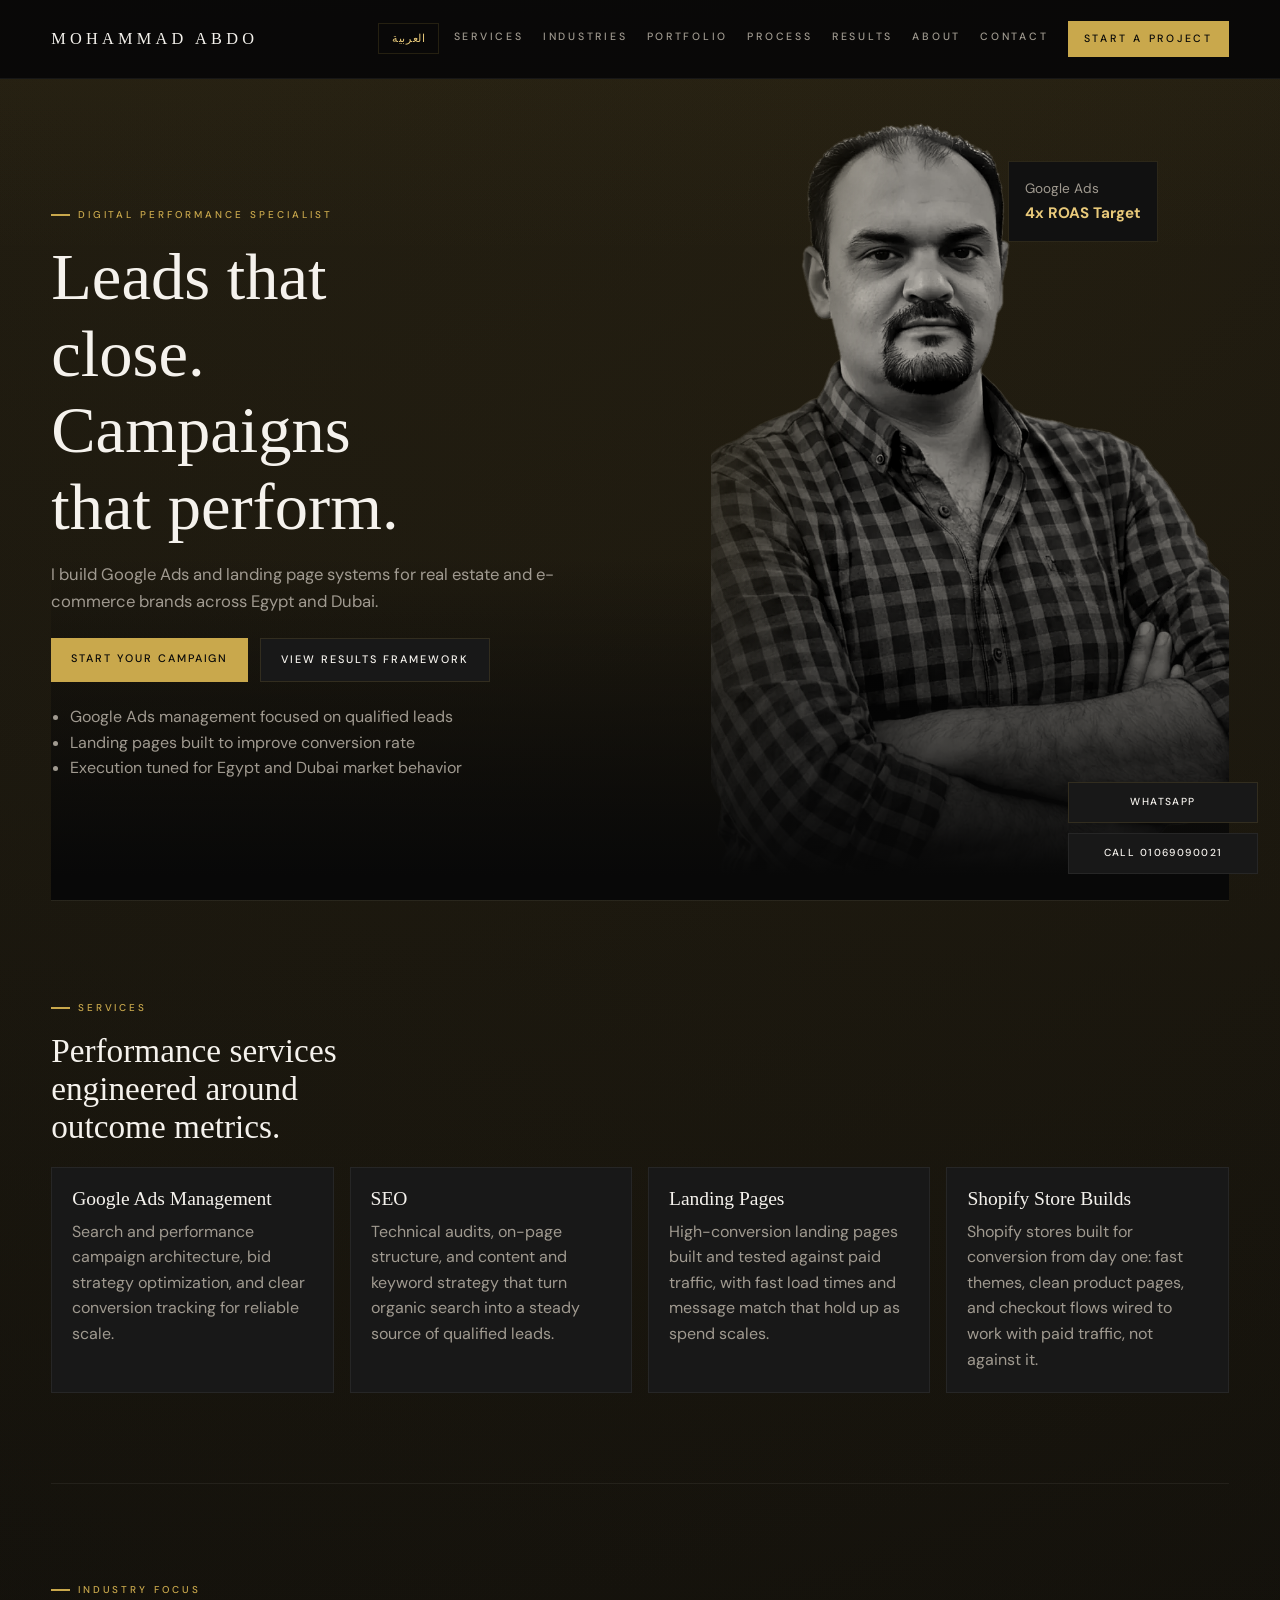
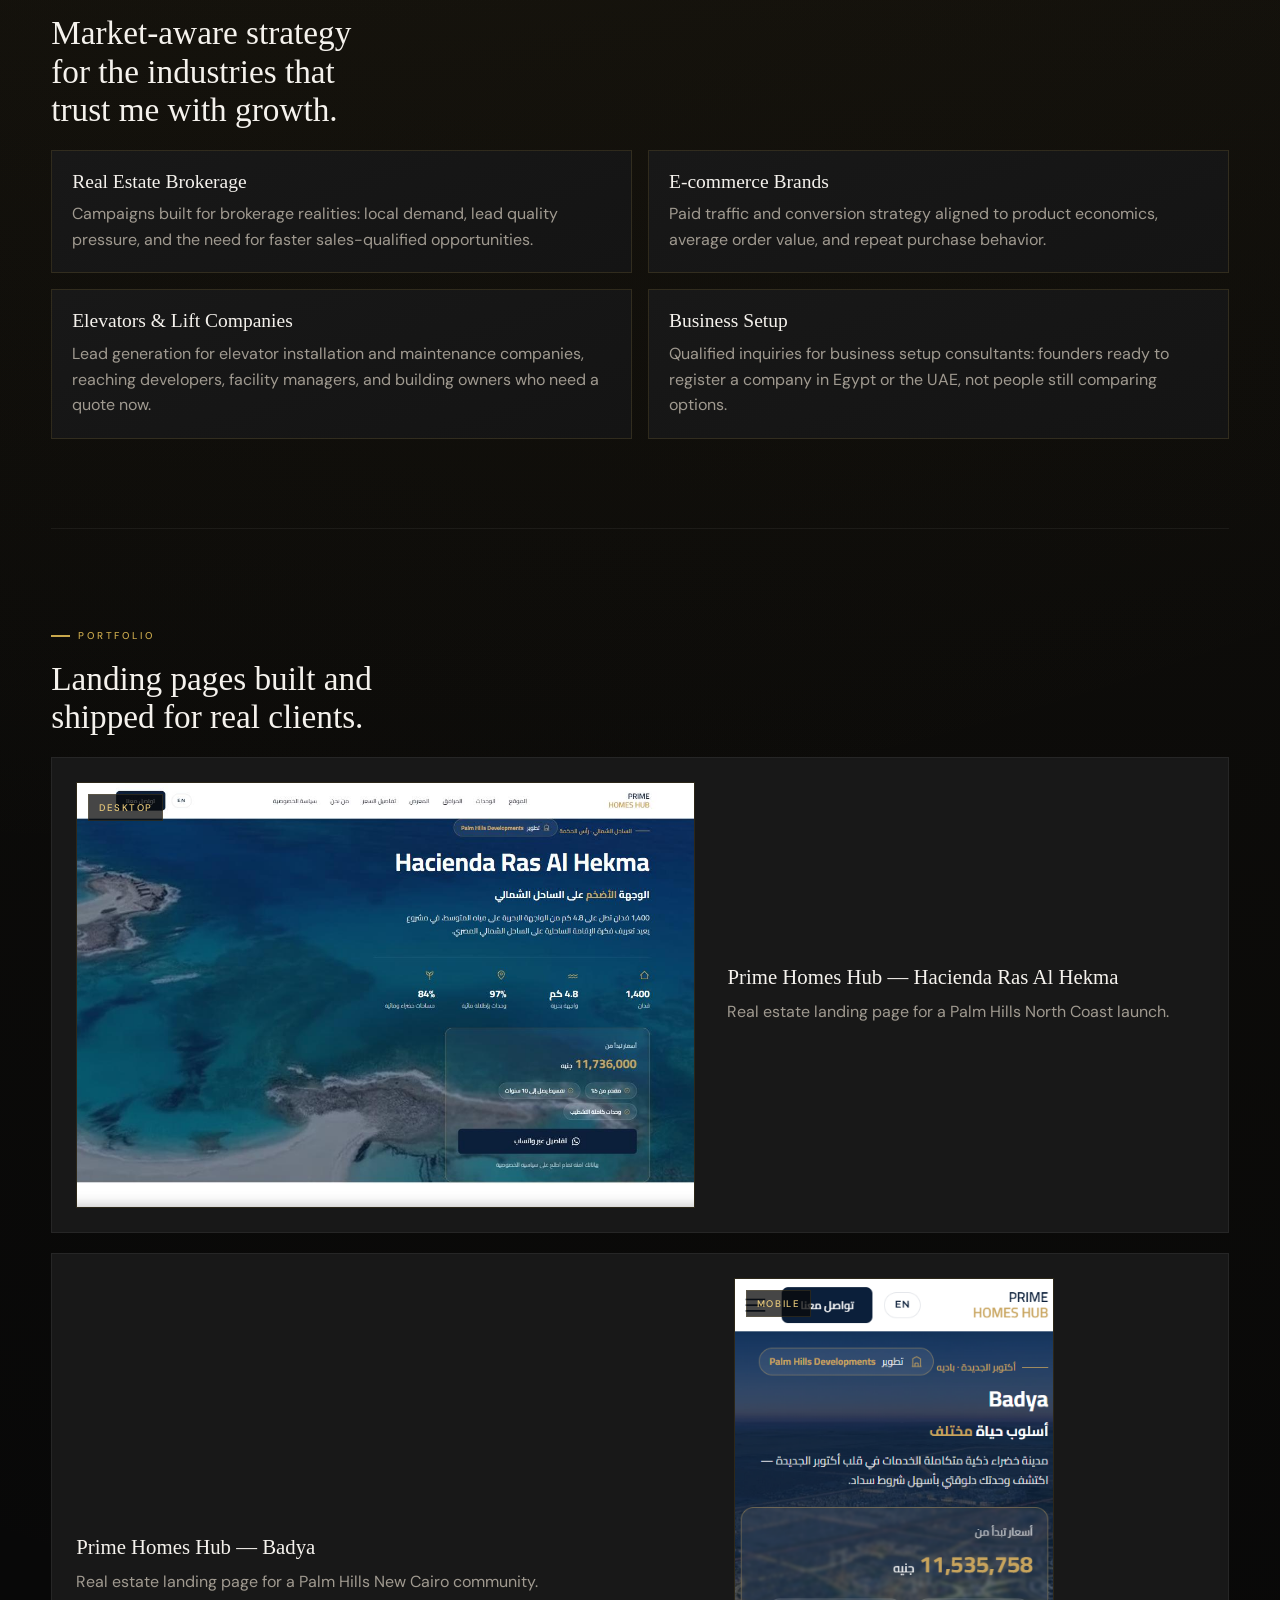
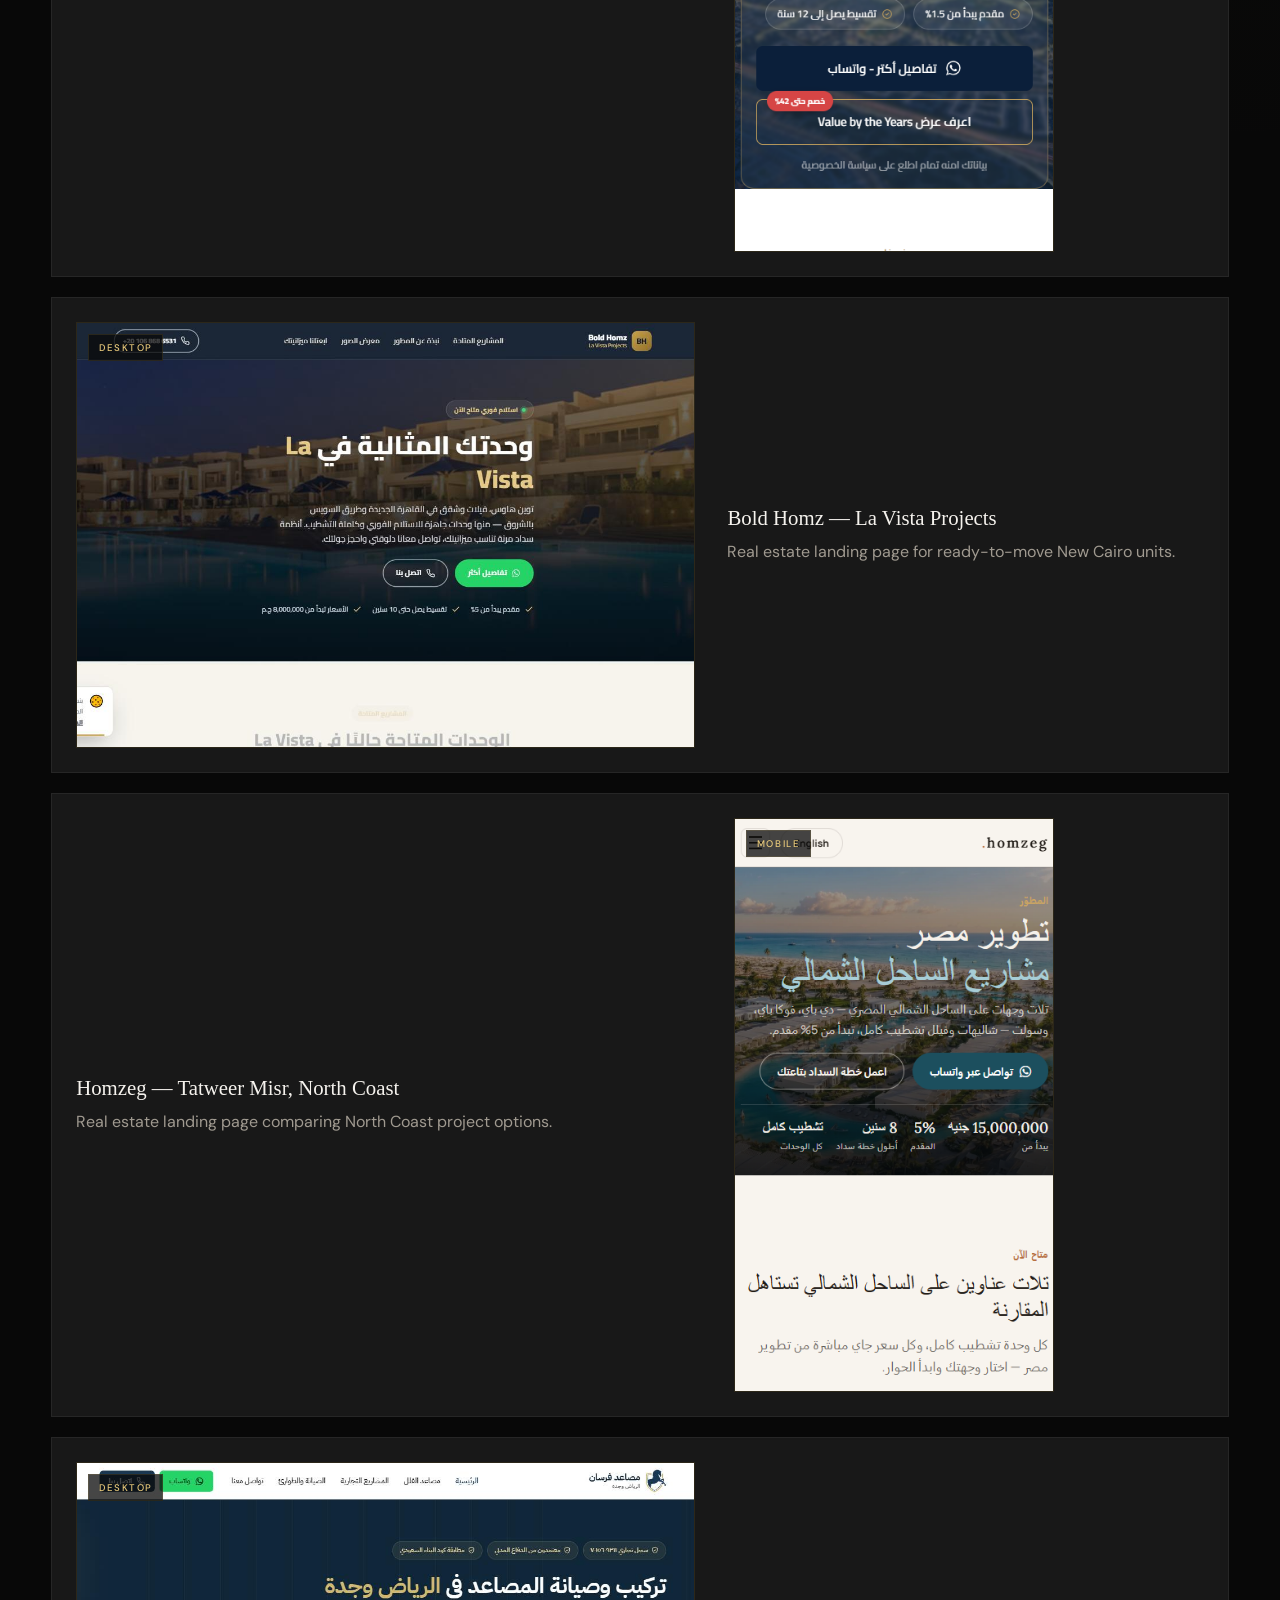
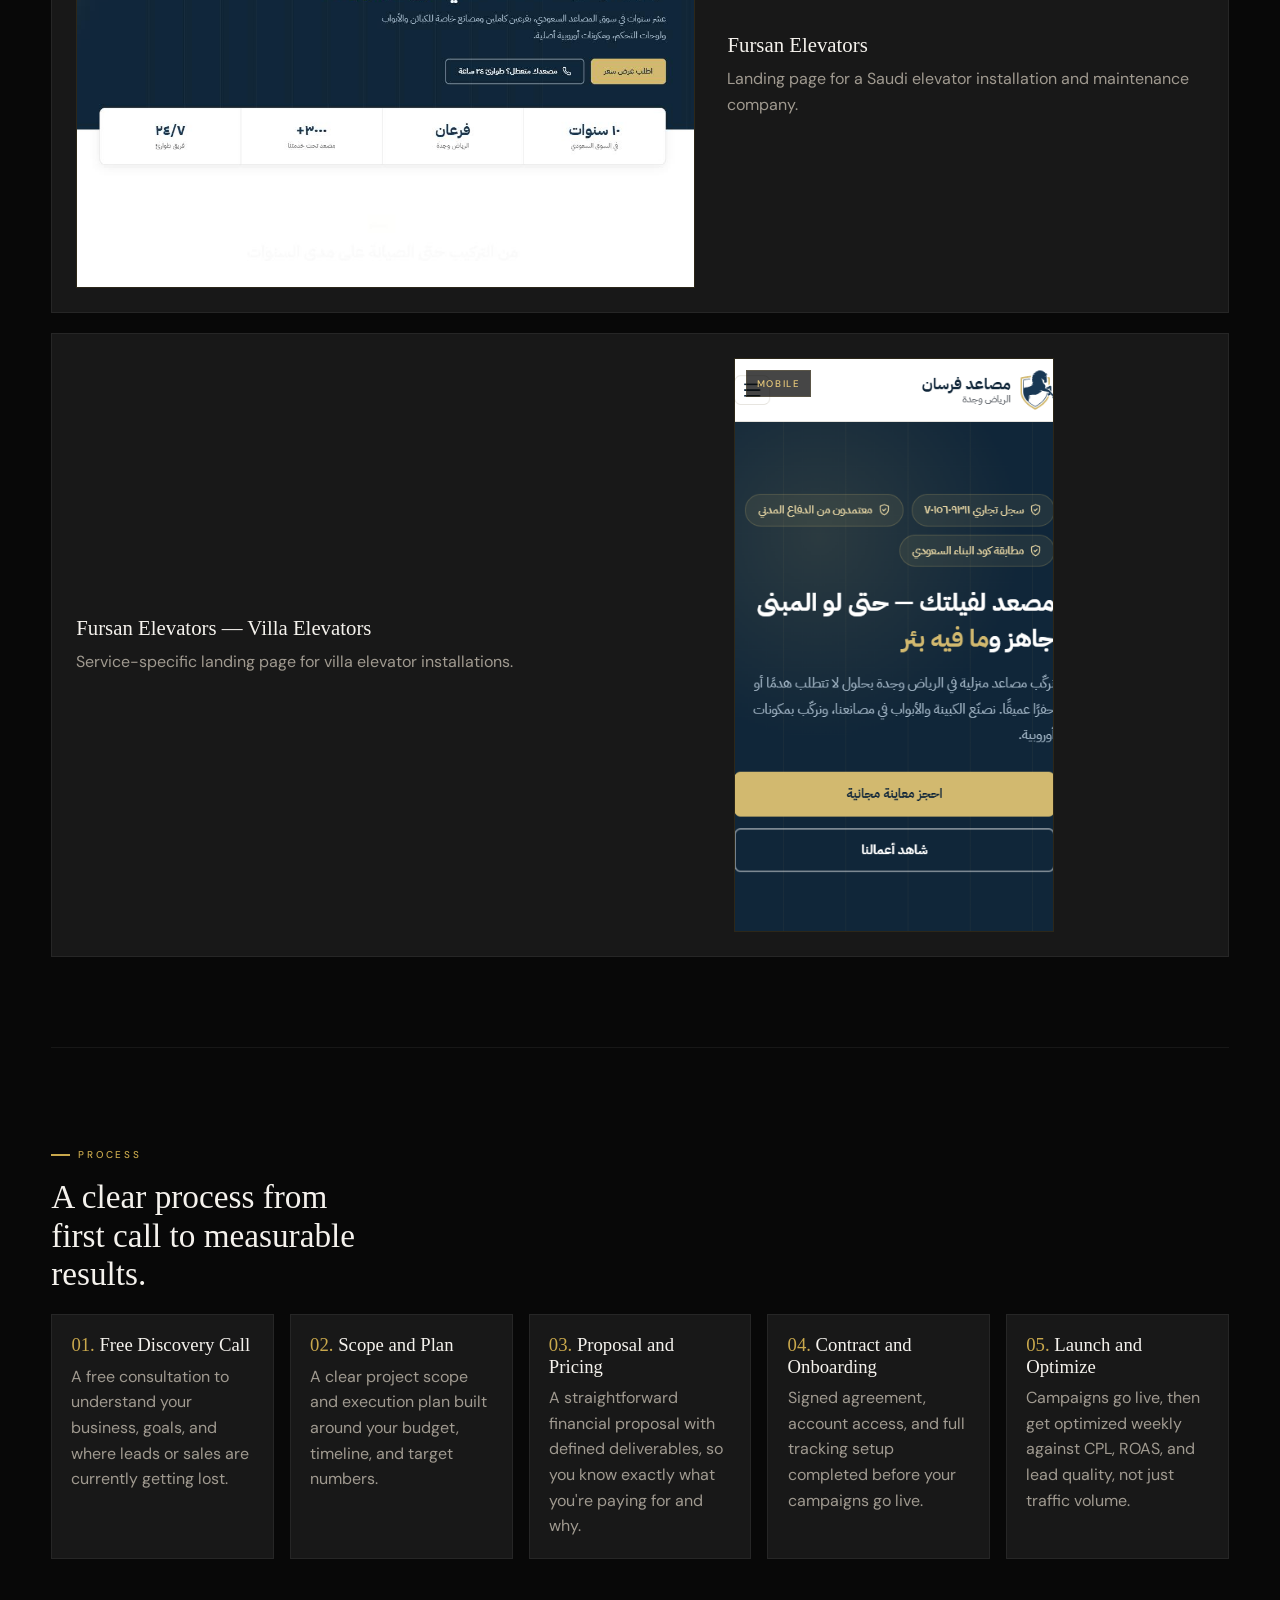
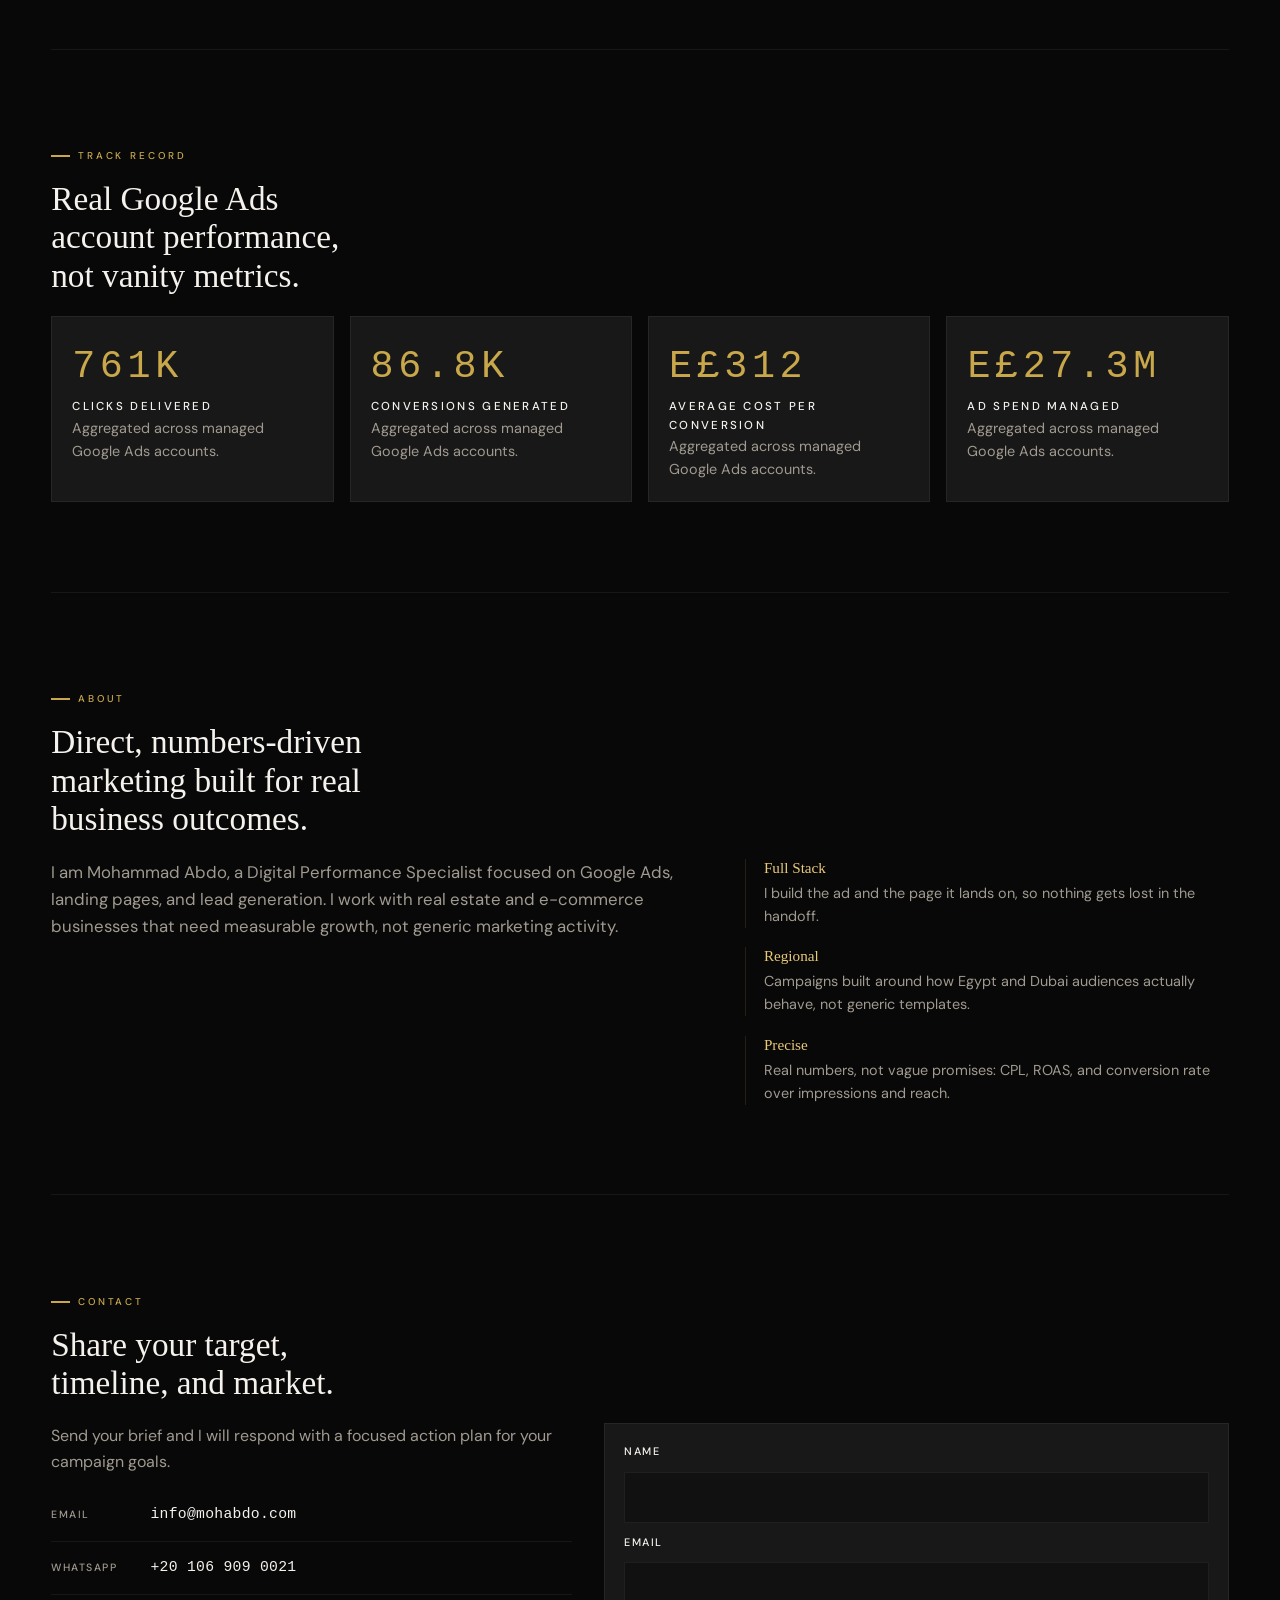
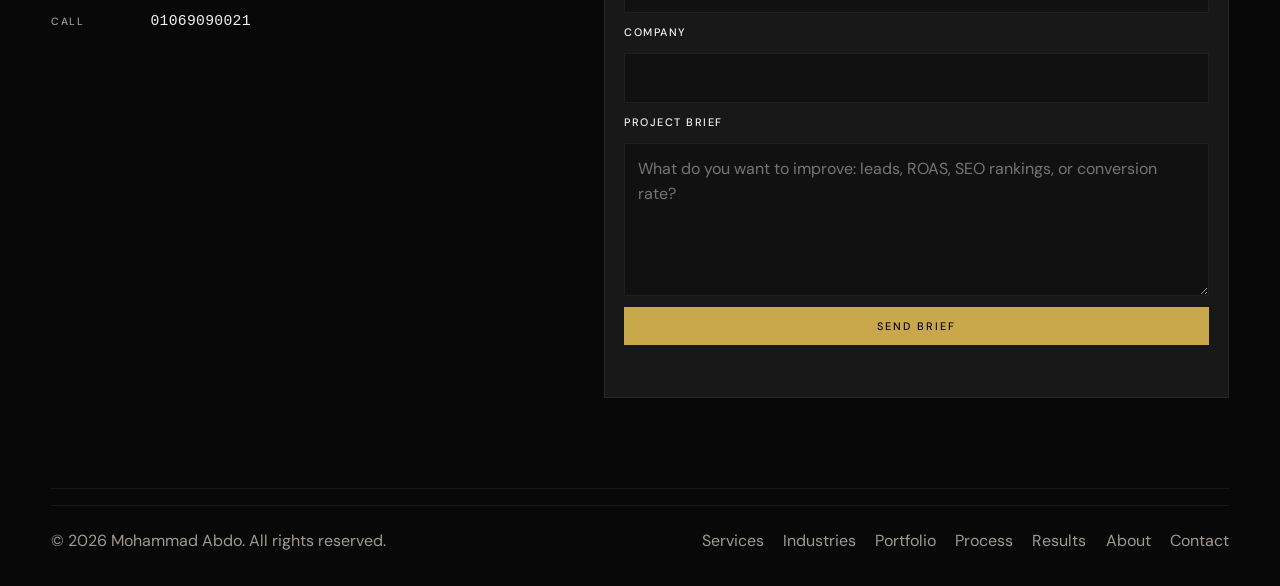
==== index.html @ 68a69c4c "New hero photo + GTM/GA4 tracking events - Hero: replace cutout with real photo (background removed)" ====
<!DOCTYPE html>
<html lang="en" dir="ltr">
  <head>
    <meta charset="UTF-8" />
    <!-- Google Tag Manager -->
    <script>(function(w,d,s,l,i){w[l]=w[l]||[];w[l].push({'gtm.start':
    new Date().getTime(),event:'gtm.js'});var f=d.getElementsByTagName(s)[0],
    j=d.createElement(s),dl=l!='dataLayer'?'&l='+l:'';j.async=true;j.src=
    'https://www.googletagmanager.com/gtm.js?id='+i+dl;f.parentNode.insertBefore(j,f);
    })(window,document,'script','dataLayer','GTM-PZN8QJ2T');</script>
    <!-- End Google Tag Manager -->
    <meta name="viewport" content="width=device-width, initial-scale=1.0" />
    <title>Mohammad Abdo | Digital Performance Specialist</title>
    <meta
      name="description"
      content="Digital Performance Specialist for Google Ads, landing pages, and lead generation in Egypt and Dubai real estate and e-commerce markets."
    />
    <meta
      name="keywords"
      content="Digital Performance Specialist, Google Ads, SEO, Landing Pages, Lead Generation, Real Estate Marketing Egypt, Dubai Marketing, Shopify"
    />
    <meta name="author" content="Mohabdo" />
    <meta name="robots" content="index,follow" />
    <link rel="canonical" href="https://mohabdo.com/" />

    <link rel="icon" href="assets/favicon.svg" type="image/svg+xml" />
    <link rel="icon" href="assets/favicon-32.png" sizes="32x32" type="image/png" />
    <link rel="apple-touch-icon" href="assets/apple-touch-icon.png" />

    <meta property="og:type" content="website" />
    <meta property="og:title" content="Mohammad Abdo | Digital Performance Specialist" />
    <meta
      property="og:description"
      content="Results-first Google Ads, SEO, and landing pages for Egypt and Dubai markets."
    />
    <meta property="og:url" content="https://mohabdo.com/" />
    <meta property="og:site_name" content="Mohabdo" />
    <meta property="og:image" content="https://mohabdo.com/assets/og-image.jpg" />
    <meta property="og:image:width" content="1200" />
    <meta property="og:image:height" content="630" />
    <meta property="og:image:alt" content="Mohammad Abdo, Digital Performance Specialist" />

    <meta name="twitter:card" content="summary_large_image" />
    <meta name="twitter:title" content="Mohammad Abdo | Digital Performance Specialist" />
    <meta
      name="twitter:description"
      content="Performance-focused Google Ads, landing pages, and lead generation systems."
    />
    <meta name="twitter:image" content="https://mohabdo.com/assets/og-image.jpg" />

    <link rel="preconnect" href="https://fonts.googleapis.com" />
    <link rel="preconnect" href="https://fonts.gstatic.com" crossorigin />
    <link
      href="https://fonts.googleapis.com/css2?family=DM+Sans:wght@300;400;500;700&family=Tajawal:wght@400;500;700;800&display=swap"
      rel="stylesheet"
    />

    <link rel="stylesheet" href="css/style.css" />
    <script type="application/ld+json">
      {
        "@context": "https://schema.org",
        "@type": "Person",
        "name": "Mohammad Abdo",
        "url": "https://mohabdo.com/",
        "jobTitle": "Digital Performance Specialist",
        "knowsAbout": [
          "Google Ads",
          "Real Estate Marketing",
          "E-commerce Marketing",
          "Landing Page Optimization",
          "Lead Generation"
        ],
        "worksFor": {
          "@type": "Organization",
          "name": "Independent Consultant"
        }
      }
    </script>
    <script type="application/ld+json">
      {
        "@context": "https://schema.org",
        "@type": "ProfessionalService",
        "name": "Mohammad Abdo Performance Marketing",
        "url": "https://mohabdo.com/",
        "areaServed": "Worldwide",
        "serviceType": [
          "Google Ads Management",
          "Landing Page Development",
          "Lead Generation Strategy",
          "E-commerce Performance Marketing"
        ]
      }
    </script>
  </head>
  <body>
    <!-- Google Tag Manager (noscript) -->
    <noscript><iframe src="https://www.googletagmanager.com/ns.html?id=GTM-PZN8QJ2T"
    height="0" width="0" style="display:none;visibility:hidden"></iframe></noscript>
    <!-- End Google Tag Manager (noscript) -->
    <a class="skip-link" href="#main" data-i18n="skip.link">Skip to main content</a>

    <header class="site-header" id="top">
      <nav class="nav" aria-label="Main navigation">
        <a class="logo" href="#top" aria-label="Mohabdo home" data-i18n-aria="nav.logoAria">
          <span class="logo-text" data-i18n="brand.name">Mohammad Abdo</span>
        </a>

        <div class="nav-right">
          <button class="lang-toggle" id="langToggle" type="button" aria-label="Switch language">
            <span id="langToggleLabel">العربية</span>
          </button>

          <button
            class="menu-toggle"
            id="menuToggle"
            aria-expanded="false"
            aria-controls="navLinks"
            aria-label="Open navigation menu"
            data-i18n-aria="nav.menuAria"
          >
            <span></span>
            <span></span>
            <span></span>
          </button>

          <div class="nav-links" id="navLinks">
            <a href="#services" data-i18n="nav.services">Services</a>
            <a href="#industries" data-i18n="nav.industries">Industries</a>
            <a href="#portfolio" data-i18n="nav.portfolio">Portfolio</a>
            <a href="#process" data-i18n="nav.process">Process</a>
            <a href="#results" data-i18n="nav.results">Results</a>
            <a href="#about" data-i18n="nav.about">About</a>
            <a href="#contact" data-i18n="nav.contact">Contact</a>
            <a class="nav-cta" href="#contact" data-i18n="nav.cta">Start a Project</a>
          </div>
        </div>
      </nav>
    </header>

    <main id="main">
      <section class="hero section reveal" id="hero">
        <div class="hero-content">
          <p class="eyebrow" data-i18n="hero.eyebrow">Digital Performance Specialist</p>
          <h1 data-i18n="hero.h1">
            Leads that close. Campaigns that perform.
          </h1>
          <p class="hero-lead" data-i18n="hero.lead">
            I build Google Ads and landing page systems for real estate and e-commerce brands across Egypt and Dubai.
          </p>
          <div class="hero-actions">
            <a class="btn btn-primary" href="#contact" data-i18n="hero.btnPrimary">Start Your Campaign</a>
            <a class="btn btn-ghost" href="#results" data-i18n="hero.btnGhost">View Results Framework</a>
          </div>
          <ul class="hero-points" aria-label="Core focus areas">
            <li data-i18n="hero.point1">Google Ads management focused on qualified leads</li>
            <li data-i18n="hero.point2">Landing pages built to improve conversion rate</li>
            <li data-i18n="hero.point3">Execution tuned for Egypt and Dubai market behavior</li>
          </ul>
        </div>
        <picture>
          <source srcset="assets/mohammad-abdo.webp" type="image/webp" />
          <img
            class="hero-photo"
            src="assets/mohammad-abdo.png"
            alt="Mohammad Abdo, Digital Performance Specialist"
            data-i18n-alt="hero.photoAlt"
            width="1100"
            height="1273"
            loading="eager"
            fetchpriority="high"
          />
        </picture>
        <div class="signal-card photo-badge" aria-hidden="true">
          <span data-i18n="hero.badgeLabel">Google Ads</span>
          <strong data-i18n="hero.badgeValue">4x ROAS Target</strong>
        </div>
      </section>

      <section class="section reveal" id="services">
        <div class="section-head">
          <p class="eyebrow" data-i18n="services.eyebrow">Services</p>
          <h2 data-i18n="services.h2">Performance services engineered around outcome metrics.</h2>
        </div>
        <div class="grid cards-4">
          <article class="card">
            <h3 data-i18n="services.card1.title">Google Ads Management</h3>
            <p data-i18n="services.card1.desc">
              Search and performance campaign architecture, bid strategy optimization, and clear conversion tracking for reliable scale.
            </p>
          </article>
          <article class="card">
            <h3 data-i18n="services.card2.title">SEO</h3>
            <p data-i18n="services.card2.desc">
              Technical audits, on-page structure, and content and keyword strategy that turn organic search into a steady source of qualified leads.
            </p>
          </article>
          <article class="card">
            <h3 data-i18n="services.card3.title">Landing Pages</h3>
            <p data-i18n="services.card3.desc">
              High-conversion landing pages built and tested against paid traffic, with fast load times and message match that hold up as spend scales.
            </p>
          </article>
          <article class="card">
            <h3 data-i18n="services.card4.title">Shopify Store Builds</h3>
            <p data-i18n="services.card4.desc">
              Shopify stores built for conversion from day one: fast themes, clean product pages, and checkout flows wired to work with paid traffic, not against it.
            </p>
          </article>
        </div>
      </section>

      <section class="section reveal" id="industries">
        <div class="section-head">
          <p class="eyebrow" data-i18n="industries.eyebrow">Industry Focus</p>
          <h2 data-i18n="industries.h2">Market-aware strategy for the industries that trust me with growth.</h2>
        </div>
        <div class="grid cards-2">
          <article class="card spotlight">
            <h3 data-i18n="industries.card1.title">Real Estate Brokerage</h3>
            <p data-i18n="industries.card1.desc">
              Campaigns built for brokerage realities: local demand, lead quality pressure, and the need for faster sales-qualified opportunities.
            </p>
          </article>
          <article class="card spotlight">
            <h3 data-i18n="industries.card2.title">E-commerce Brands</h3>
            <p data-i18n="industries.card2.desc">
              Paid traffic and conversion strategy aligned to product economics, average order value, and repeat purchase behavior.
            </p>
          </article>
          <article class="card spotlight">
            <h3 data-i18n="industries.card3.title">Elevators &amp; Lift Companies</h3>
            <p data-i18n="industries.card3.desc">
              Lead generation for elevator installation and maintenance companies, reaching developers, facility managers, and building owners who need a quote now.
            </p>
          </article>
          <article class="card spotlight">
            <h3 data-i18n="industries.card4.title">Business Setup</h3>
            <p data-i18n="industries.card4.desc">
              Qualified inquiries for business setup consultants: founders ready to register a company in Egypt or the UAE, not people still comparing options.
            </p>
          </article>
        </div>
      </section>

      <section class="section reveal" id="portfolio">
        <div class="section-head">
          <p class="eyebrow" data-i18n="portfolio.eyebrow">Portfolio</p>
          <h2 data-i18n="portfolio.h2">Landing pages built and shipped for real clients.</h2>
        </div>
        <div class="portfolio-list">
          <article class="portfolio-row">
            <div class="portfolio-media">
              <span class="portfolio-media-tag" data-i18n="portfolio.tagDesktop">Desktop</span>
              <img
                src="assets/portfolio/hacienda-ras-al-hekma-desktop.jpg"
                alt="Hacienda Ras Al Hekma real estate landing page for Prime Homes Hub, desktop view"
                data-i18n-alt="portfolio.item1.alt"
                loading="lazy"
                width="1568"
                height="733"
              />
            </div>
            <div class="portfolio-info">
              <h3 data-i18n="portfolio.item1.title">Prime Homes Hub — Hacienda Ras Al Hekma</h3>
              <p data-i18n="portfolio.item1.desc">Real estate landing page for a Palm Hills North Coast launch.</p>
            </div>
          </article>
          <article class="portfolio-row">
            <div class="portfolio-media is-mobile">
              <span class="portfolio-media-tag" data-i18n="portfolio.tagMobile">Mobile</span>
              <img
                src="assets/portfolio/badya-mobile.png"
                alt="Badya real estate landing page for Prime Homes Hub, mobile view"
                data-i18n-alt="portfolio.item2.alt"
                loading="lazy"
                width="390"
                height="700"
              />
            </div>
            <div class="portfolio-info">
              <h3 data-i18n="portfolio.item2.title">Prime Homes Hub — Badya</h3>
              <p data-i18n="portfolio.item2.desc">Real estate landing page for a Palm Hills New Cairo community.</p>
            </div>
          </article>
          <article class="portfolio-row">
            <div class="portfolio-media">
              <span class="portfolio-media-tag" data-i18n="portfolio.tagDesktop">Desktop</span>
              <img
                src="assets/portfolio/la-vista-desktop.jpg"
                alt="La Vista Projects real estate landing page for Bold Homz, desktop view"
                data-i18n-alt="portfolio.item3.alt"
                loading="lazy"
                width="1568"
                height="733"
              />
            </div>
            <div class="portfolio-info">
              <h3 data-i18n="portfolio.item3.title">Bold Homz — La Vista Projects</h3>
              <p data-i18n="portfolio.item3.desc">Real estate landing page for ready-to-move New Cairo units.</p>
            </div>
          </article>
          <article class="portfolio-row">
            <div class="portfolio-media is-mobile">
              <span class="portfolio-media-tag" data-i18n="portfolio.tagMobile">Mobile</span>
              <img
                src="assets/portfolio/tatweer-misr-mobile.png"
                alt="Tatweer Misr North Coast landing page for Homzeg, mobile view"
                data-i18n-alt="portfolio.item4.alt"
                loading="lazy"
                width="390"
                height="700"
              />
            </div>
            <div class="portfolio-info">
              <h3 data-i18n="portfolio.item4.title">Homzeg — Tatweer Misr, North Coast</h3>
              <p data-i18n="portfolio.item4.desc">Real estate landing page comparing North Coast project options.</p>
            </div>
          </article>
          <article class="portfolio-row">
            <div class="portfolio-media">
              <span class="portfolio-media-tag" data-i18n="portfolio.tagDesktop">Desktop</span>
              <img
                src="assets/portfolio/fursan-elevators-desktop.jpg"
                alt="Fursan Elevators homepage, desktop view"
                data-i18n-alt="portfolio.item5.alt"
                loading="lazy"
                width="1568"
                height="733"
              />
            </div>
            <div class="portfolio-info">
              <h3 data-i18n="portfolio.item5.title">Fursan Elevators</h3>
              <p data-i18n="portfolio.item5.desc">Landing page for a Saudi elevator installation and maintenance company.</p>
            </div>
          </article>
          <article class="portfolio-row">
            <div class="portfolio-media is-mobile">
              <span class="portfolio-media-tag" data-i18n="portfolio.tagMobile">Mobile</span>
              <img
                src="assets/portfolio/fursan-villa-mobile.png"
                alt="Fursan Elevators villa elevators landing page, mobile view"
                data-i18n-alt="portfolio.item6.alt"
                loading="lazy"
                width="390"
                height="700"
              />
            </div>
            <div class="portfolio-info">
              <h3 data-i18n="portfolio.item6.title">Fursan Elevators — Villa Elevators</h3>
              <p data-i18n="portfolio.item6.desc">Service-specific landing page for villa elevator installations.</p>
            </div>
          </article>
        </div>
      </section>

      <section class="section reveal" id="process">
        <div class="section-head">
          <p class="eyebrow" data-i18n="process.eyebrow">Process</p>
          <h2 data-i18n="process.h2">A clear process from first call to measurable results.</h2>
        </div>
        <ol class="process-list">
          <li>
            <h3 data-i18n="process.step1.title">Free Discovery Call</h3>
            <p data-i18n="process.step1.desc">A free consultation to understand your business, goals, and where leads or sales are currently getting lost.</p>
          </li>
          <li>
            <h3 data-i18n="process.step2.title">Scope and Plan</h3>
            <p data-i18n="process.step2.desc">A clear project scope and execution plan built around your budget, timeline, and target numbers.</p>
          </li>
          <li>
            <h3 data-i18n="process.step3.title">Proposal and Pricing</h3>
            <p data-i18n="process.step3.desc">A straightforward financial proposal with defined deliverables, so you know exactly what you're paying for and why.</p>
          </li>
          <li>
            <h3 data-i18n="process.step4.title">Contract and Onboarding</h3>
            <p data-i18n="process.step4.desc">Signed agreement, account access, and full tracking setup completed before your campaigns go live.</p>
          </li>
          <li>
            <h3 data-i18n="process.step5.title">Launch and Optimize</h3>
            <p data-i18n="process.step5.desc">Campaigns go live, then get optimized weekly against CPL, ROAS, and lead quality, not just traffic volume.</p>
          </li>
        </ol>
      </section>

      <section class="section reveal" id="results">
        <div class="section-head">
          <p class="eyebrow" data-i18n="results.eyebrow">Track Record</p>
          <h2 data-i18n="results.h2">Real Google Ads account performance, not vanity metrics.</h2>
        </div>
        <div class="grid cards-4">
          <article class="metric-card">
            <p class="metric">761K</p>
            <p class="metric-label" data-i18n="results.metric1.label">Clicks Delivered</p>
            <p class="metric-note" data-i18n="results.note">Aggregated across managed Google Ads accounts.</p>
          </article>
          <article class="metric-card">
            <p class="metric">86.8K</p>
            <p class="metric-label" data-i18n="results.metric2.label">Conversions Generated</p>
            <p class="metric-note" data-i18n="results.note">Aggregated across managed Google Ads accounts.</p>
          </article>
          <article class="metric-card">
            <p class="metric">E£312</p>
            <p class="metric-label" data-i18n="results.metric3.label">Average Cost per Conversion</p>
            <p class="metric-note" data-i18n="results.note">Aggregated across managed Google Ads accounts.</p>
          </article>
          <article class="metric-card">
            <p class="metric">E£27.3M</p>
            <p class="metric-label" data-i18n="results.metric4.label">Ad Spend Managed</p>
            <p class="metric-note" data-i18n="results.note">Aggregated across managed Google Ads accounts.</p>
          </article>
        </div>
      </section>

      <section class="section reveal" id="about">
        <div class="section-head">
          <p class="eyebrow" data-i18n="about.eyebrow">About</p>
          <h2 data-i18n="about.h2">Direct, numbers-driven marketing built for real business outcomes.</h2>
        </div>
        <div class="about-wrap">
          <p class="about-copy" data-i18n="about.copy">
            I am Mohammad Abdo, a Digital Performance Specialist focused on Google Ads, landing pages, and lead generation. I work with real estate and e-commerce businesses that need measurable growth, not generic marketing activity.
          </p>
          <ul class="about-pillars">
            <li>
              <h3 data-i18n="about.pillar1.title">Full Stack</h3>
              <p data-i18n="about.pillar1.desc">I build the ad and the page it lands on, so nothing gets lost in the handoff.</p>
            </li>
            <li>
              <h3 data-i18n="about.pillar2.title">Regional</h3>
              <p data-i18n="about.pillar2.desc">Campaigns built around how Egypt and Dubai audiences actually behave, not generic templates.</p>
            </li>
            <li>
              <h3 data-i18n="about.pillar3.title">Precise</h3>
              <p data-i18n="about.pillar3.desc">Real numbers, not vague promises: CPL, ROAS, and conversion rate over impressions and reach.</p>
            </li>
          </ul>
        </div>
      </section>

      <section class="section reveal" id="contact">
        <div class="section-head">
          <p class="eyebrow" data-i18n="contact.eyebrow">Contact</p>
          <h2 data-i18n="contact.h2">Share your target, timeline, and market.</h2>
        </div>
        <div class="contact-wrap">
          <div class="contact-intro">
            <p data-i18n="contact.intro">
              Send your brief and I will respond with a focused action plan for your campaign goals.
            </p>
            <ul class="contact-channels">
              <li>
                <span data-i18n="contact.channelEmail">Email</span>
                <a href="mailto:info@mohabdo.com" dir="ltr">info@mohabdo.com</a>
              </li>
              <li>
                <span data-i18n="contact.channelWhatsapp">WhatsApp</span>
                <a
                  href="https://wa.me/201069090021?text=Hello%20Mohammad%2C%20I%20want%20to%20discuss%20a%20new%20project."
                  target="_blank"
                  rel="noopener noreferrer"
                  dir="ltr"
                  >+20 106 909 0021</a
                >
              </li>
              <li>
                <span data-i18n="contact.channelCall">Call</span>
                <a href="tel:01069090021" dir="ltr">01069090021</a>
              </li>
            </ul>
          </div>
          <form
            id="contactForm"
            class="contact-form"
            action="https://formsubmit.co/info@mohabdo.com"
            method="POST"
            novalidate
          >
            <input type="hidden" name="_subject" value="New Project Inquiry from mohabdo.com" />
            <input type="hidden" name="_template" value="table" />
            <input type="hidden" name="_captcha" value="false" />
            <input type="hidden" name="_next" value="https://mohabdo.com/thank-you.html" />
            <input type="text" name="_honey" class="hp-field" tabindex="-1" autocomplete="off" aria-hidden="true" />

            <label for="name" data-i18n="contact.form.name">Name</label>
            <input id="name" name="name" type="text" autocomplete="name" required />

            <label for="email" data-i18n="contact.form.email">Email</label>
            <input id="email" name="email" type="email" autocomplete="email" required />

            <label for="company" data-i18n="contact.form.company">Company</label>
            <input id="company" name="company" type="text" autocomplete="organization" />

            <label for="message" data-i18n="contact.form.message">Project Brief</label>
            <textarea
              id="message"
              name="message"
              rows="5"
              placeholder="What do you want to improve: leads, ROAS, SEO rankings, or conversion rate?"
              data-i18n-placeholder="contact.form.placeholder"
              required
            ></textarea>

            <button class="btn btn-primary" type="submit" data-i18n="contact.form.submit">Send Brief</button>
            <p id="formStatus" class="form-status" role="status" aria-live="polite"></p>
          </form>
        </div>
      </section>
    </main>

    <footer class="site-footer">
      <p>© <span id="year"></span> <span data-i18n="footer.copyright">Mohammad Abdo. All rights reserved.</span></p>
      <div class="footer-links">
        <a href="#services" data-i18n="nav.services">Services</a>
        <a href="#industries" data-i18n="nav.industries">Industries</a>
        <a href="#portfolio" data-i18n="nav.portfolio">Portfolio</a>
        <a href="#process" data-i18n="nav.process">Process</a>
        <a href="#results" data-i18n="nav.results">Results</a>
        <a href="#about" data-i18n="nav.about">About</a>
        <a href="#contact" data-i18n="nav.contact">Contact</a>
      </div>
    </footer>

    <div class="floating-contact desktop-only" aria-label="Quick contact actions">
      <a
        class="floating-btn whatsapp"
        href="https://wa.me/201069090021?text=Hello%20Mohammad%2C%20I%20want%20to%20discuss%20a%20new%20project."
        target="_blank"
        rel="noopener noreferrer"
        aria-label="Chat on WhatsApp"
      >
        <span data-i18n="floating.whatsapp">WhatsApp</span>
      </a>
      <a class="floating-btn call" href="tel:01069090021" aria-label="Call 01069090021">
        <span data-i18n="floating.call">Call 01069090021</span>
      </a>
    </div>

    <div class="mobile-sticky-bar" aria-label="Mobile quick contact">
      <a
        class="mobile-action whatsapp"
        href="https://wa.me/201069090021?text=Hello%20Mohammad%2C%20I%20want%20to%20discuss%20a%20new%20project."
        target="_blank"
        rel="noopener noreferrer"
      >
        <span data-i18n="floating.whatsapp">WhatsApp</span>
      </a>
      <a class="mobile-action call" href="tel:01069090021"><span data-i18n="floating.call">Call 01069090021</span></a>
    </div>

    <script src="js/script.js" defer></script>
  </body>
</html>
---- css/style.css ----
:root {
  --bg: #080808;
  --bg-rich: #111111;
  --surface: #181818;
  --ink: #f5f2ed;
  --muted: #a09a90;
  --brand: #c9a84c;
  --brand-light: #e8c97a;
  --brand-deep: #8a6e2f;
  --line: rgba(255, 255, 255, 0.06);
  --line-gold: rgba(201, 168, 76, 0.15);
  --radius: 0;
  --shadow: none;
  --max-width: 1280px;
}

* {
  box-sizing: border-box;
}

html {
  scroll-behavior: smooth;
}

body {
  margin: 0;
  color: var(--ink);
  background:
    linear-gradient(180deg, rgba(201, 168, 76, 0.04), transparent 260px),
    radial-gradient(circle at 12% -8%, rgba(201, 168, 76, 0.12), transparent 34%),
    radial-gradient(circle at 88% 2%, rgba(138, 110, 47, 0.1), transparent 38%),
    var(--bg);
  font-family: "DM Sans", sans-serif;
  line-height: 1.6;
}

h1,
h2,
h3 {
  margin: 0;
  line-height: 1.15;
  letter-spacing: 0;
  font-family: Georgia, "Times New Roman", serif;
  font-weight: 300;
}

p {
  margin: 0;
}

a {
  color: inherit;
  text-decoration: none;
}

a:focus-visible,
button:focus-visible {
  outline: 2px solid var(--brand);
  outline-offset: 3px;
}

.skip-link {
  position: absolute;
  left: -999px;
  top: 0;
  background: var(--ink);
  color: var(--bg);
  padding: 0.7rem 1rem;
  z-index: 99;
}

.skip-link:focus {
  left: 0.5rem;
  top: 0.5rem;
}

.section,
.nav,
.site-footer {
  width: min(var(--max-width), 92vw);
  margin-inline: auto;
}

.site-header {
  position: sticky;
  top: 0;
  z-index: 50;
  border-bottom: 1px solid var(--line);
  background: rgba(8, 8, 8, 0.95);
}

.nav {
  min-height: 78px;
  display: flex;
  align-items: center;
  justify-content: space-between;
  gap: 1rem;
}

.nav-right {
  display: flex;
  align-items: center;
  gap: 0.9rem;
}

.lang-toggle {
  border: 1px solid var(--line-gold);
  background: transparent;
  color: var(--brand-light);
  font-family: inherit;
  font-weight: 500;
  letter-spacing: 0.06em;
  font-size: 0.66rem;
  text-transform: uppercase;
  padding: 0.5rem 0.8rem;
  cursor: pointer;
  border-radius: 0;
  white-space: nowrap;
  transition: background 170ms ease, color 170ms ease;
}

.lang-toggle:hover {
  background: var(--brand);
  color: var(--bg);
  border-color: var(--brand);
}

.logo {
  display: inline-flex;
  align-items: center;
  font-family: Georgia, "Times New Roman", serif;
}

.logo-text {
  font-weight: 300;
  letter-spacing: 0.26em;
  font-size: 1.02rem;
  text-transform: uppercase;
}

.menu-toggle {
  display: none;
  width: 2.75rem;
  height: 2.75rem;
  border: 1px solid var(--line);
  border-radius: 0;
  background: var(--surface);
  align-items: center;
  justify-content: center;
  flex-direction: column;
  gap: 4px;
  cursor: pointer;
}

.menu-toggle span {
  width: 1rem;
  height: 2px;
  background: var(--ink);
}

.nav-links {
  display: flex;
  align-items: center;
  gap: 1.2rem;
  font-weight: 500;
  letter-spacing: 0.26em;
  text-transform: uppercase;
  font-size: 0.66rem;
  color: var(--muted);
}

.nav-links a {
  position: relative;
  padding-bottom: 4px;
}

.nav-links a::after {
  content: "";
  position: absolute;
  left: 0;
  bottom: 0;
  width: 100%;
  height: 2px;
  transform: scaleX(0);
  transform-origin: left;
  background: var(--brand);
  transition: transform 180ms ease;
}

.nav-links a:hover::after,
.nav-links a.active::after {
  transform: scaleX(1);
}

.nav-links .nav-cta {
  color: var(--bg);
  background: var(--brand);
  border-radius: 0;
  padding: 0.6rem 1rem;
}

.nav-links .nav-cta::after {
  display: none;
}

main {
  overflow: hidden;
}

.section {
  padding-block: 5.6rem;
  border-bottom: 1px solid var(--line);
}

.hero {
  position: relative;
  overflow: hidden;
  display: flex;
  align-items: center;
  min-height: calc(100vh - 78px);
}

.hero::before {
  content: "";
  position: absolute;
  inset: 0;
  z-index: 1;
  background: linear-gradient(180deg, transparent 58%, var(--bg) 97%);
  pointer-events: none;
}

.hero-content {
  position: relative;
  z-index: 2;
  max-width: 640px;
}

.eyebrow {
  display: inline-flex;
  align-items: center;
  gap: 0.45rem;
  color: var(--brand);
  font-weight: 500;
  letter-spacing: 0.3em;
  text-transform: uppercase;
  font-size: 0.62rem;
  margin-bottom: 1rem;
}

.eyebrow::before {
  content: "";
  width: 1.2rem;
  height: 2px;
  background: var(--brand);
}

h1 {
  font-size: clamp(2.2rem, 5.2vw, 5.5rem);
  max-width: 11ch;
}

.hero-lead {
  margin-top: 1rem;
  max-width: 52ch;
  color: var(--muted);
  font-size: clamp(0.98rem, 1.3vw, 1.06rem);
}

.hero-actions {
  margin-top: 1.5rem;
  display: flex;
  flex-wrap: wrap;
  gap: 0.75rem;
}

.btn {
  border: 0;
  border-radius: 0;
  padding: 0.75rem 1.25rem;
  font-weight: 500;
  letter-spacing: 0.18em;
  text-transform: uppercase;
  font-size: 0.68rem;
  cursor: pointer;
  font-family: inherit;
}

.btn-primary {
  background: var(--brand);
  color: var(--bg);
}

.btn-ghost {
  border: 1px solid var(--line-gold);
  color: var(--ink);
  background: var(--surface);
}

.hero-points {
  margin: 1.4rem 0 0;
  padding-left: 1.2rem;
  color: var(--muted);
}

.hero picture {
  display: contents;
}

.hero-photo {
  position: absolute;
  z-index: 0;
  top: 0;
  right: 0;
  height: 100%;
  width: 44%;
  object-fit: cover;
  object-position: top;
  filter: grayscale(1) sepia(0.14) contrast(1.08) brightness(0.92);
  -webkit-mask-image: linear-gradient(100deg, transparent 0%, black 32%);
  mask-image: linear-gradient(100deg, transparent 0%, black 32%);
  pointer-events: none;
}

.signal-card {
  position: absolute;
  padding: 1rem;
  border-radius: 0;
  background: var(--bg-rich);
  border: 1px solid var(--line-gold);
  box-shadow: none;
}

.signal-card span {
  color: var(--muted);
  font-size: 0.85rem;
  display: block;
}

.signal-card strong {
  font-size: 0.95rem;
  color: var(--brand-light);
}

.photo-badge {
  z-index: 2;
  top: 10%;
  right: 6%;
  animation: float 6s ease-in-out infinite;
}

@keyframes float {
  0%,
  100% {
    transform: translateY(0);
  }
  50% {
    transform: translateY(-10px);
  }
}

.section-head {
  margin-bottom: 1.3rem;
}

.section-head h2 {
  max-width: 20ch;
  font-size: clamp(1.45rem, 2.6vw, 2.3rem);
}

.grid {
  display: grid;
  gap: 1rem;
}

.cards-3 {
  grid-template-columns: repeat(3, minmax(0, 1fr));
}

.cards-2 {
  grid-template-columns: repeat(2, minmax(0, 1fr));
}

.cards-4 {
  grid-template-columns: repeat(4, minmax(0, 1fr));
}

.card,
.metric-card {
  border: 1px solid var(--line);
  border-radius: 0;
  padding: 1.25rem;
  background: var(--surface);
}

.card h3 {
  font-size: 1.22rem;
  margin-bottom: 0.5rem;
}

.card p {
  color: var(--muted);
}

.spotlight {
  border-color: var(--line-gold);
  background: linear-gradient(160deg, rgba(24, 24, 24, 1), rgba(20, 20, 20, 1));
}

.portfolio-list {
  display: grid;
  gap: 1.25rem;
}

.portfolio-row {
  display: grid;
  grid-template-columns: 1.3fr 1fr;
  gap: 2rem;
  align-items: center;
  border: 1px solid var(--line);
  background: var(--surface);
  padding: 1.5rem;
}

.portfolio-row:nth-child(even) {
  grid-template-columns: 1fr 1.3fr;
}

.portfolio-row:nth-child(even) .portfolio-media {
  order: 2;
}

.portfolio-media {
  position: relative;
  border: 1px solid var(--line-gold);
  background: var(--bg-rich);
  aspect-ratio: 16 / 11;
  overflow: hidden;
}

.portfolio-media.is-mobile {
  aspect-ratio: 390 / 700;
  max-width: 320px;
  margin-inline: auto;
}

.portfolio-media img {
  display: block;
  width: 100%;
  height: 100%;
  object-fit: cover;
  object-position: top center;
}

.portfolio-media-tag {
  position: absolute;
  top: 0.7rem;
  left: 0.7rem;
  padding: 0.3rem 0.6rem;
  background: rgba(8, 8, 8, 0.75);
  border: 1px solid var(--line-gold);
  color: var(--brand-light);
  font-size: 0.6rem;
  font-weight: 500;
  letter-spacing: 0.16em;
  text-transform: uppercase;
}

.portfolio-info h3 {
  font-size: 1.3rem;
  margin-bottom: 0.6rem;
}

.portfolio-info p {
  color: var(--muted);
}

.process-list {
  display: grid;
  grid-template-columns: repeat(auto-fit, minmax(200px, 1fr));
  gap: 1rem;
  list-style: none;
  padding: 0;
  margin: 0;
  counter-reset: step;
}

.process-list li {
  counter-increment: step;
  border: 1px solid var(--line);
  border-radius: 0;
  padding: 1.2rem;
  background: var(--surface);
}

.process-list li h3::before {
  content: counter(step, decimal-leading-zero) ". ";
  color: var(--brand);
}

.process-list li p {
  color: var(--muted);
  margin-top: 0.5rem;
}

.metric {
  font-family: "Courier New", Courier, monospace;
  font-size: clamp(1.8rem, 3vw, 2.6rem);
  color: var(--brand);
  letter-spacing: 0.12em;
}

.metric-label {
  font-weight: 500;
  font-size: 0.72rem;
  letter-spacing: 0.2em;
  text-transform: uppercase;
}

.metric-note {
  color: var(--muted);
  font-size: 0.9rem;
}

.about-wrap {
  display: grid;
  grid-template-columns: 1.15fr 0.85fr;
  gap: 2.5rem;
  align-items: start;
}

.about-copy {
  max-width: 62ch;
  color: var(--muted);
  font-size: 1.05rem;
}

.about-pillars {
  list-style: none;
  margin: 0;
  padding: 0;
  display: grid;
  gap: 1.2rem;
}

.about-pillars li {
  padding-left: 1.1rem;
  border-left: 1px solid var(--line-gold);
}

.about-pillars h3 {
  font-size: 0.95rem;
  color: var(--brand-light);
  margin-bottom: 0.35rem;
}

.about-pillars p {
  color: var(--muted);
  font-size: 0.9rem;
}

.contact-wrap {
  display: grid;
  grid-template-columns: 1fr 1.2fr;
  gap: 2rem;
  align-items: start;
}

.contact-intro {
  display: grid;
  gap: 1.8rem;
}

.contact-intro > p {
  color: var(--muted);
}

.contact-channels {
  list-style: none;
  margin: 0;
  padding: 0;
  display: grid;
  gap: 0.9rem;
}

.contact-channels li {
  display: flex;
  align-items: baseline;
  gap: 0.7rem;
  padding-top: 0.9rem;
  border-top: 1px solid var(--line);
}

.contact-channels li:first-child {
  border-top: none;
  padding-top: 0;
}

.contact-channels span {
  min-width: 88px;
  color: var(--muted);
  font-size: 0.66rem;
  font-weight: 500;
  letter-spacing: 0.14em;
  text-transform: uppercase;
}

.contact-channels a {
  color: var(--ink);
  font-family: "Courier New", Courier, monospace;
  font-size: 0.92rem;
  letter-spacing: 0.02em;
}

.contact-channels a:hover {
  color: var(--brand);
}

.contact-form {
  border: 1px solid var(--line);
  border-radius: 0;
  background: var(--surface);
  padding: 1.2rem;
  display: grid;
  gap: 0.7rem;
}

.contact-form label {
  font-weight: 500;
  letter-spacing: 0.14em;
  text-transform: uppercase;
  font-size: 0.68rem;
}

.contact-form input,
.contact-form textarea {
  width: 100%;
  border: 1px solid var(--line);
  border-radius: 0;
  padding: 0.72rem 0.78rem;
  background: var(--bg-rich);
  color: var(--ink);
  font: inherit;
}

.contact-form input:focus,
.contact-form textarea:focus {
  border-color: var(--brand);
  outline: 2px solid var(--brand);
  outline-offset: 1px;
}

.hp-field {
  position: absolute;
  left: -9999px;
  width: 1px;
  height: 1px;
  opacity: 0;
}

.form-status {
  min-height: 1.35rem;
  font-weight: 600;
  color: var(--muted);
}

.site-footer {
  margin-top: 1rem;
  padding: 1.4rem 0 2rem;
  border-top: 1px solid var(--line);
  display: flex;
  justify-content: space-between;
  align-items: center;
  gap: 0.8rem;
  color: var(--muted);
}

.footer-links {
  display: flex;
  flex-wrap: wrap;
  gap: 0.9rem 1.2rem;
}

.floating-contact {
  position: fixed;
  right: 22px;
  bottom: 26px;
  z-index: 60;
  display: grid;
  gap: 0.6rem;
}

.floating-btn {
  min-width: 190px;
  padding: 0.72rem 1rem;
  border: 1px solid var(--line-gold);
  background: var(--surface);
  color: var(--ink);
  letter-spacing: 0.14em;
  text-transform: uppercase;
  font-size: 0.64rem;
  font-weight: 500;
  text-align: center;
  transition: background 170ms ease, color 170ms ease, border-color 170ms ease;
}

.floating-btn:hover {
  background: var(--brand);
  color: var(--bg);
  border-color: var(--brand);
}

.floating-btn.call {
  border-color: var(--line);
}

.mobile-sticky-bar {
  display: none;
}

.reveal {
  transition: opacity 500ms ease, transform 500ms ease;
}

/* Hidden pre-animation state only applies once JS has confirmed it can
   reveal the element again (see script.js). If JS fails or never runs,
   .reveal keeps the browser default (visible) instead of staying hidden. */
.reveal.reveal-armed {
  opacity: 0;
  transform: translateY(22px);
}

.reveal.reveal-armed.show {
  opacity: 1;
  transform: translateY(0);
}

@media (max-width: 980px) {
  .hero {
    display: block;
    min-height: auto;
    padding-block: 3rem 2.5rem;
  }

  .hero-content {
    max-width: 100%;
  }

  .hero::before {
    display: none;
  }

  .hero-photo {
    position: relative;
    z-index: 0;
    display: block;
    top: auto;
    right: auto;
    margin-top: 2.75rem;
    width: 100%;
    max-width: 360px;
    height: auto;
    aspect-ratio: 3 / 4;
    object-position: top center;
    opacity: 1;
    -webkit-mask-image: linear-gradient(180deg, black 0%, black 88%, transparent 100%);
    mask-image: linear-gradient(180deg, black 0%, black 88%, transparent 100%);
  }

  .photo-badge {
    position: relative;
    z-index: 1;
    top: auto;
    right: auto;
    display: inline-flex;
    flex-direction: column;
    gap: 0.15rem;
    margin-top: 0.85rem;
    animation: none;
  }

  .cards-3,
  .cards-4,
  .process-list {
    grid-template-columns: 1fr 1fr;
  }

  .about-wrap,
  .contact-wrap,
  .portfolio-row,
  .portfolio-row:nth-child(even) {
    grid-template-columns: 1fr;
  }

  .portfolio-row:nth-child(even) .portfolio-media {
    order: 0;
  }
}

@media (max-width: 760px) {
  .menu-toggle {
    display: inline-flex;
  }

  .nav-links {
    position: fixed;
    right: 4vw;
    left: 4vw;
    top: 86px;
    border: 1px solid var(--line);
    border-radius: 0;
    background: var(--surface);
    box-shadow: var(--shadow);
    flex-direction: column;
    align-items: flex-start;
    padding: 1rem;
    transform: scale(0.96);
    opacity: 0;
    pointer-events: none;
    transition: opacity 170ms ease, transform 170ms ease;
  }

  .nav-links.open {
    opacity: 1;
    pointer-events: auto;
    transform: scale(1);
  }

  .cards-3,
  .cards-4,
  .cards-2,
  .process-list {
    grid-template-columns: 1fr;
  }

  .section {
    padding-block: 3.6rem;
  }

  .site-footer {
    padding-bottom: 5.6rem;
    flex-direction: column;
    align-items: flex-start;
  }

  .desktop-only {
    display: none;
  }

  .mobile-sticky-bar {
    position: fixed;
    left: 0;
    right: 0;
    bottom: 0;
    z-index: 70;
    display: grid;
    grid-template-columns: 1fr 1fr;
    border-top: 1px solid var(--line-gold);
    background: var(--bg-rich);
  }

  .mobile-action {
    display: grid;
    place-items: center;
    min-height: 56px;
    font-size: 0.65rem;
    letter-spacing: 0.16em;
    text-transform: uppercase;
    font-weight: 500;
  }

  .mobile-action.whatsapp {
    background: var(--brand);
    color: var(--bg);
  }

  .mobile-action.call {
    background: var(--surface);
    color: var(--ink);
    border-left: 1px solid var(--line-gold);
  }
}

@media (prefers-reduced-motion: reduce) {
  html {
    scroll-behavior: auto;
  }

  .signal-card,
  .reveal {
    animation: none !important;
    transition: none !important;
  }
}

/* ---------------------------------------------------------------------
   Thank-you page
   --------------------------------------------------------------------- */
.thanks-section {
  min-height: calc(100vh - 78px);
  display: flex;
  align-items: center;
}

.thanks-wrap {
  max-width: 640px;
  margin-inline: auto;
  text-align: center;
}

.thanks-wrap .eyebrow {
  justify-content: center;
}

.thanks-wrap h1 {
  font-size: clamp(1.9rem, 4vw, 3rem);
  max-width: none;
  margin-top: 0.5rem;
}

.thanks-body {
  margin-top: 1.2rem;
  color: var(--muted);
  font-size: 1.02rem;
}

.thanks-actions {
  justify-content: center;
  margin-top: 1.8rem;
}

/* ---------------------------------------------------------------------
   Arabic / RTL support
   Toggled by script.js setting dir="rtl" lang="ar" on <html>. Arabic text
   uses Tajawal everywhere (Georgia/Courier New have no Arabic glyphs),
   and tracked letter-spacing on small-caps labels is reset to normal —
   wide letter-spacing breaks Arabic letterforms, which rely on
   connecting to their neighbors.
   --------------------------------------------------------------------- */
html[dir="rtl"] body {
  font-family: "Tajawal", "DM Sans", sans-serif;
  line-height: 1.85;
}

html[dir="rtl"] h1,
html[dir="rtl"] h2,
html[dir="rtl"] h3,
html[dir="rtl"] .logo {
  font-family: "Tajawal", sans-serif;
  font-weight: 700;
}

html[dir="rtl"] .eyebrow,
html[dir="rtl"] .nav-links,
html[dir="rtl"] .lang-toggle,
html[dir="rtl"] .logo-text,
html[dir="rtl"] .btn,
html[dir="rtl"] .metric-label,
html[dir="rtl"] .contact-channels span,
html[dir="rtl"] .contact-form label,
html[dir="rtl"] .floating-btn,
html[dir="rtl"] .mobile-action,
html[dir="rtl"] .portfolio-media-tag {
  letter-spacing: 0;
}

/* Hero photo bleeds from the reading-start side: right in LTR, left in RTL. */
html[dir="rtl"] .hero-photo {
  right: auto;
  left: 0;
  -webkit-mask-image: linear-gradient(260deg, transparent 0%, black 32%);
  mask-image: linear-gradient(260deg, transparent 0%, black 32%);
}

html[dir="rtl"] .photo-badge {
  right: auto;
  left: 6%;
}

html[dir="rtl"] .hero-points {
  padding-left: 0;
  padding-right: 1.2rem;
}

html[dir="rtl"] .about-pillars li {
  border-left: none;
  border-right: 1px solid var(--line-gold);
  padding-left: 0;
  padding-right: 1.1rem;
}

html[dir="rtl"] .portfolio-media-tag {
  left: auto;
  right: 0.7rem;
}

html[dir="rtl"] .skip-link {
  left: auto;
  right: -999px;
}

html[dir="rtl"] .skip-link:focus {
  left: auto;
  right: 0.5rem;
}

@media (max-width: 980px) {
  html[dir="rtl"] .hero-photo {
    left: auto;
    -webkit-mask-image: linear-gradient(180deg, black 0%, black 88%, transparent 100%);
    mask-image: linear-gradient(180deg, black 0%, black 88%, transparent 100%);
  }
}
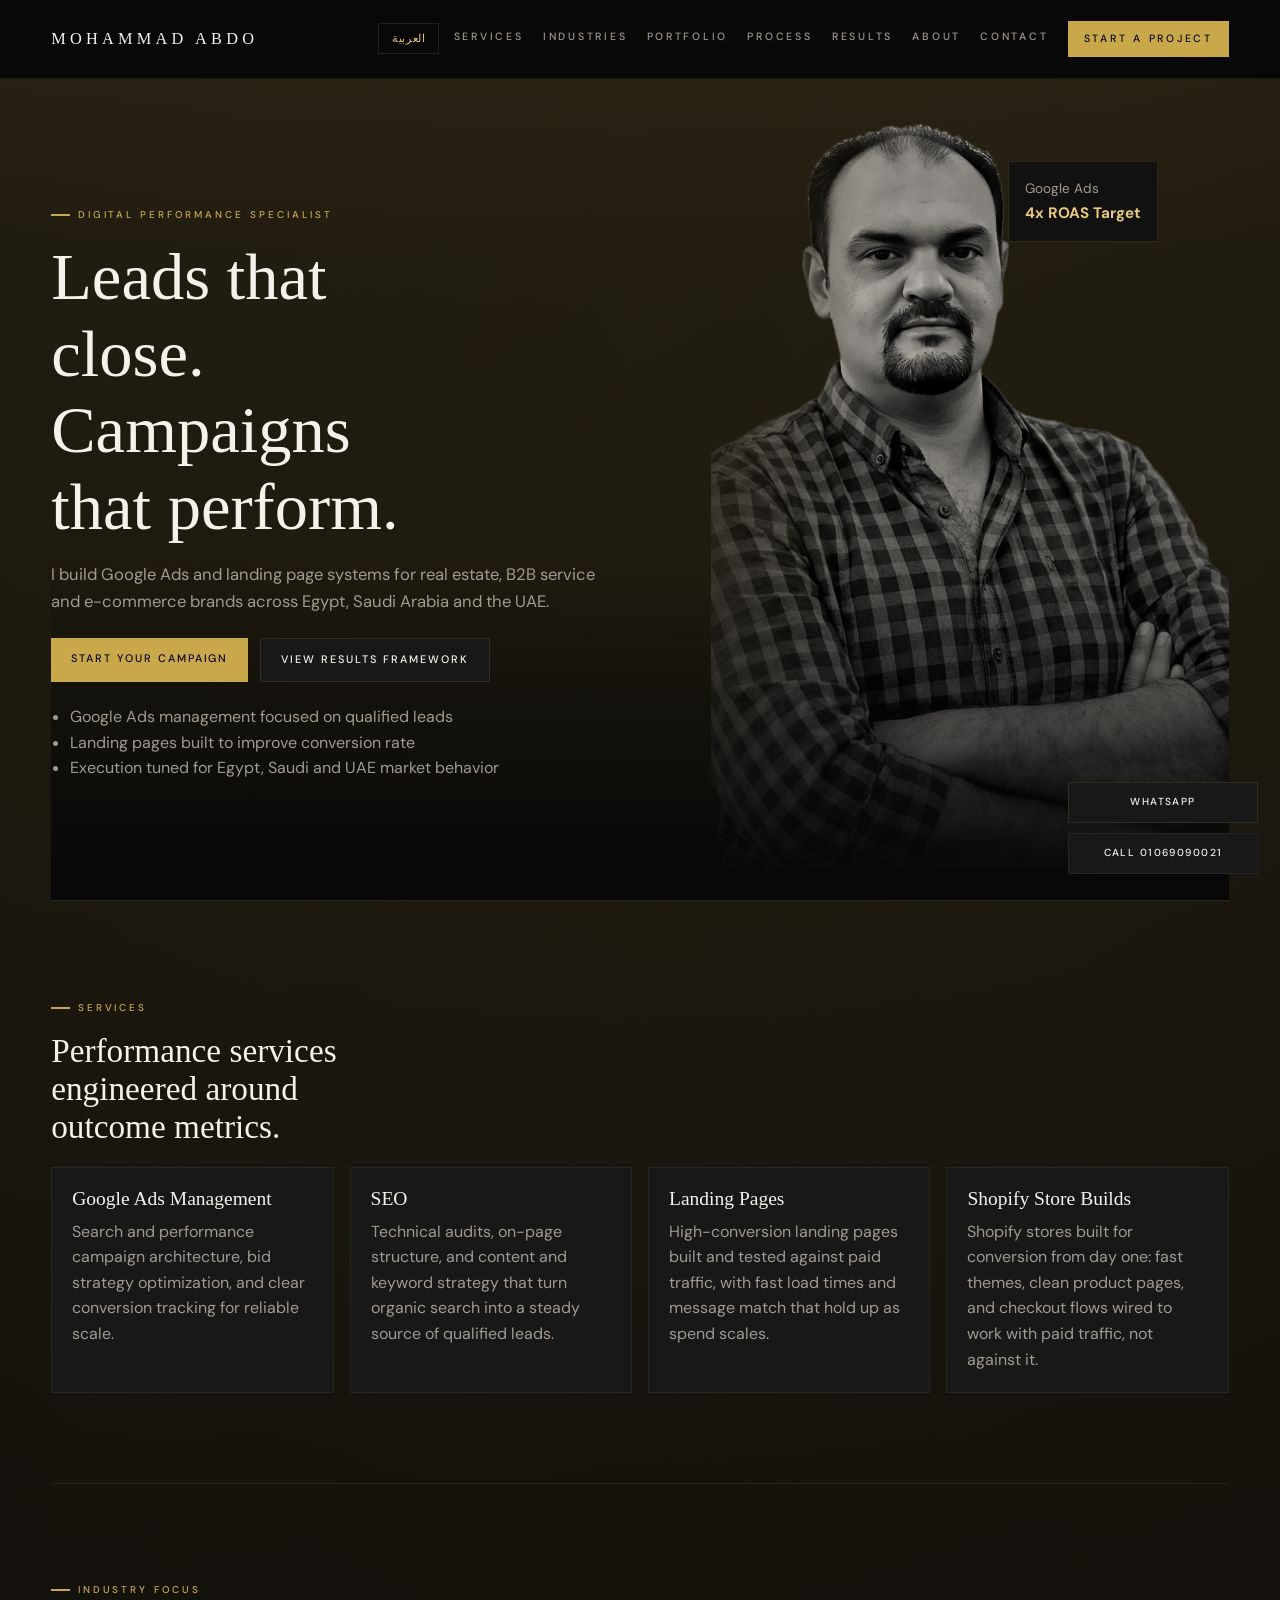
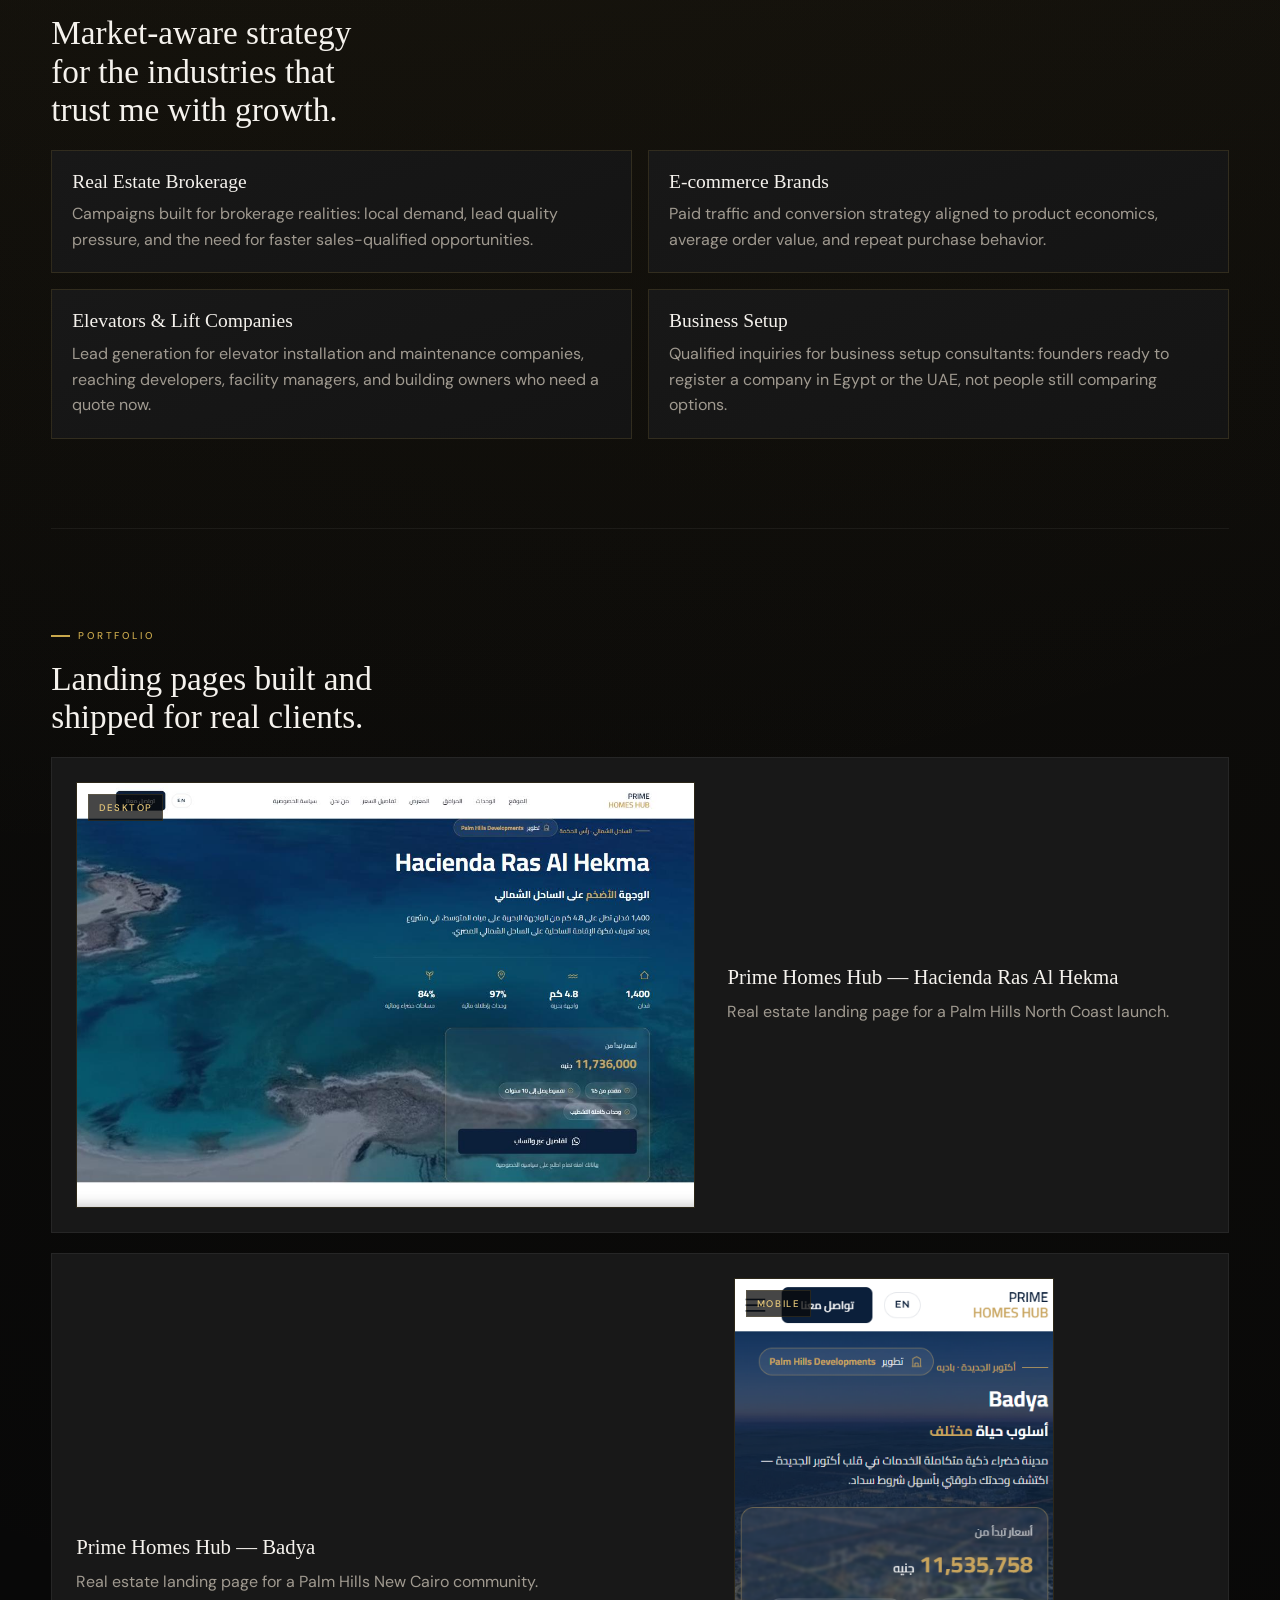
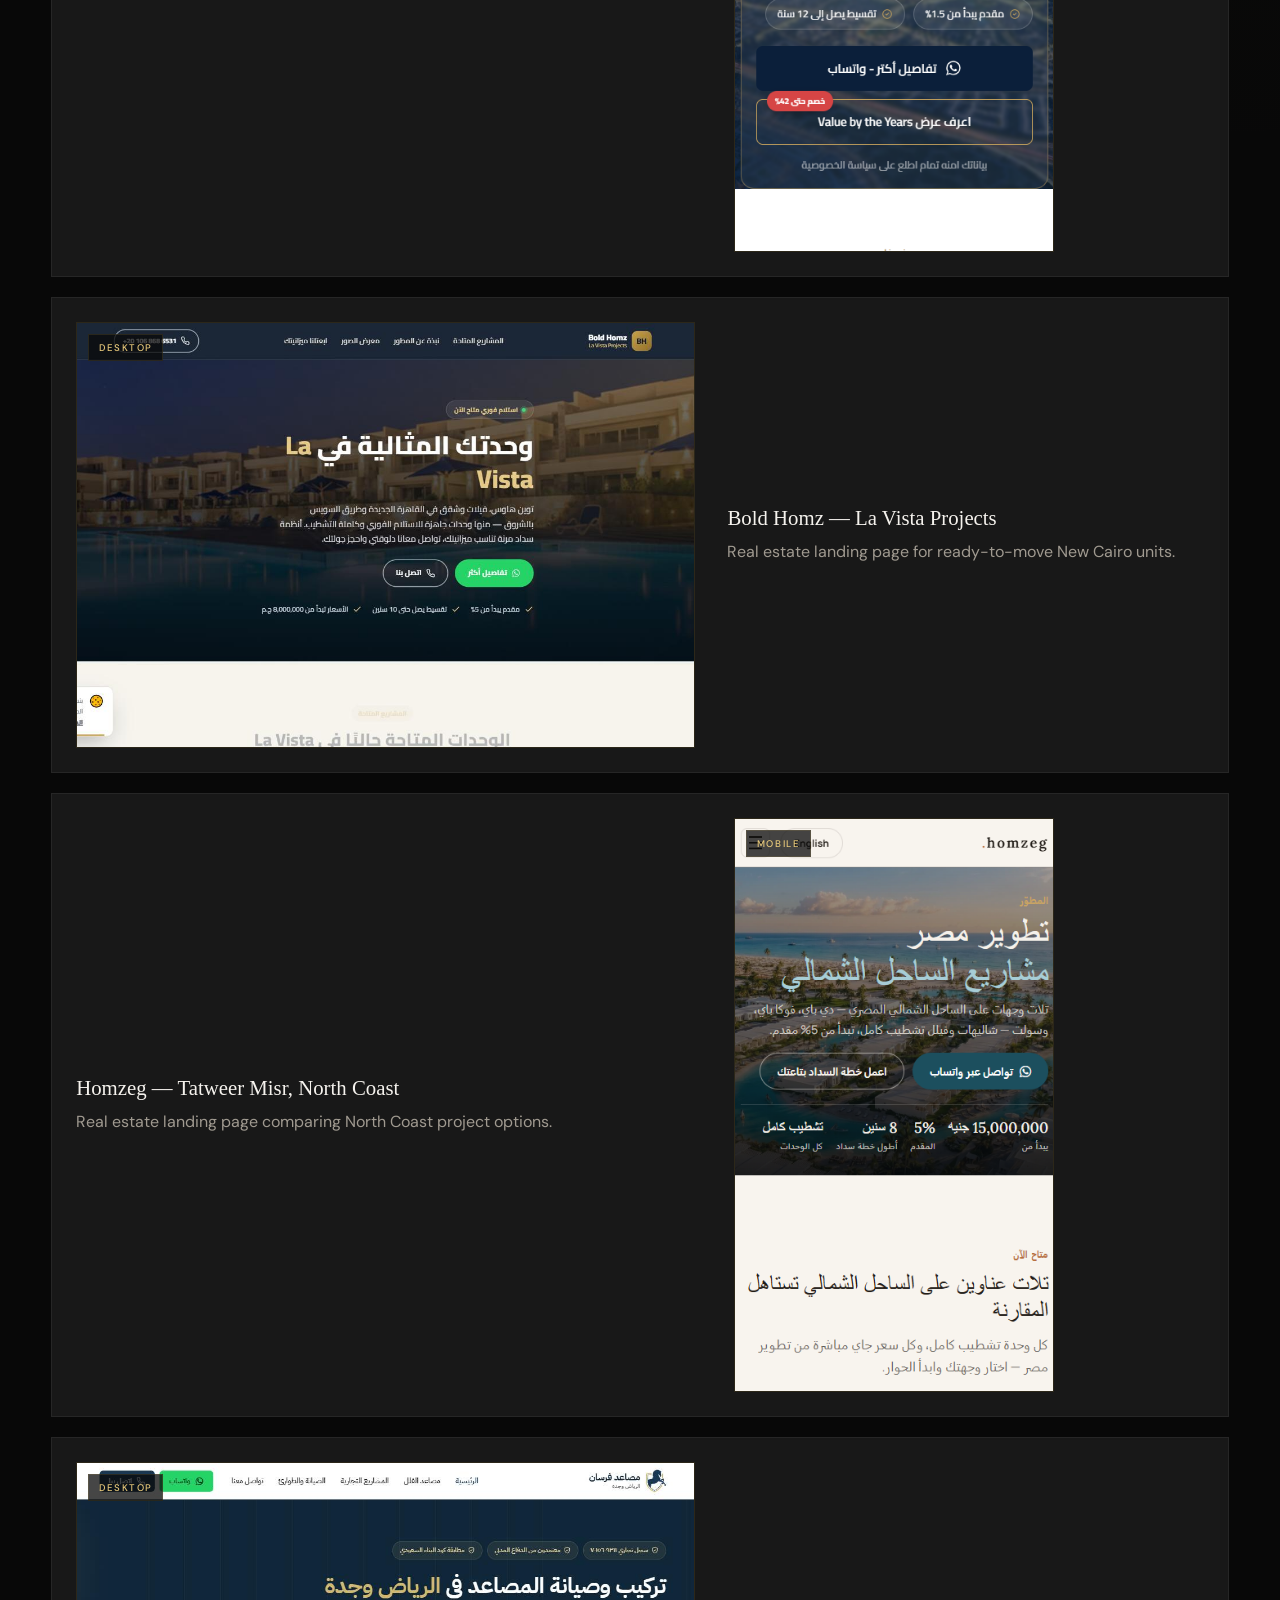
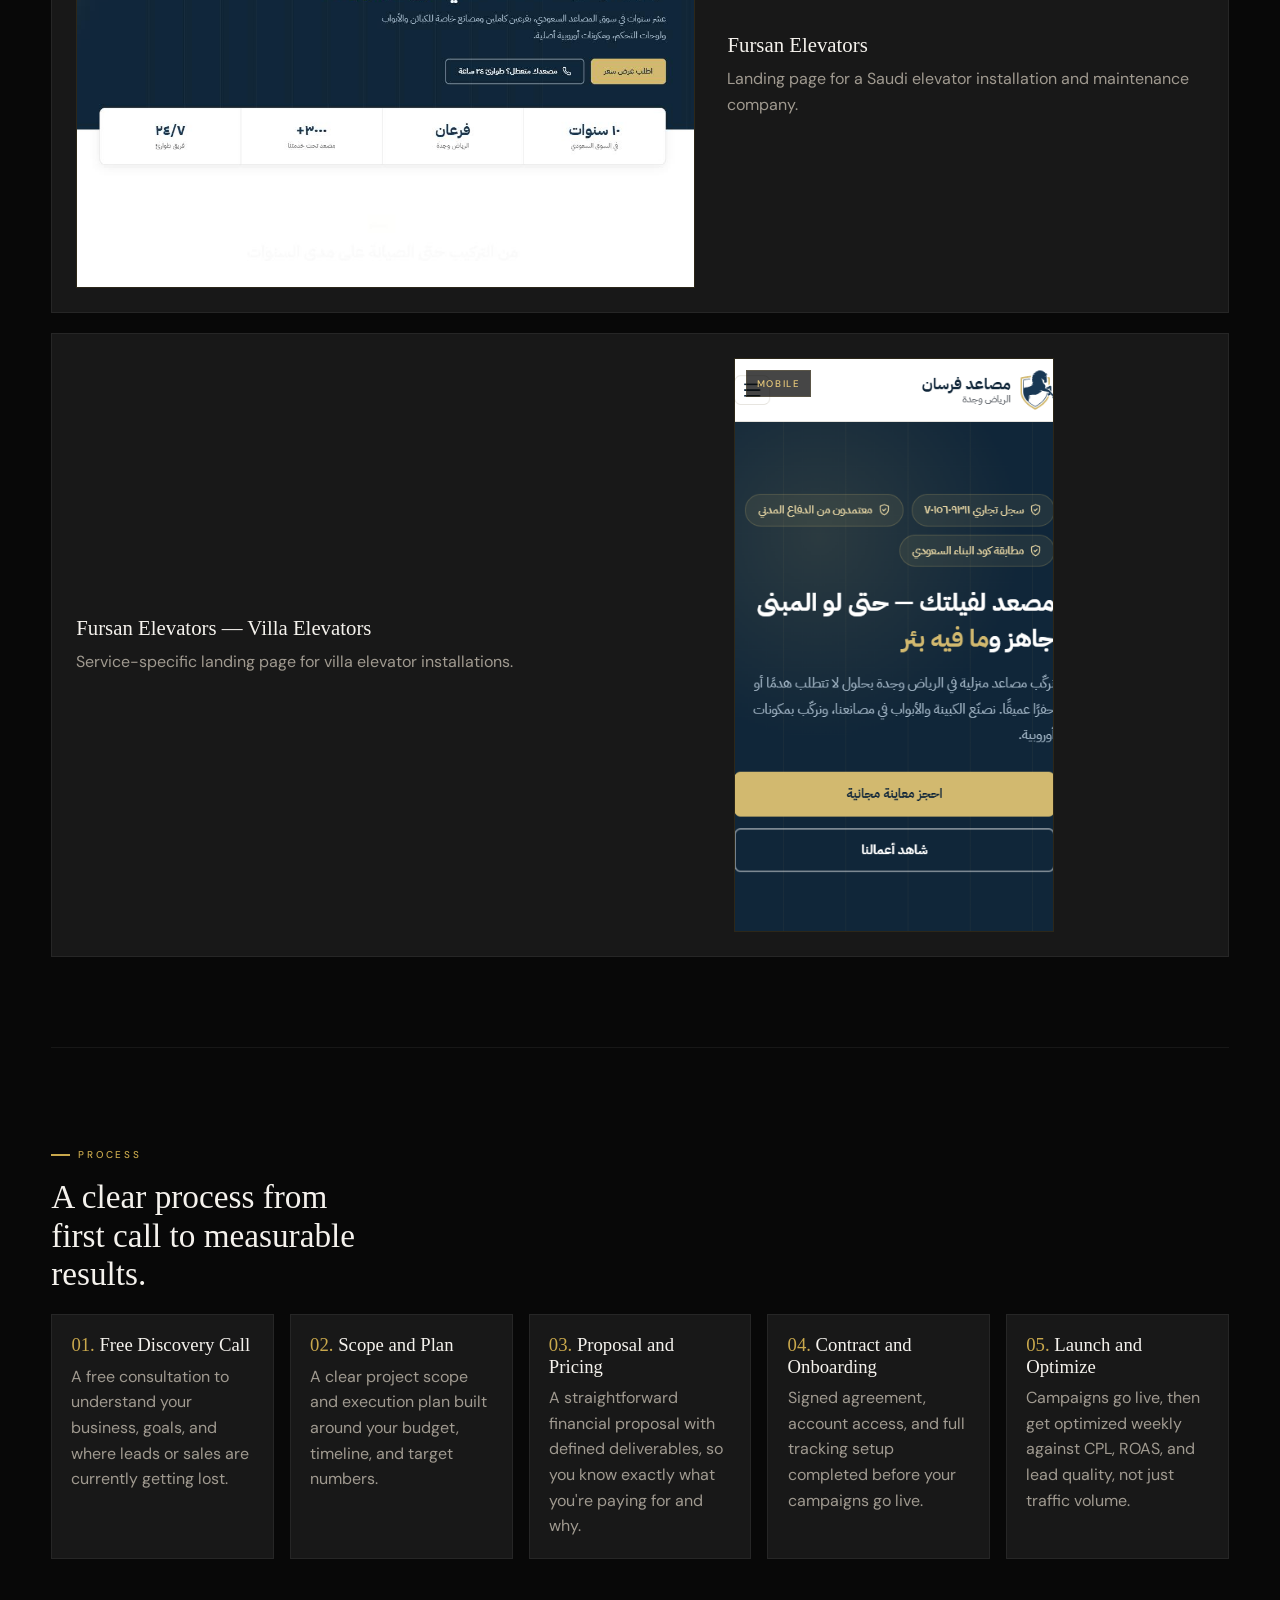
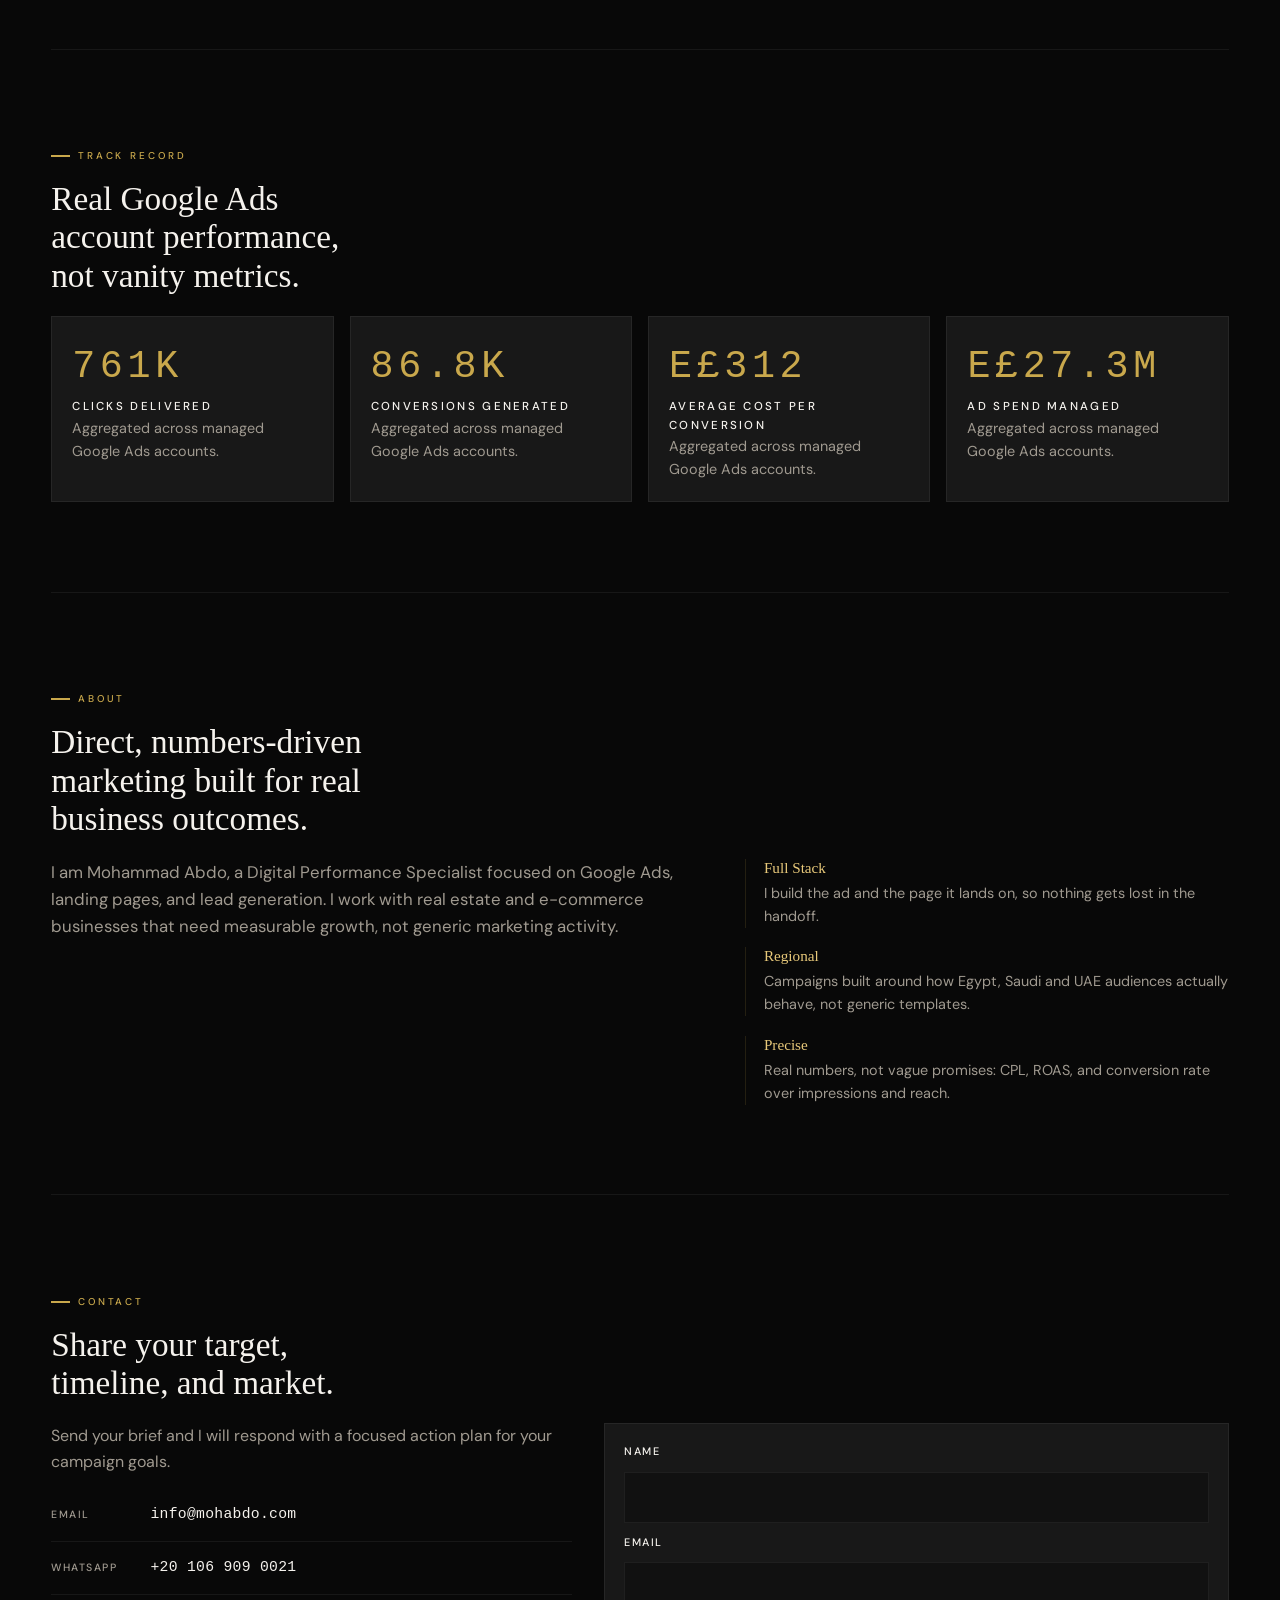
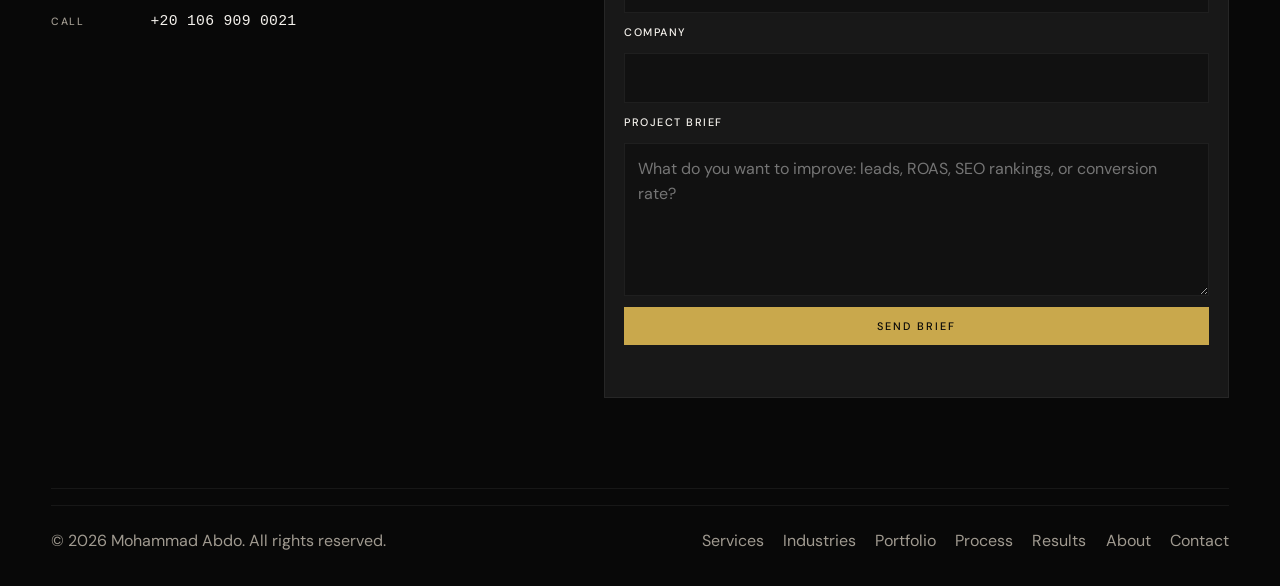
==== commit 44b18ce9: "Phase 1 technical SEO: robots, sitemap, htaccess, meta, schema, intl phone links - robots.txt + site" ====
--- a/index.html
+++ b/index.html
@@ -10,17 +10,10 @@
     })(window,document,'script','dataLayer','GTM-PZN8QJ2T');</script>
     <!-- End Google Tag Manager -->
     <meta name="viewport" content="width=device-width, initial-scale=1.0" />
-    <title>Mohammad Abdo | Digital Performance Specialist</title>
-    <meta
-      name="description"
-      content="Digital Performance Specialist for Google Ads, landing pages, and lead generation in Egypt and Dubai real estate and e-commerce markets."
-    />
-    <meta
-      name="keywords"
-      content="Digital Performance Specialist, Google Ads, SEO, Landing Pages, Lead Generation, Real Estate Marketing Egypt, Dubai Marketing, Shopify"
-    />
-    <meta name="author" content="Mohabdo" />
-    <meta name="robots" content="index,follow" />
+    <title>Mohammad Abdo | Google Ads Specialist — Egypt, KSA &amp; UAE</title>
+    <meta name="description" content="Google Ads management, landing pages and static websites that bring qualified leads for real estate and B2B businesses in Egypt, Saudi Arabia and the UAE." />
+    <meta name="author" content="Mohammad Abdo" />
+    <meta name="robots" content="index,follow,max-image-preview:large" />
     <link rel="canonical" href="https://mohabdo.com/" />
 
     <link rel="icon" href="assets/favicon.svg" type="image/svg+xml" />
@@ -28,24 +21,20 @@
     <link rel="apple-touch-icon" href="assets/apple-touch-icon.png" />
 
     <meta property="og:type" content="website" />
-    <meta property="og:title" content="Mohammad Abdo | Digital Performance Specialist" />
-    <meta
-      property="og:description"
-      content="Results-first Google Ads, SEO, and landing pages for Egypt and Dubai markets."
-    />
+    <meta property="og:locale" content="en_US" />
+    <meta property="og:locale:alternate" content="ar_AR" />
+    <meta property="og:title" content="Mohammad Abdo | Google Ads Specialist — Egypt, KSA &amp; UAE" />
+    <meta property="og:description" content="Google Ads management, landing pages and static websites that bring qualified leads for real estate and B2B businesses in Egypt, Saudi Arabia and the UAE." />
     <meta property="og:url" content="https://mohabdo.com/" />
-    <meta property="og:site_name" content="Mohabdo" />
+    <meta property="og:site_name" content="Mohammad Abdo" />
     <meta property="og:image" content="https://mohabdo.com/assets/og-image.jpg" />
     <meta property="og:image:width" content="1200" />
     <meta property="og:image:height" content="630" />
-    <meta property="og:image:alt" content="Mohammad Abdo, Digital Performance Specialist" />
+    <meta property="og:image:alt" content="Mohammad Abdo, Google Ads and landing page specialist" />
 
     <meta name="twitter:card" content="summary_large_image" />
-    <meta name="twitter:title" content="Mohammad Abdo | Digital Performance Specialist" />
-    <meta
-      name="twitter:description"
-      content="Performance-focused Google Ads, landing pages, and lead generation systems."
-    />
+    <meta name="twitter:title" content="Mohammad Abdo | Google Ads Specialist — Egypt, KSA &amp; UAE" />
+    <meta name="twitter:description" content="Google Ads management, landing pages and static websites that bring qualified leads for real estate and B2B businesses in Egypt, Saudi Arabia and the UAE." />
     <meta name="twitter:image" content="https://mohabdo.com/assets/og-image.jpg" />
 
     <link rel="preconnect" href="https://fonts.googleapis.com" />
@@ -55,41 +44,154 @@
       rel="stylesheet"
     />
 
-    <link rel="stylesheet" href="css/style.css" />
+    <link rel="stylesheet" href="css/style.css?v=2" />
     <script type="application/ld+json">
-      {
-        "@context": "https://schema.org",
-        "@type": "Person",
-        "name": "Mohammad Abdo",
-        "url": "https://mohabdo.com/",
-        "jobTitle": "Digital Performance Specialist",
-        "knowsAbout": [
-          "Google Ads",
-          "Real Estate Marketing",
-          "E-commerce Marketing",
-          "Landing Page Optimization",
-          "Lead Generation"
+{
+  "@context": "https://schema.org",
+  "@graph": [
+    {
+      "@type": "Person",
+      "@id": "https://mohabdo.com/#person",
+      "name": "Mohammad Abdo",
+      "alternateName": "محمد عبده",
+      "url": "https://mohabdo.com/",
+      "image": "https://mohabdo.com/assets/mohammad-abdo.png",
+      "jobTitle": "Google Ads & Performance Marketing Specialist",
+      "email": "mailto:info@mohabdo.com",
+      "telephone": "+201069090021",
+      "address": {
+        "@type": "PostalAddress",
+        "addressLocality": "Cairo",
+        "addressCountry": "EG"
+      },
+      "knowsLanguage": [
+        "ar",
+        "en"
+      ],
+      "knowsAbout": [
+        "Google Ads",
+        "Search Engine Marketing",
+        "Landing Page Optimization",
+        "Lead Generation",
+        "Conversion Tracking",
+        "Google Tag Manager",
+        "Google Analytics 4",
+        "SEO",
+        "Real Estate Marketing",
+        "B2B Lead Generation",
+        "E-commerce Marketing"
+      ],
+      "worksFor": {
+        "@id": "https://mohabdo.com/#business"
+      }
+    },
+    {
+      "@type": "ProfessionalService",
+      "@id": "https://mohabdo.com/#business",
+      "name": "Mohammad Abdo — Performance Marketing",
+      "url": "https://mohabdo.com/",
+      "image": "https://mohabdo.com/assets/og-image.jpg",
+      "logo": "https://mohabdo.com/assets/favicon-512.png",
+      "email": "info@mohabdo.com",
+      "telephone": "+201069090021",
+      "founder": {
+        "@id": "https://mohabdo.com/#person"
+      },
+      "address": {
+        "@type": "PostalAddress",
+        "addressLocality": "Cairo",
+        "addressCountry": "EG"
+      },
+      "areaServed": [
+        {
+          "@type": "Country",
+          "name": "Egypt"
+        },
+        {
+          "@type": "Country",
+          "name": "Saudi Arabia"
+        },
+        {
+          "@type": "Country",
+          "name": "United Arab Emirates"
+        }
+      ],
+      "availableLanguage": [
+        "Arabic",
+        "English"
+      ],
+      "contactPoint": {
+        "@type": "ContactPoint",
+        "contactType": "sales",
+        "telephone": "+201069090021",
+        "email": "info@mohabdo.com",
+        "availableLanguage": [
+          "Arabic",
+          "English"
         ],
-        "worksFor": {
-          "@type": "Organization",
-          "name": "Independent Consultant"
-        }
-      }
-    </script>
-    <script type="application/ld+json">
-      {
-        "@context": "https://schema.org",
-        "@type": "ProfessionalService",
-        "name": "Mohammad Abdo Performance Marketing",
-        "url": "https://mohabdo.com/",
-        "areaServed": "Worldwide",
-        "serviceType": [
-          "Google Ads Management",
-          "Landing Page Development",
-          "Lead Generation Strategy",
-          "E-commerce Performance Marketing"
+        "areaServed": [
+          "EG",
+          "SA",
+          "AE"
+        ]
+      },
+      "hasOfferCatalog": {
+        "@type": "OfferCatalog",
+        "name": "Services",
+        "itemListElement": [
+          {
+            "@type": "Offer",
+            "itemOffered": {
+              "@type": "Service",
+              "name": "Google Ads Management"
+            }
+          },
+          {
+            "@type": "Offer",
+            "itemOffered": {
+              "@type": "Service",
+              "name": "Landing Page Design & Development"
+            }
+          },
+          {
+            "@type": "Offer",
+            "itemOffered": {
+              "@type": "Service",
+              "name": "Static Website Development"
+            }
+          },
+          {
+            "@type": "Offer",
+            "itemOffered": {
+              "@type": "Service",
+              "name": "SEO"
+            }
+          },
+          {
+            "@type": "Offer",
+            "itemOffered": {
+              "@type": "Service",
+              "name": "Conversion Tracking Setup (GTM & GA4)"
+            }
+          }
         ]
       }
+    },
+    {
+      "@type": "WebSite",
+      "@id": "https://mohabdo.com/#website",
+      "url": "https://mohabdo.com/",
+      "name": "Mohammad Abdo",
+      "inLanguage": [
+        "en",
+        "ar"
+      ],
+      "publisher": {
+        "@id": "https://mohabdo.com/#person"
+      }
+    }
+  ]
+}
     </script>
   </head>
   <body>
@@ -145,7 +247,7 @@
             Leads that close. Campaigns that perform.
           </h1>
           <p class="hero-lead" data-i18n="hero.lead">
-            I build Google Ads and landing page systems for real estate and e-commerce brands across Egypt and Dubai.
+            I build Google Ads and landing page systems for real estate, B2B service and e-commerce brands across Egypt, Saudi Arabia and the UAE.
           </p>
           <div class="hero-actions">
             <a class="btn btn-primary" href="#contact" data-i18n="hero.btnPrimary">Start Your Campaign</a>
@@ -154,7 +256,7 @@
           <ul class="hero-points" aria-label="Core focus areas">
             <li data-i18n="hero.point1">Google Ads management focused on qualified leads</li>
             <li data-i18n="hero.point2">Landing pages built to improve conversion rate</li>
-            <li data-i18n="hero.point3">Execution tuned for Egypt and Dubai market behavior</li>
+            <li data-i18n="hero.point3">Execution tuned for Egypt, Saudi and UAE market behavior</li>
           </ul>
         </div>
         <picture>
@@ -427,7 +529,7 @@
             </li>
             <li>
               <h3 data-i18n="about.pillar2.title">Regional</h3>
-              <p data-i18n="about.pillar2.desc">Campaigns built around how Egypt and Dubai audiences actually behave, not generic templates.</p>
+              <p data-i18n="about.pillar2.desc">Campaigns built around how Egypt, Saudi and UAE audiences actually behave, not generic templates.</p>
             </li>
             <li>
               <h3 data-i18n="about.pillar3.title">Precise</h3>
@@ -464,7 +566,7 @@
               </li>
               <li>
                 <span data-i18n="contact.channelCall">Call</span>
-                <a href="tel:01069090021" dir="ltr">01069090021</a>
+                <a href="tel:+201069090021" dir="ltr">+20 106 909 0021</a>
               </li>
             </ul>
           </div>
@@ -530,7 +632,7 @@
       >
         <span data-i18n="floating.whatsapp">WhatsApp</span>
       </a>
-      <a class="floating-btn call" href="tel:01069090021" aria-label="Call 01069090021">
+      <a class="floating-btn call" href="tel:+201069090021" aria-label="Call +20 106 909 0021">
         <span data-i18n="floating.call">Call 01069090021</span>
       </a>
     </div>
@@ -544,9 +646,9 @@
       >
         <span data-i18n="floating.whatsapp">WhatsApp</span>
       </a>
-      <a class="mobile-action call" href="tel:01069090021"><span data-i18n="floating.call">Call 01069090021</span></a>
+      <a class="mobile-action call" href="tel:+201069090021"><span data-i18n="floating.call">Call 01069090021</span></a>
     </div>
 
-    <script src="js/script.js" defer></script>
+    <script src="js/script.js?v=3" defer></script>
   </body>
 </html>
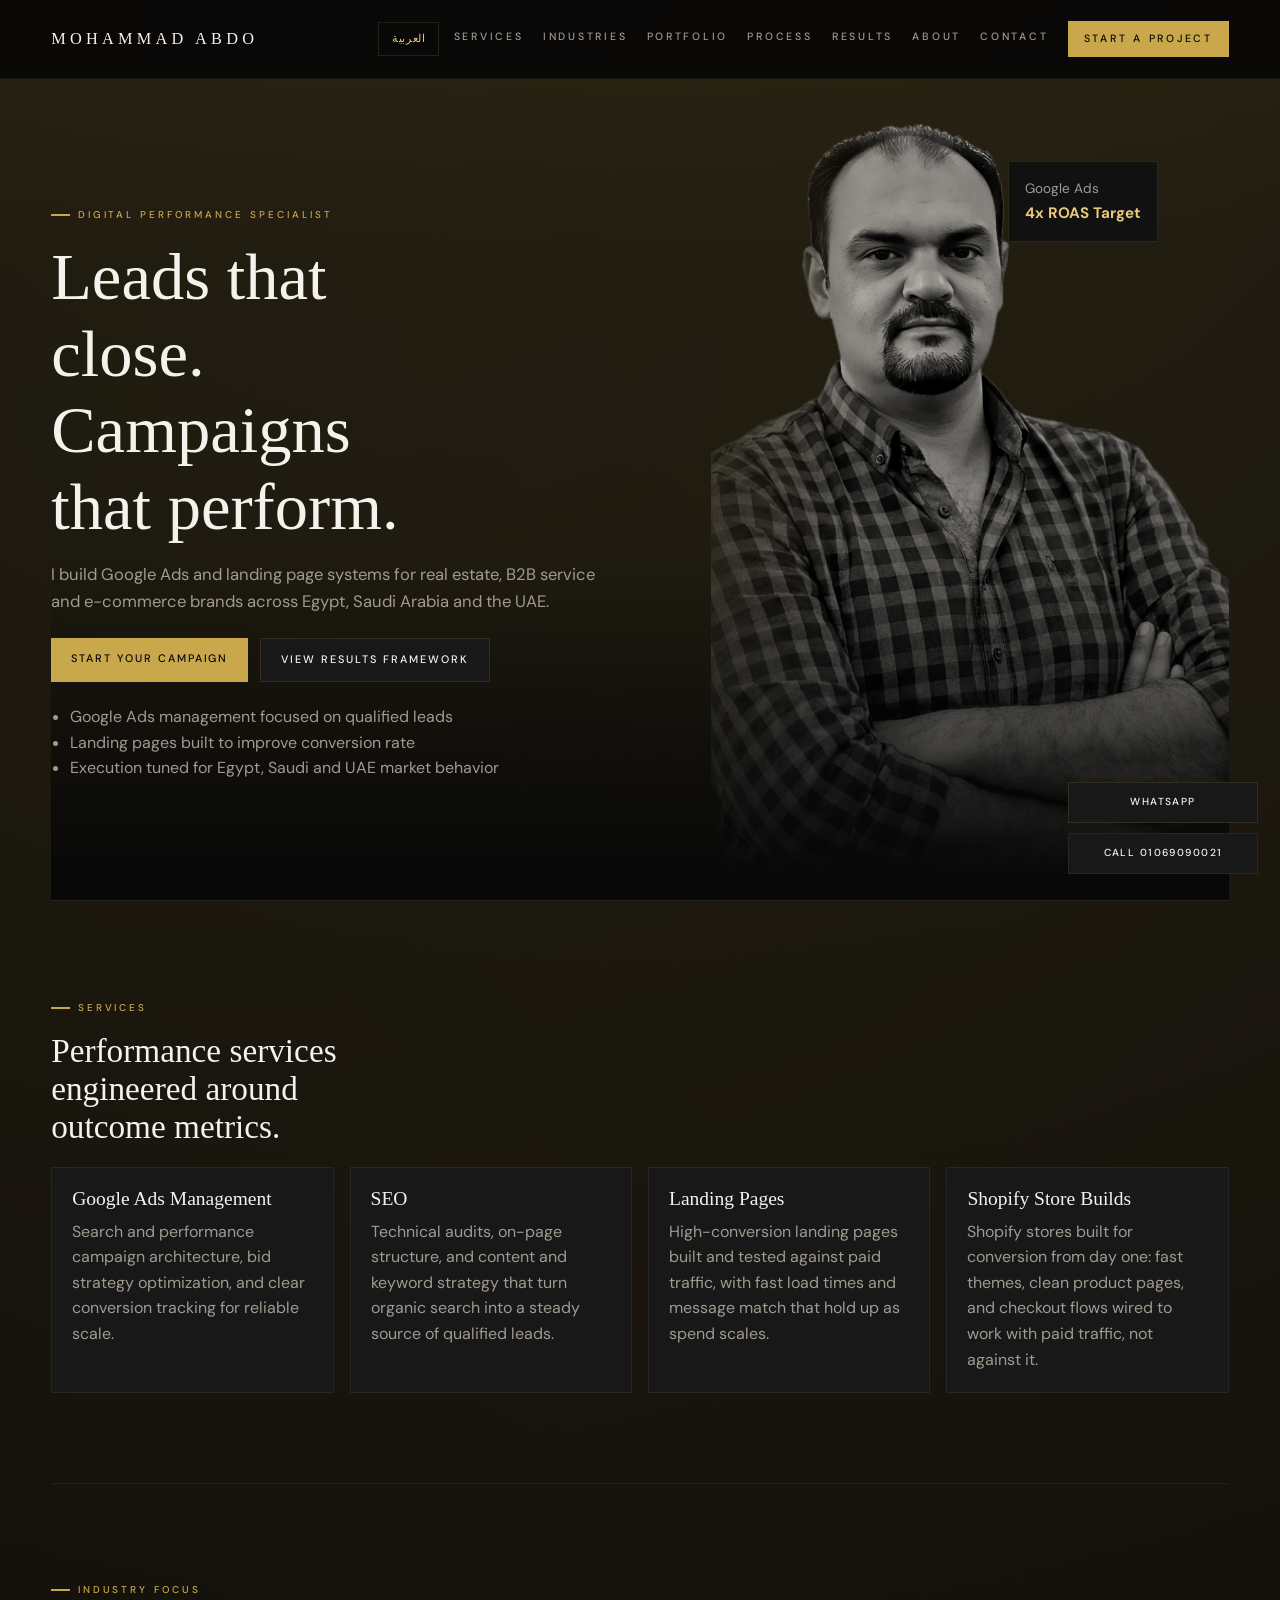
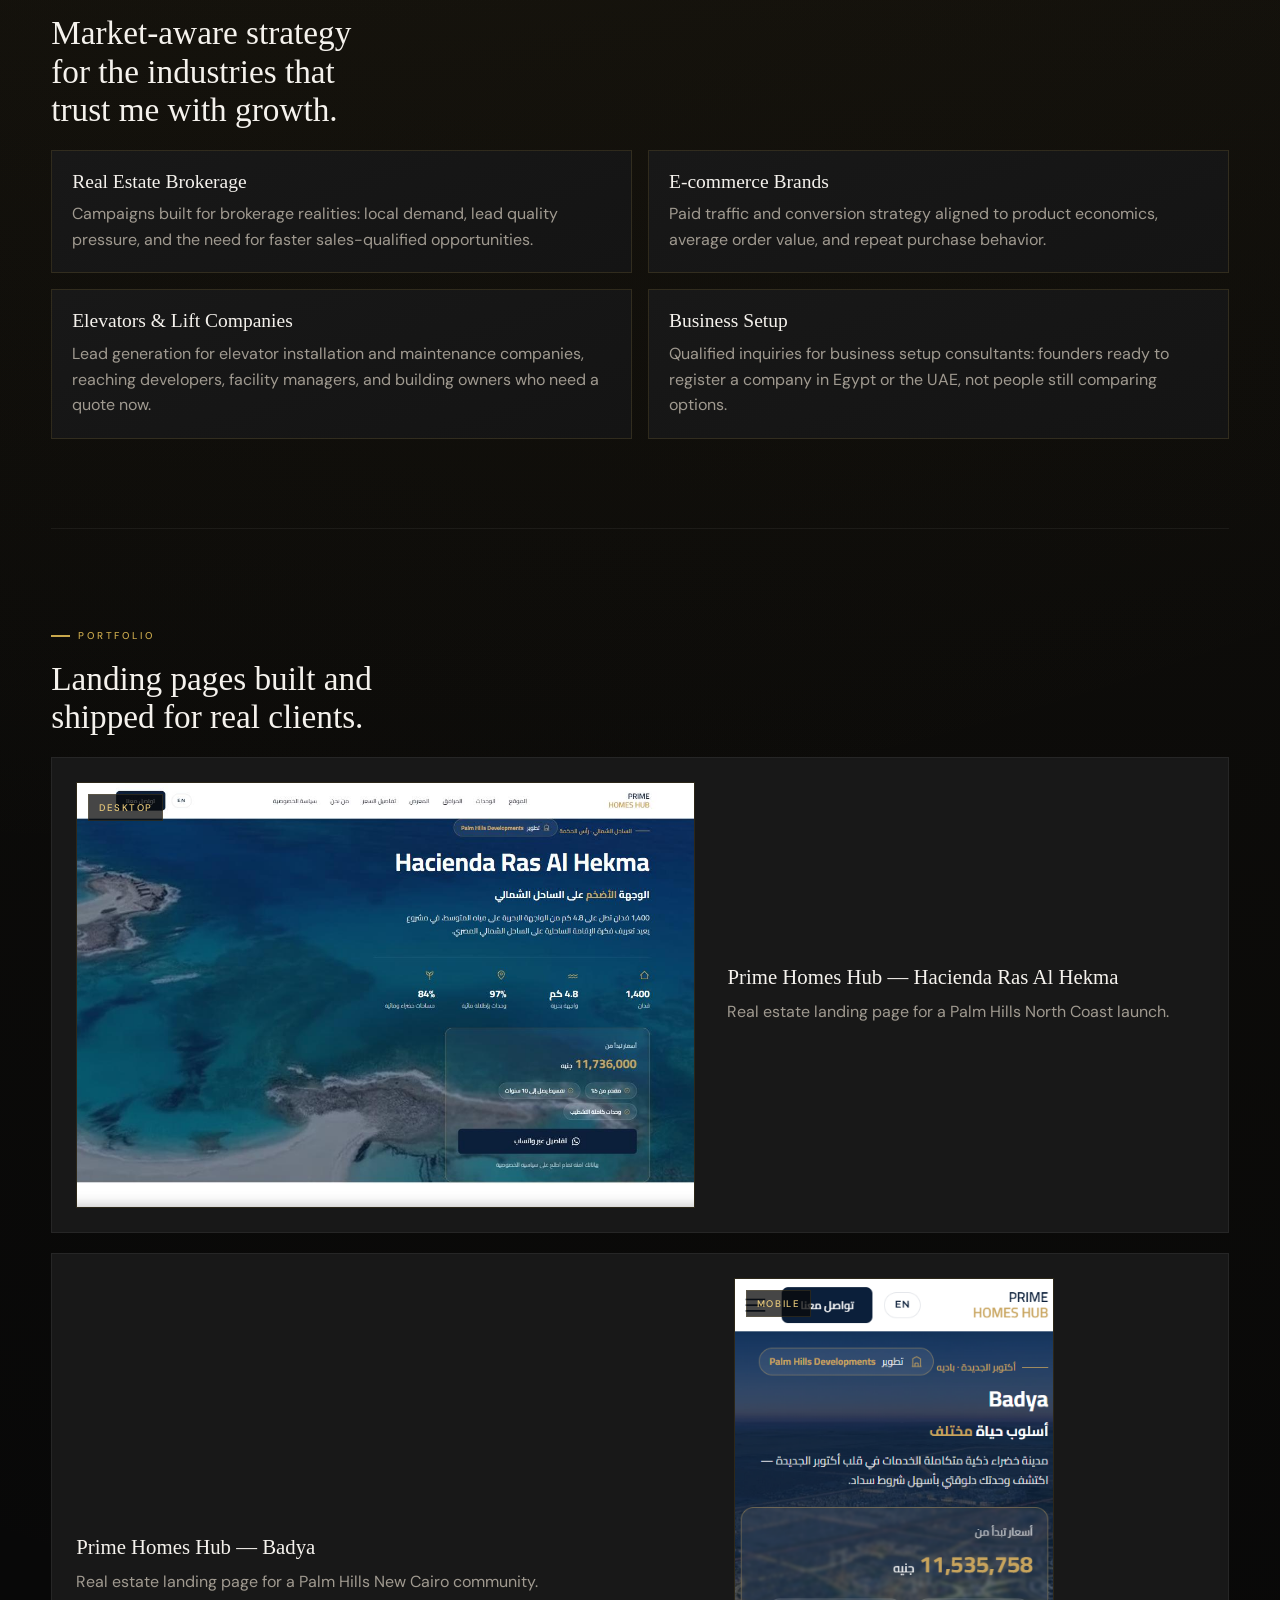
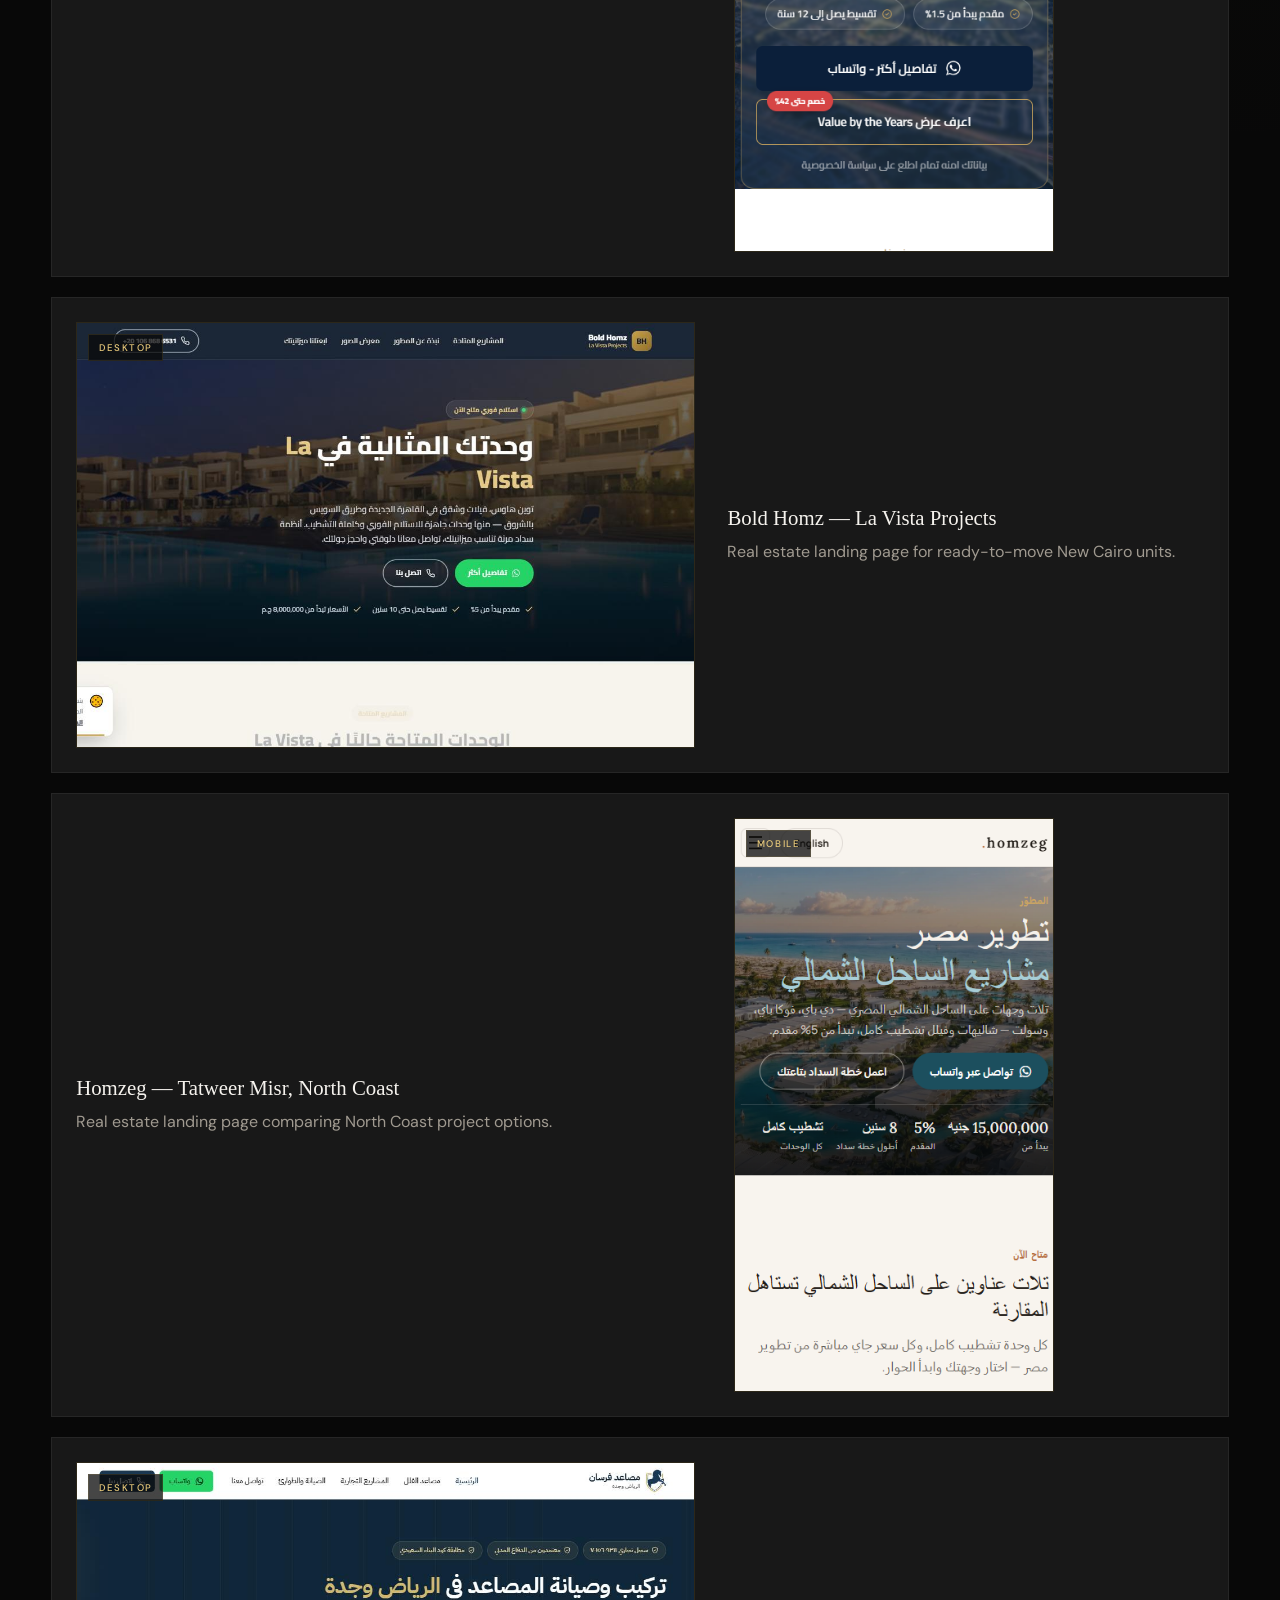
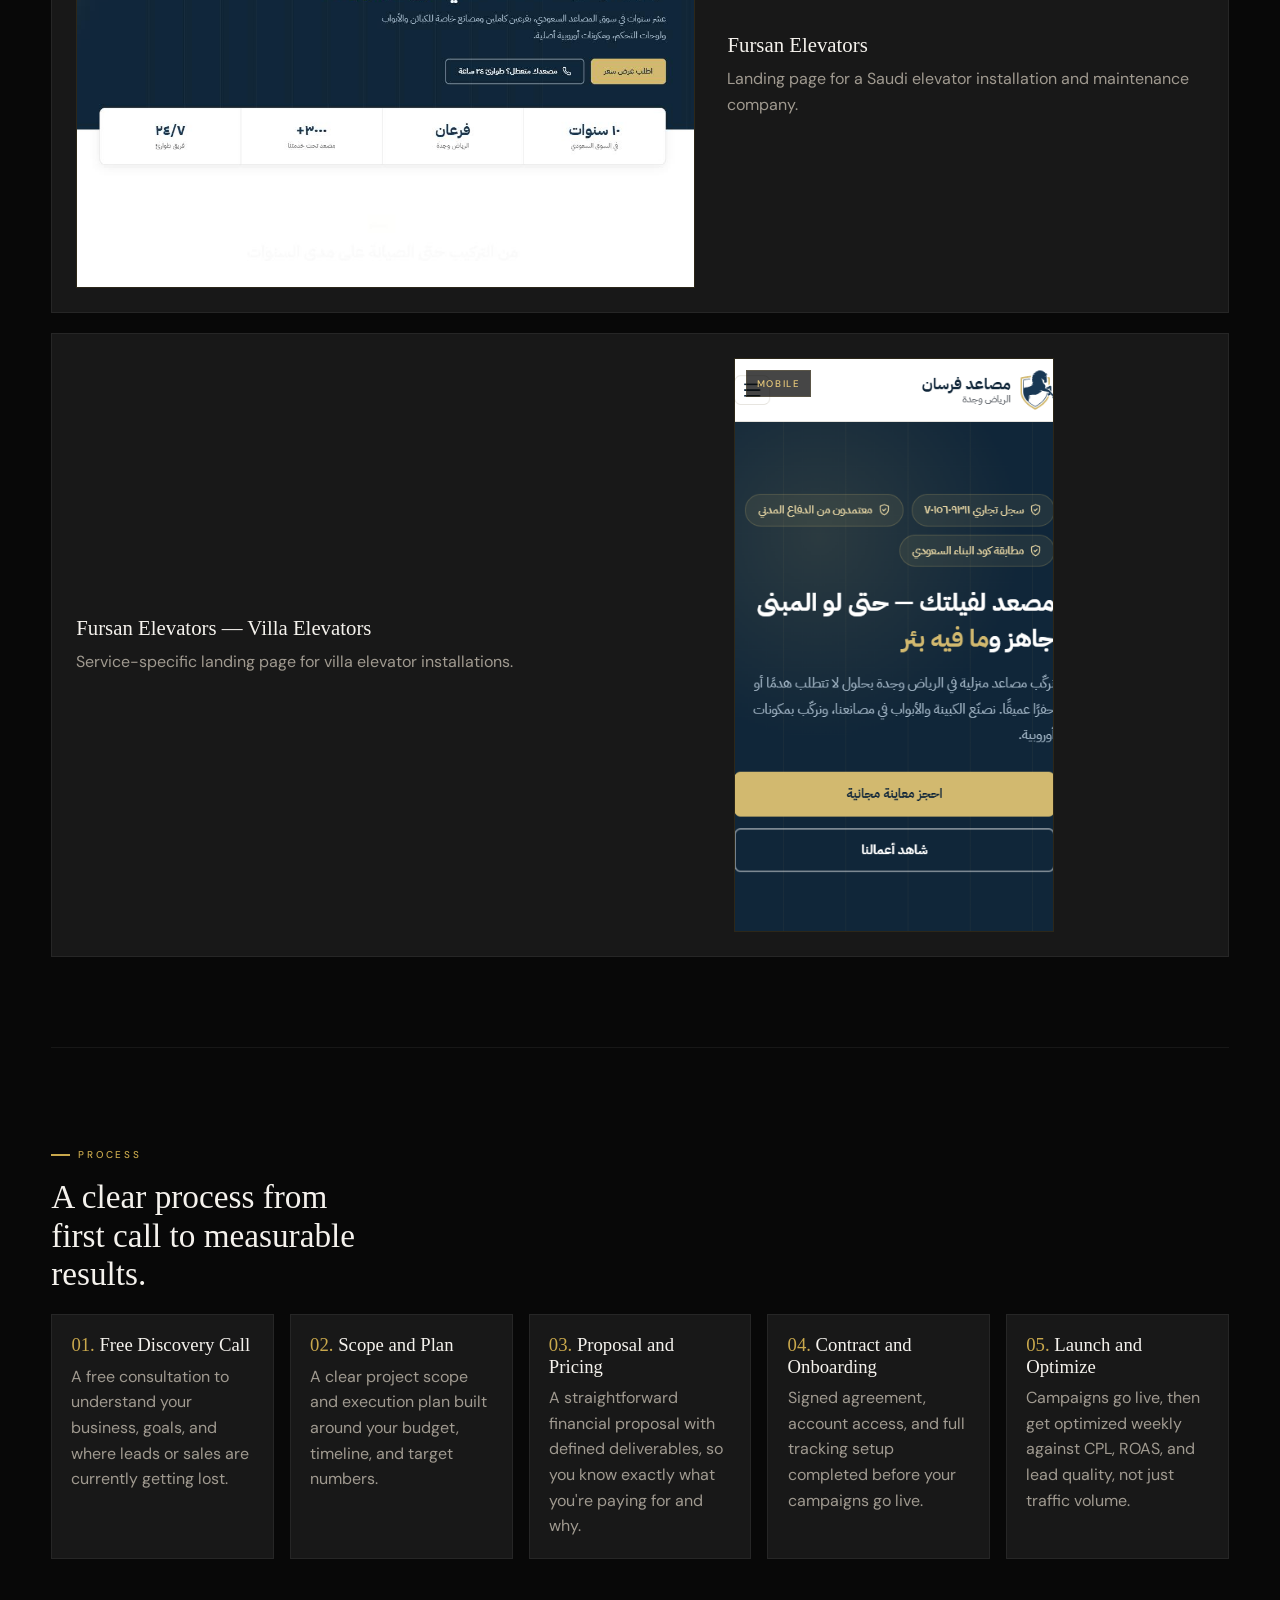
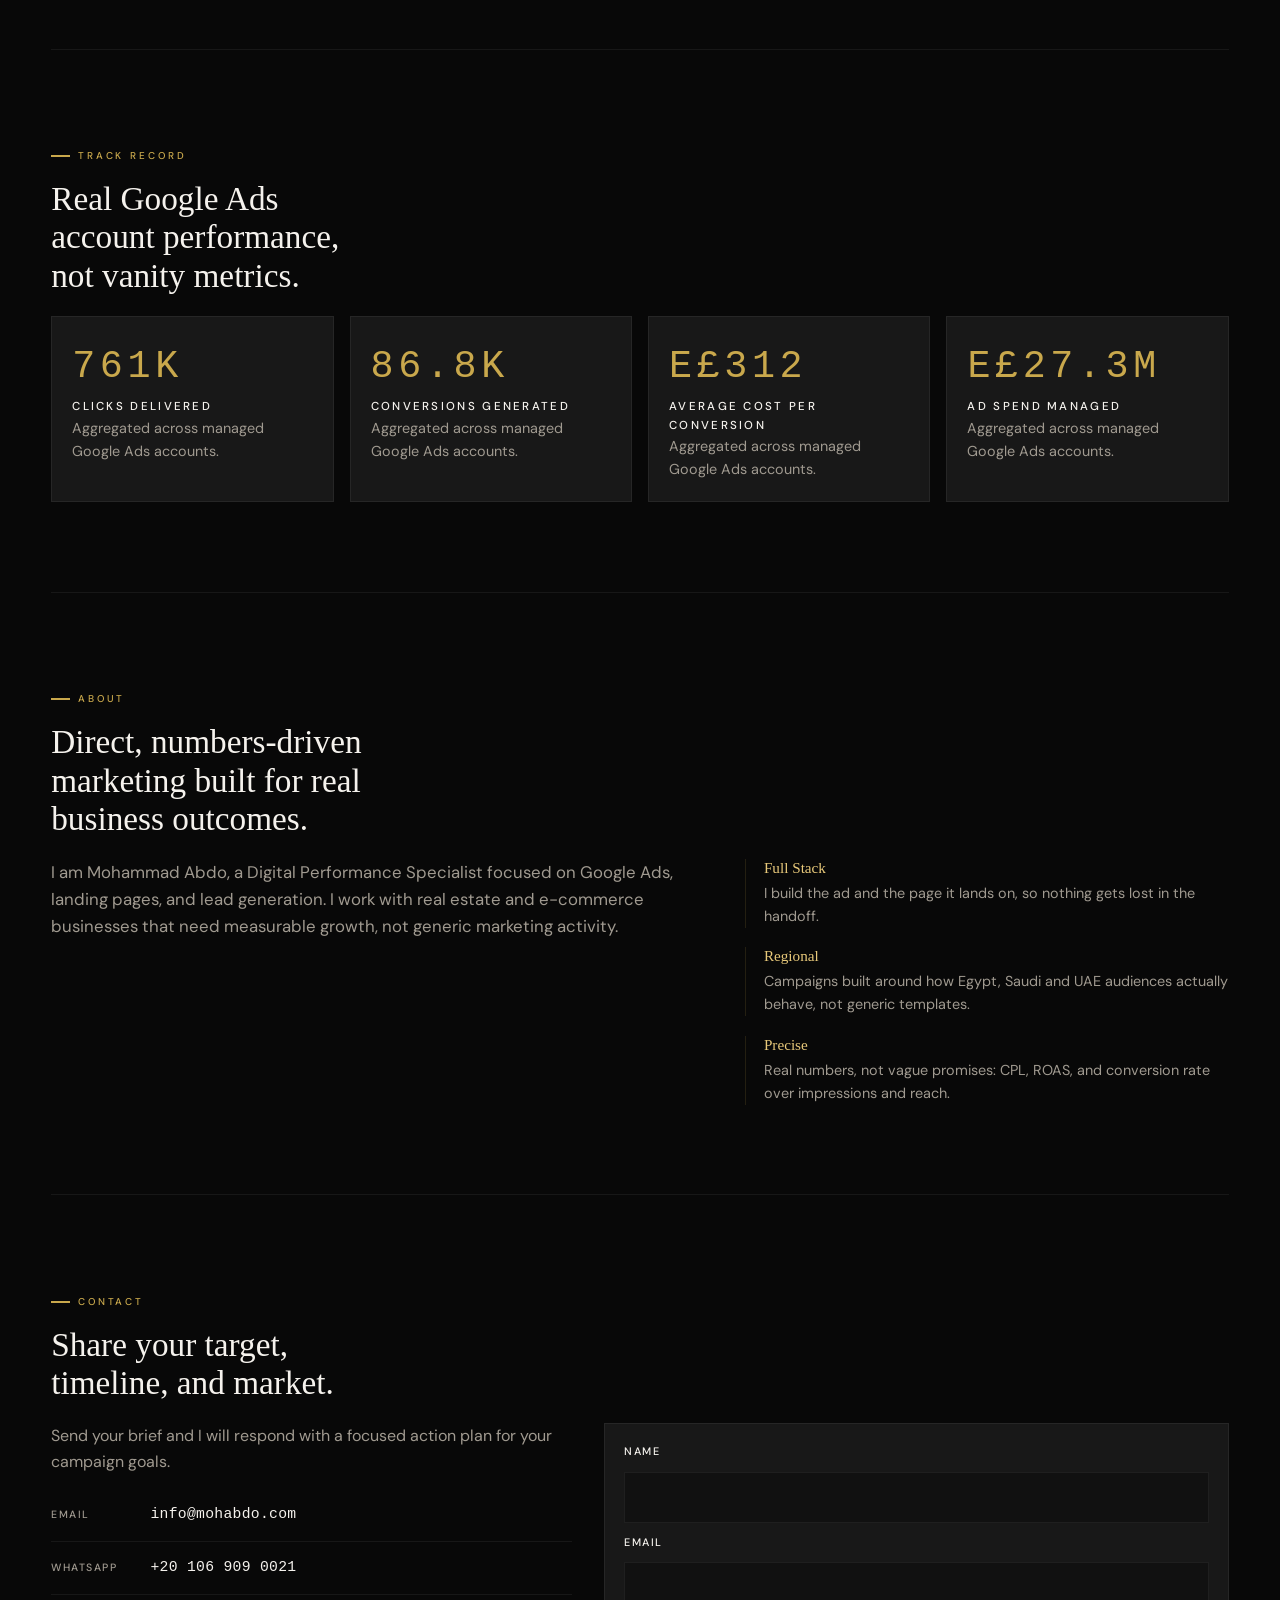
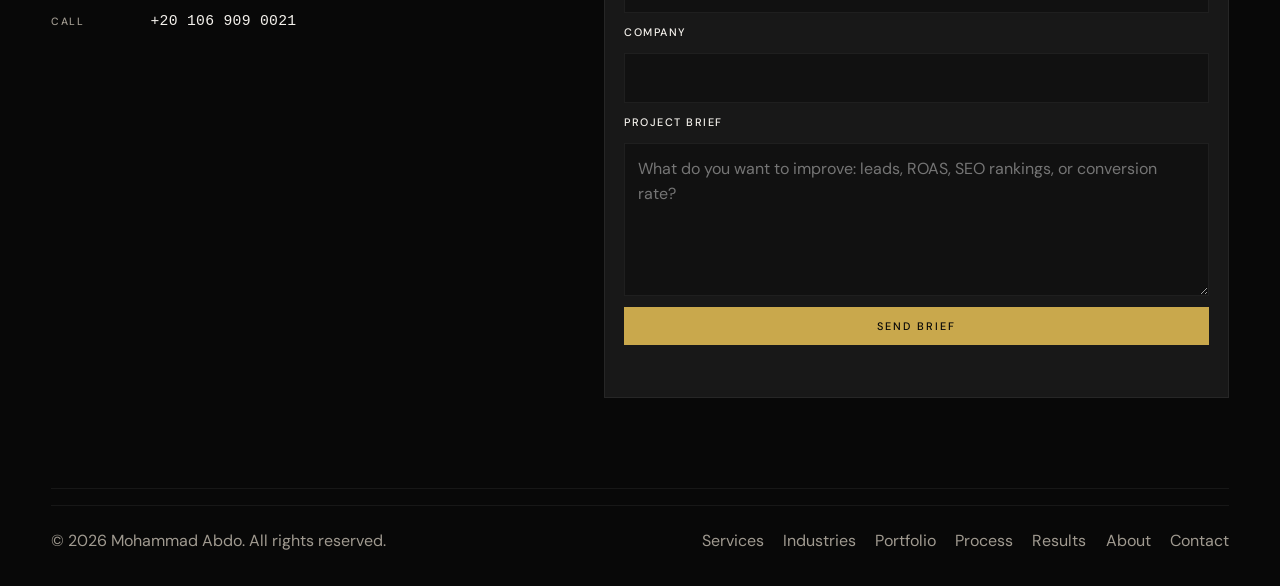
==== commit 3a328408: "Phase 2: indexable Arabic page at /ar/ with hreflang - ar/index.html + ar/thank-you.html: static RTL" ====
--- a/index.html
+++ b/index.html
@@ -15,6 +15,9 @@
     <meta name="author" content="Mohammad Abdo" />
     <meta name="robots" content="index,follow,max-image-preview:large" />
     <link rel="canonical" href="https://mohabdo.com/" />
+    <link rel="alternate" hreflang="en" href="https://mohabdo.com/" />
+    <link rel="alternate" hreflang="ar" href="https://mohabdo.com/ar/" />
+    <link rel="alternate" hreflang="x-default" href="https://mohabdo.com/" />
 
     <link rel="icon" href="assets/favicon.svg" type="image/svg+xml" />
     <link rel="icon" href="assets/favicon-32.png" sizes="32x32" type="image/png" />
@@ -44,7 +47,7 @@
       rel="stylesheet"
     />
 
-    <link rel="stylesheet" href="css/style.css?v=2" />
+    <link rel="stylesheet" href="css/style.css?v=4" />
     <script type="application/ld+json">
 {
   "@context": "https://schema.org",
@@ -83,7 +86,11 @@
       ],
       "worksFor": {
         "@id": "https://mohabdo.com/#business"
-      }
+      },
+      "sameAs": [
+        "https://www.linkedin.com/in/mohammad-abdo-90b87ba0/",
+        "https://www.upwork.com/freelancers/~0118c8a663585eff20"
+      ]
     },
     {
       "@type": "ProfessionalService",
@@ -189,6 +196,20 @@
       "publisher": {
         "@id": "https://mohabdo.com/#person"
       }
+    },
+    {
+      "@type": "WebPage",
+      "@id": "https://mohabdo.com/#webpage",
+      "url": "https://mohabdo.com/",
+      "name": "Mohammad Abdo | Google Ads Specialist — Egypt, KSA & UAE",
+      "inLanguage": "en",
+      "isPartOf": {
+        "@id": "https://mohabdo.com/#website"
+      },
+      "about": {
+        "@id": "https://mohabdo.com/#business"
+      },
+      "primaryImageOfPage": "https://mohabdo.com/assets/mohammad-abdo.png"
     }
   ]
 }
@@ -208,9 +229,7 @@
         </a>
 
         <div class="nav-right">
-          <button class="lang-toggle" id="langToggle" type="button" aria-label="Switch language">
-            <span id="langToggleLabel">العربية</span>
-          </button>
+          <a class="lang-toggle" href="/ar/" hreflang="ar" lang="ar">العربية</a>
 
           <button
             class="menu-toggle"
@@ -649,6 +668,6 @@
       <a class="mobile-action call" href="tel:+201069090021"><span data-i18n="floating.call">Call 01069090021</span></a>
     </div>
 
-    <script src="js/script.js?v=3" defer></script>
+    <script src="js/script.js?v=4" defer></script>
   </body>
 </html>
--- a/css/style.css
+++ b/css/style.css
@@ -1010,3 +1010,10 @@
     mask-image: linear-gradient(180deg, black 0%, black 88%, transparent 100%);
   }
 }
+
+/* Language switch is a real link to /ar/ or / (was a button) */
+a.lang-toggle {
+  display: inline-flex;
+  align-items: center;
+  text-decoration: none;
+}
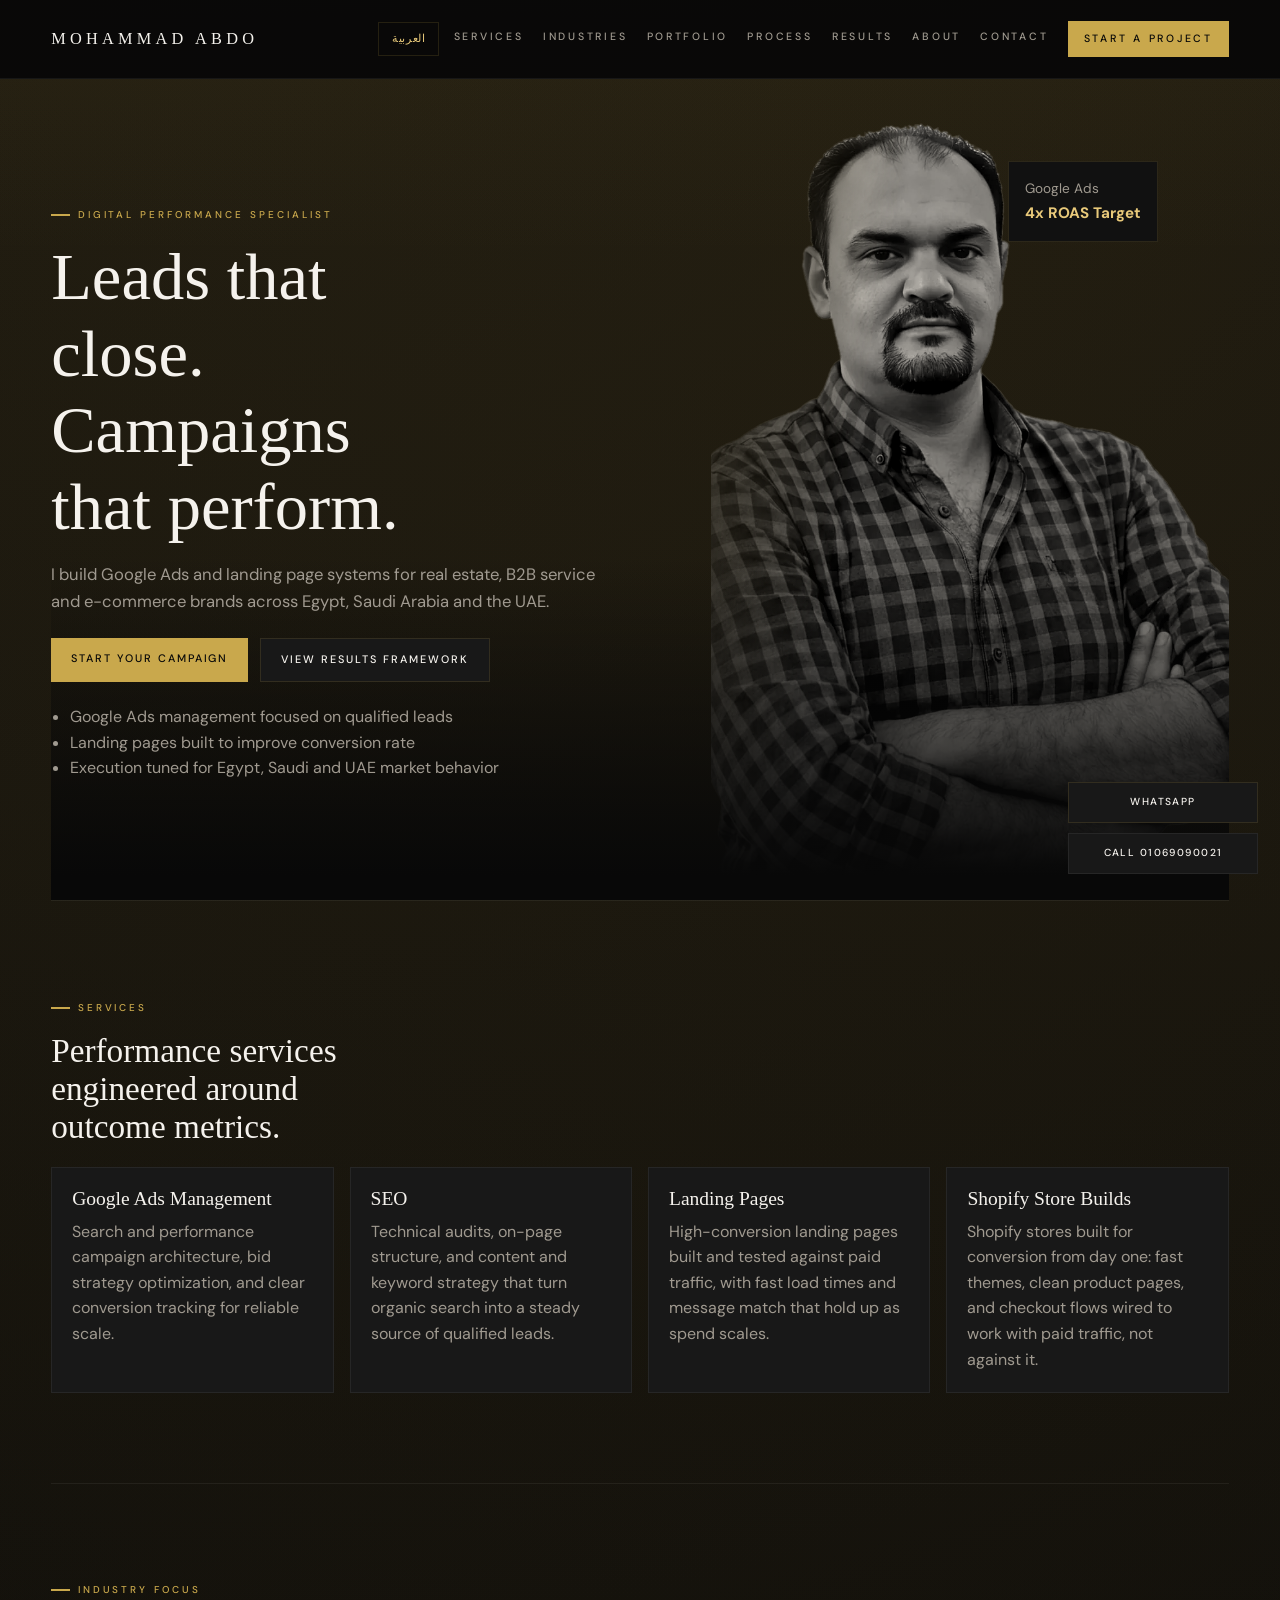
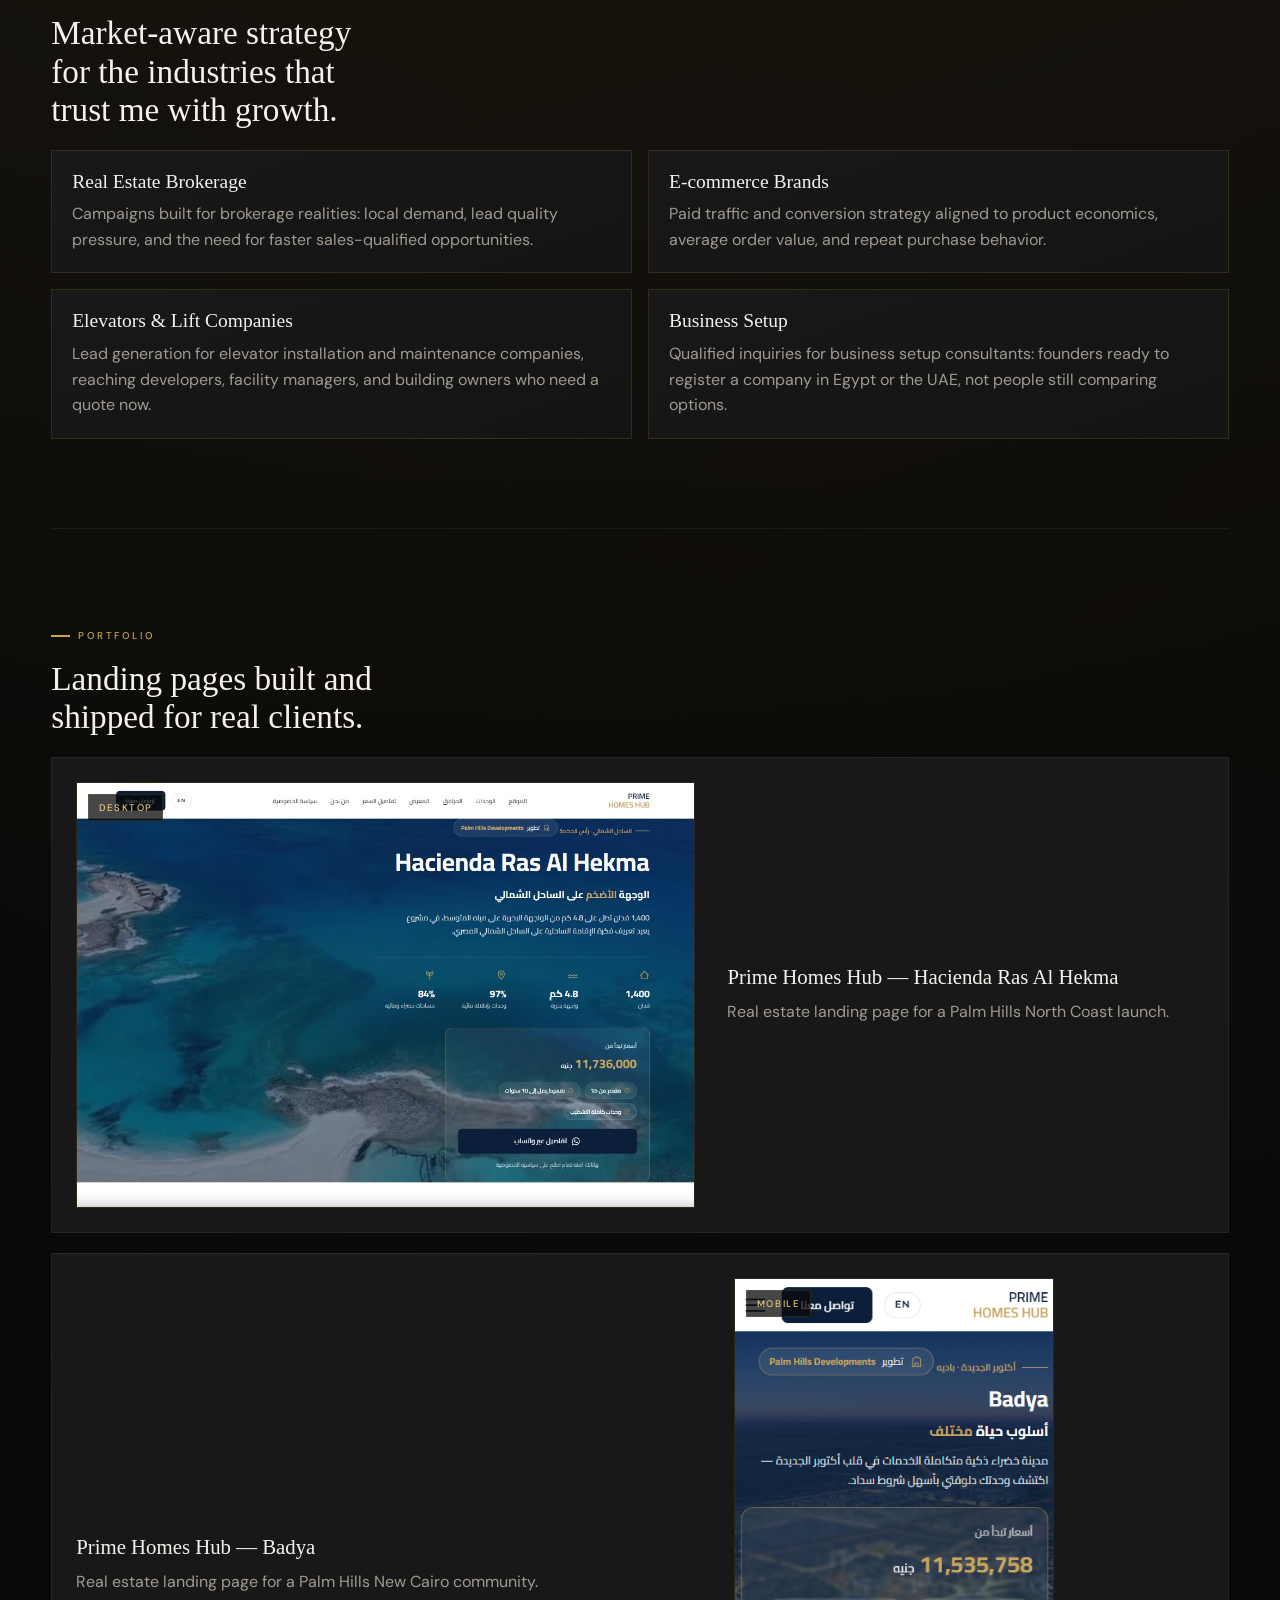
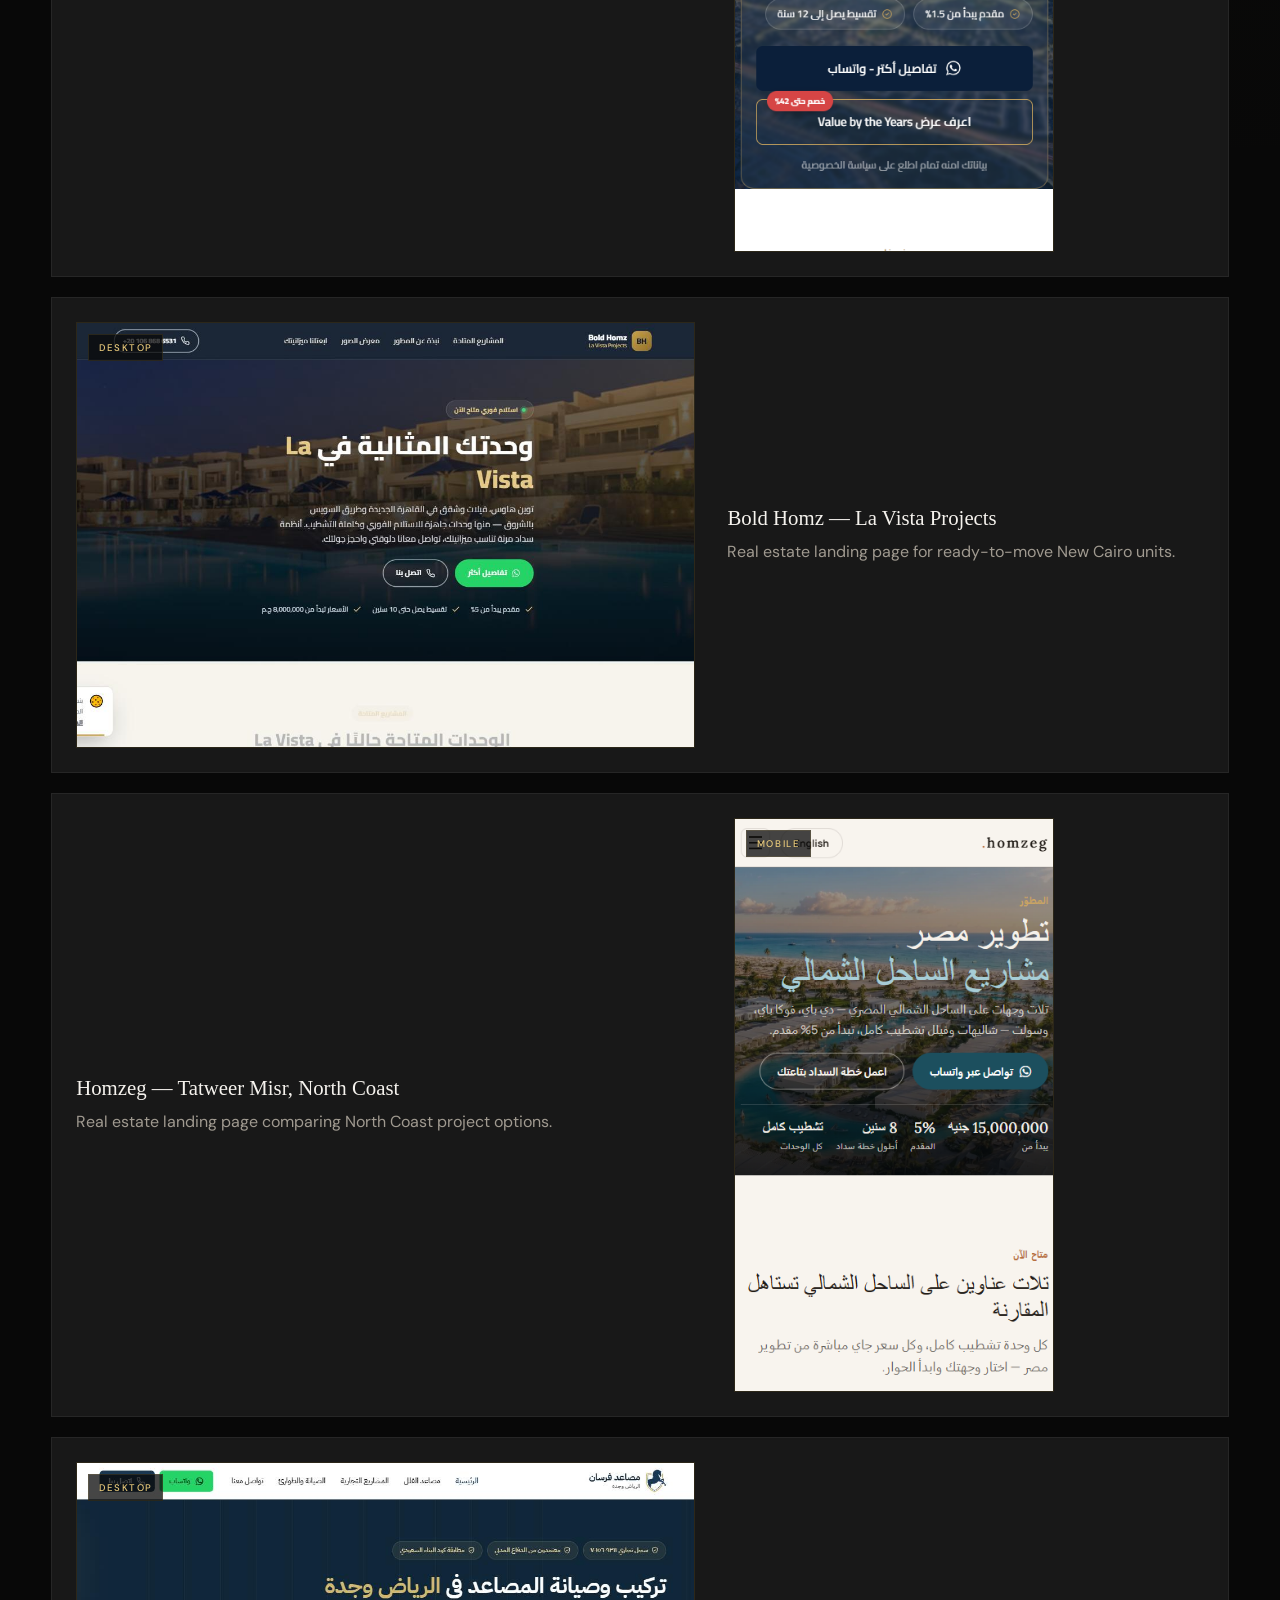
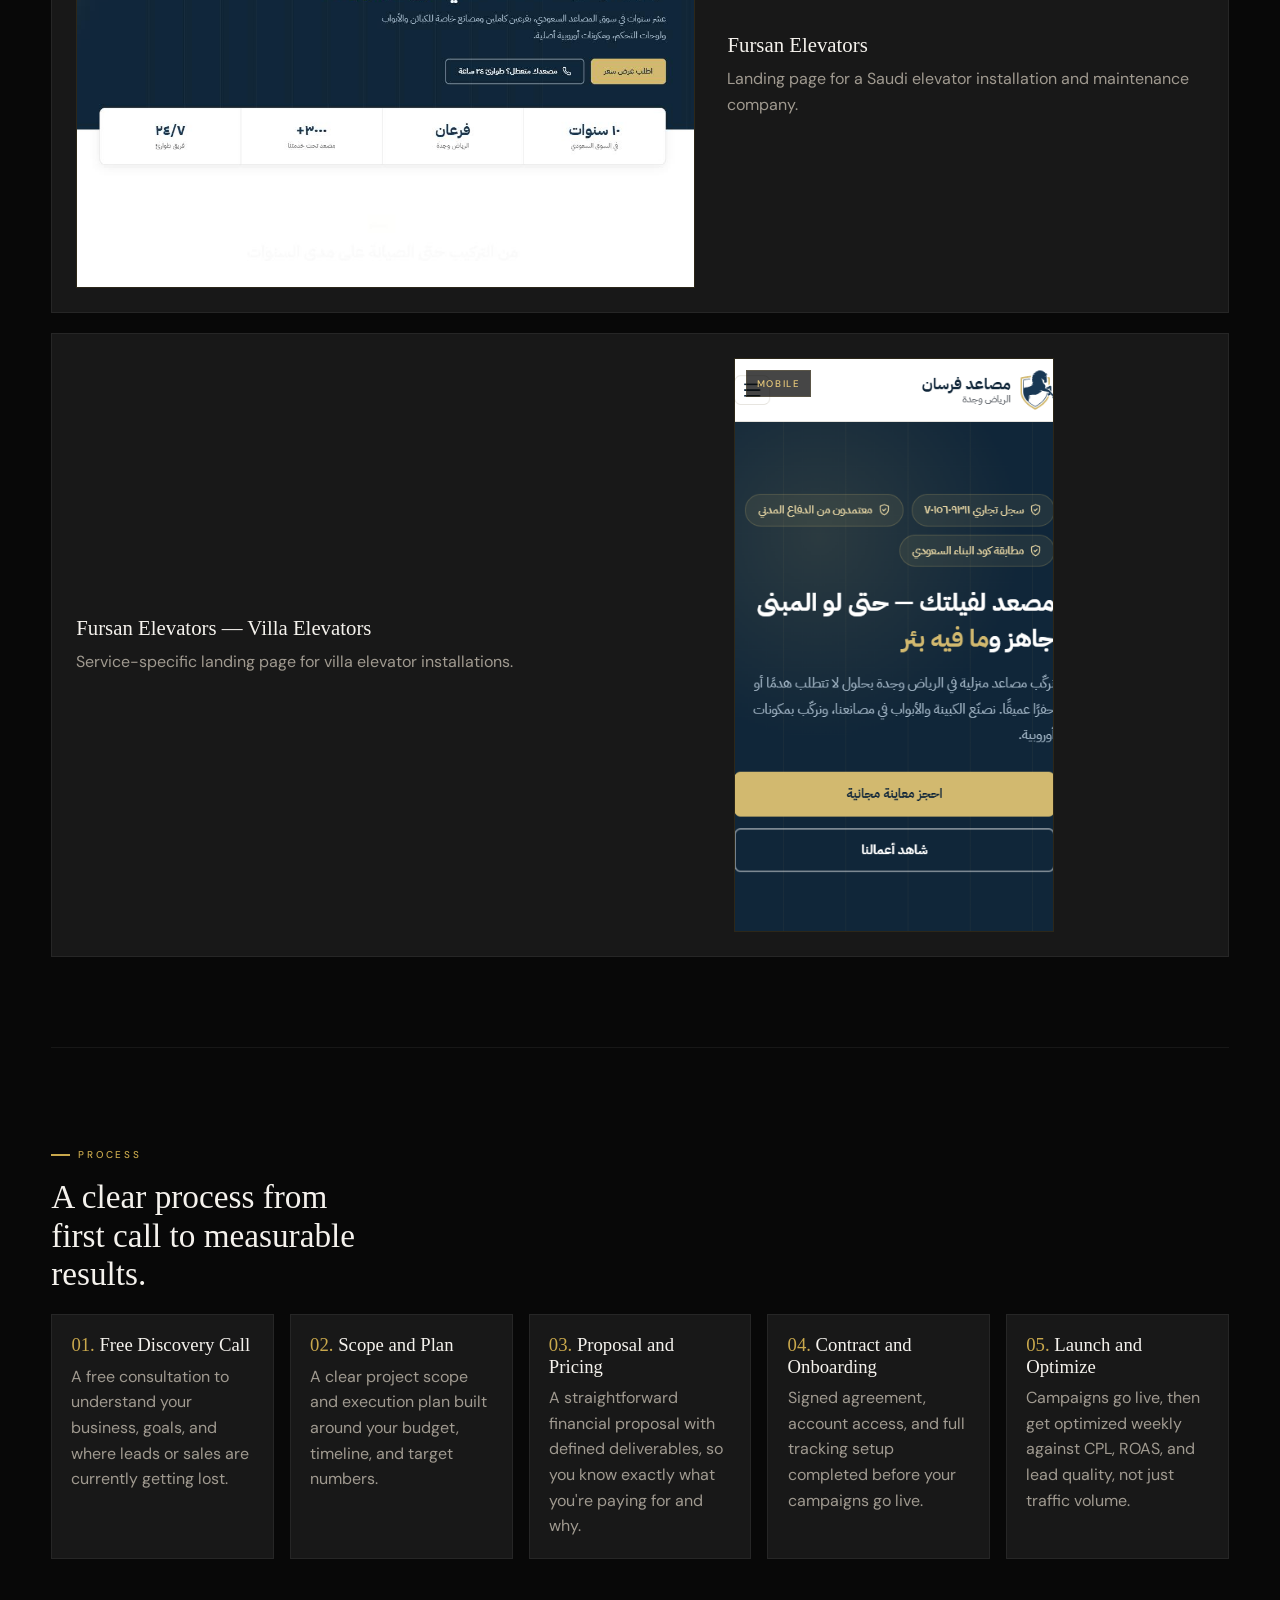
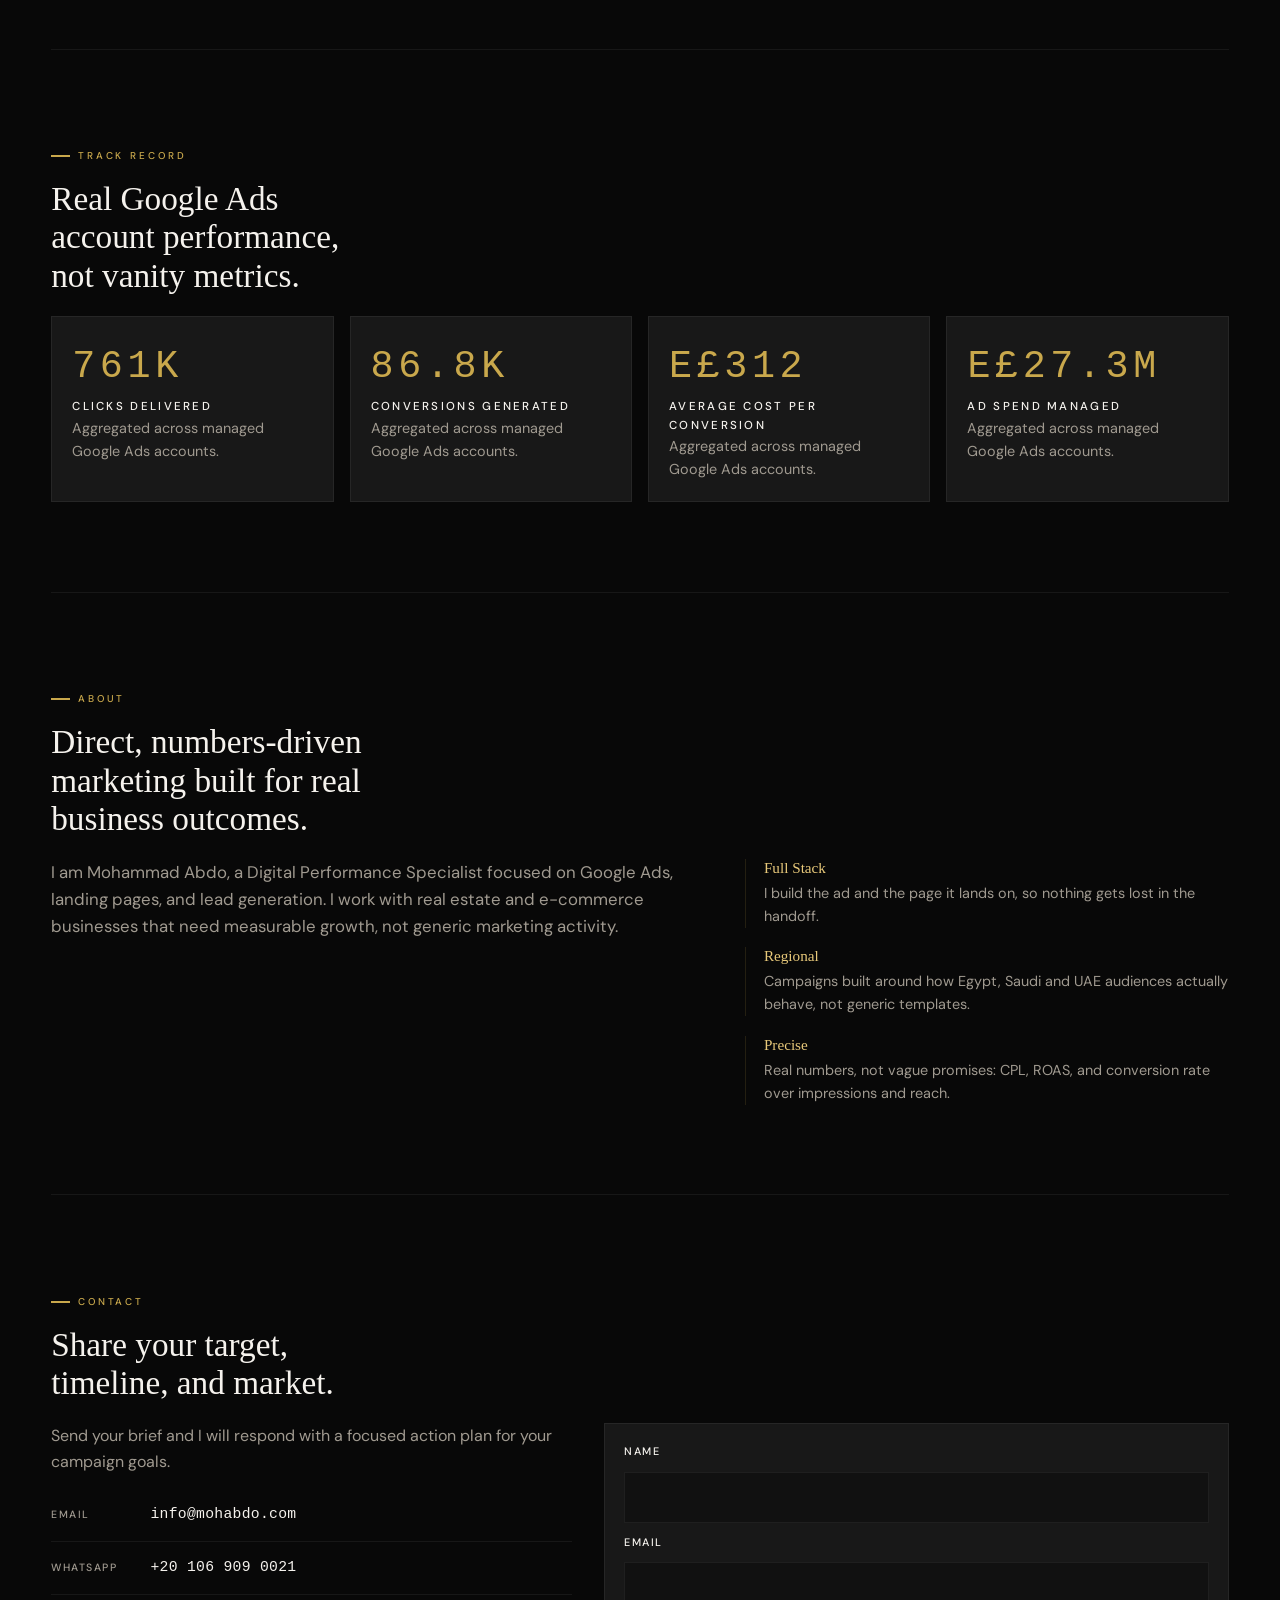
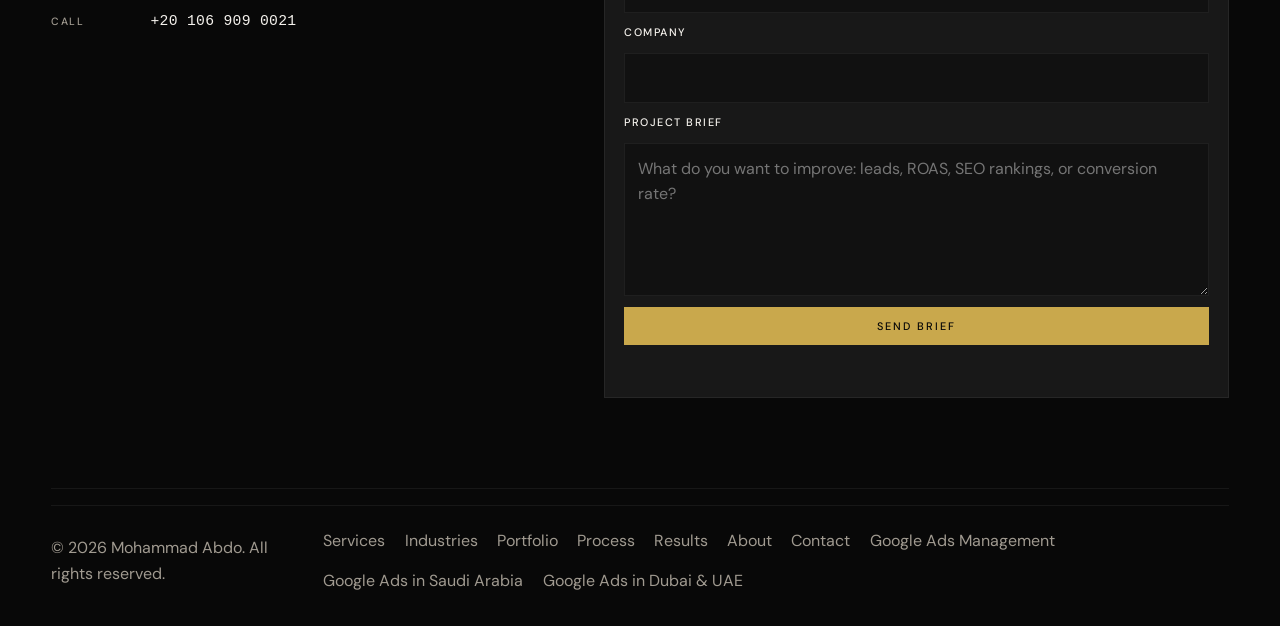
==== commit a853bf62: "Phase 3 (batch 1): Google Ads service page + Saudi Arabia and Dubai/UAE market pages (EN + AR) - /go" ====
--- a/index.html
+++ b/index.html
@@ -47,7 +47,7 @@
       rel="stylesheet"
     />
 
-    <link rel="stylesheet" href="css/style.css?v=4" />
+    <link rel="stylesheet" href="css/style.css?v=5" />
     <script type="application/ld+json">
 {
   "@context": "https://schema.org",
@@ -304,7 +304,7 @@
         </div>
         <div class="grid cards-4">
           <article class="card">
-            <h3 data-i18n="services.card1.title">Google Ads Management</h3>
+            <h3 data-i18n="services.card1.title"><a href="/google-ads-management/">Google Ads Management</a></h3>
             <p data-i18n="services.card1.desc">
               Search and performance campaign architecture, bid strategy optimization, and clear conversion tracking for reliable scale.
             </p>
@@ -638,6 +638,9 @@
         <a href="#results" data-i18n="nav.results">Results</a>
         <a href="#about" data-i18n="nav.about">About</a>
         <a href="#contact" data-i18n="nav.contact">Contact</a>
+        <a href="/google-ads-management/">Google Ads Management</a>
+        <a href="/google-ads-saudi-arabia/">Google Ads in Saudi Arabia</a>
+        <a href="/google-ads-dubai-uae/">Google Ads in Dubai & UAE</a>
       </div>
     </footer>
 
@@ -668,6 +671,6 @@
       <a class="mobile-action call" href="tel:+201069090021"><span data-i18n="floating.call">Call 01069090021</span></a>
     </div>
 
-    <script src="js/script.js?v=4" defer></script>
+    <script src="js/script.js?v=5" defer></script>
   </body>
 </html>
--- a/css/style.css
+++ b/css/style.css
@@ -1017,3 +1017,135 @@
   align-items: center;
   text-decoration: none;
 }
+
+/* ---------------------------------------------------------------------
+   Subpages (service and market pages)
+   --------------------------------------------------------------------- */
+.page-hero {
+  padding-block: 4rem 4.5rem;
+}
+
+.page-hero h1 {
+  max-width: 22ch;
+  font-size: clamp(2rem, 4.6vw, 3.6rem);
+  margin-top: 0.4rem;
+}
+
+.page-lead {
+  max-width: 68ch;
+  margin-top: 1.1rem;
+  color: var(--muted);
+  font-size: 1.05rem;
+}
+
+.breadcrumb {
+  margin-bottom: 1.6rem;
+  font-size: 0.78rem;
+  color: var(--muted);
+}
+
+.breadcrumb a {
+  color: var(--brand-light);
+}
+
+.prose {
+  max-width: 72ch;
+  display: grid;
+  gap: 0.9rem;
+  color: var(--muted);
+  font-size: 1.02rem;
+}
+
+.checklist {
+  list-style: none;
+  margin: 0;
+  padding: 0;
+  display: grid;
+  gap: 0.85rem;
+  max-width: 80ch;
+}
+
+.checklist li {
+  position: relative;
+  padding: 1rem 1.2rem;
+  padding-inline-start: 2.6rem;
+  border: 1px solid var(--line);
+  background: var(--surface);
+  color: var(--muted);
+}
+
+.checklist li::before {
+  content: "";
+  position: absolute;
+  inset-inline-start: 1.1rem;
+  top: 1.45rem;
+  width: 0.55rem;
+  height: 0.55rem;
+  background: var(--brand);
+}
+
+.checklist strong {
+  color: var(--ink);
+  font-weight: 500;
+}
+
+.link-card {
+  display: block;
+  transition: border-color 0.2s ease;
+}
+
+.link-card:hover {
+  border-color: var(--brand);
+}
+
+.link-card h3 span {
+  color: var(--brand);
+}
+
+.faq-list {
+  display: grid;
+  gap: 0.6rem;
+  max-width: 80ch;
+}
+
+.faq-item {
+  border: 1px solid var(--line);
+  background: var(--surface);
+}
+
+.faq-item summary {
+  cursor: pointer;
+  padding: 1rem 1.2rem;
+  font-weight: 500;
+  list-style: none;
+}
+
+.faq-item summary::-webkit-details-marker {
+  display: none;
+}
+
+.faq-item summary::after {
+  content: "+";
+  float: inline-end;
+  color: var(--brand);
+}
+
+.faq-item[open] summary::after {
+  content: "–";
+}
+
+.faq-item p {
+  padding: 0 1.2rem 1.1rem;
+  color: var(--muted);
+}
+
+.footer-links a[aria-current="page"],
+.nav-links a[aria-current="page"] {
+  color: var(--brand-light);
+}
+
+@media (max-width: 760px) {
+  .page-hero {
+    padding-block: 2.6rem 3rem;
+  }
+}
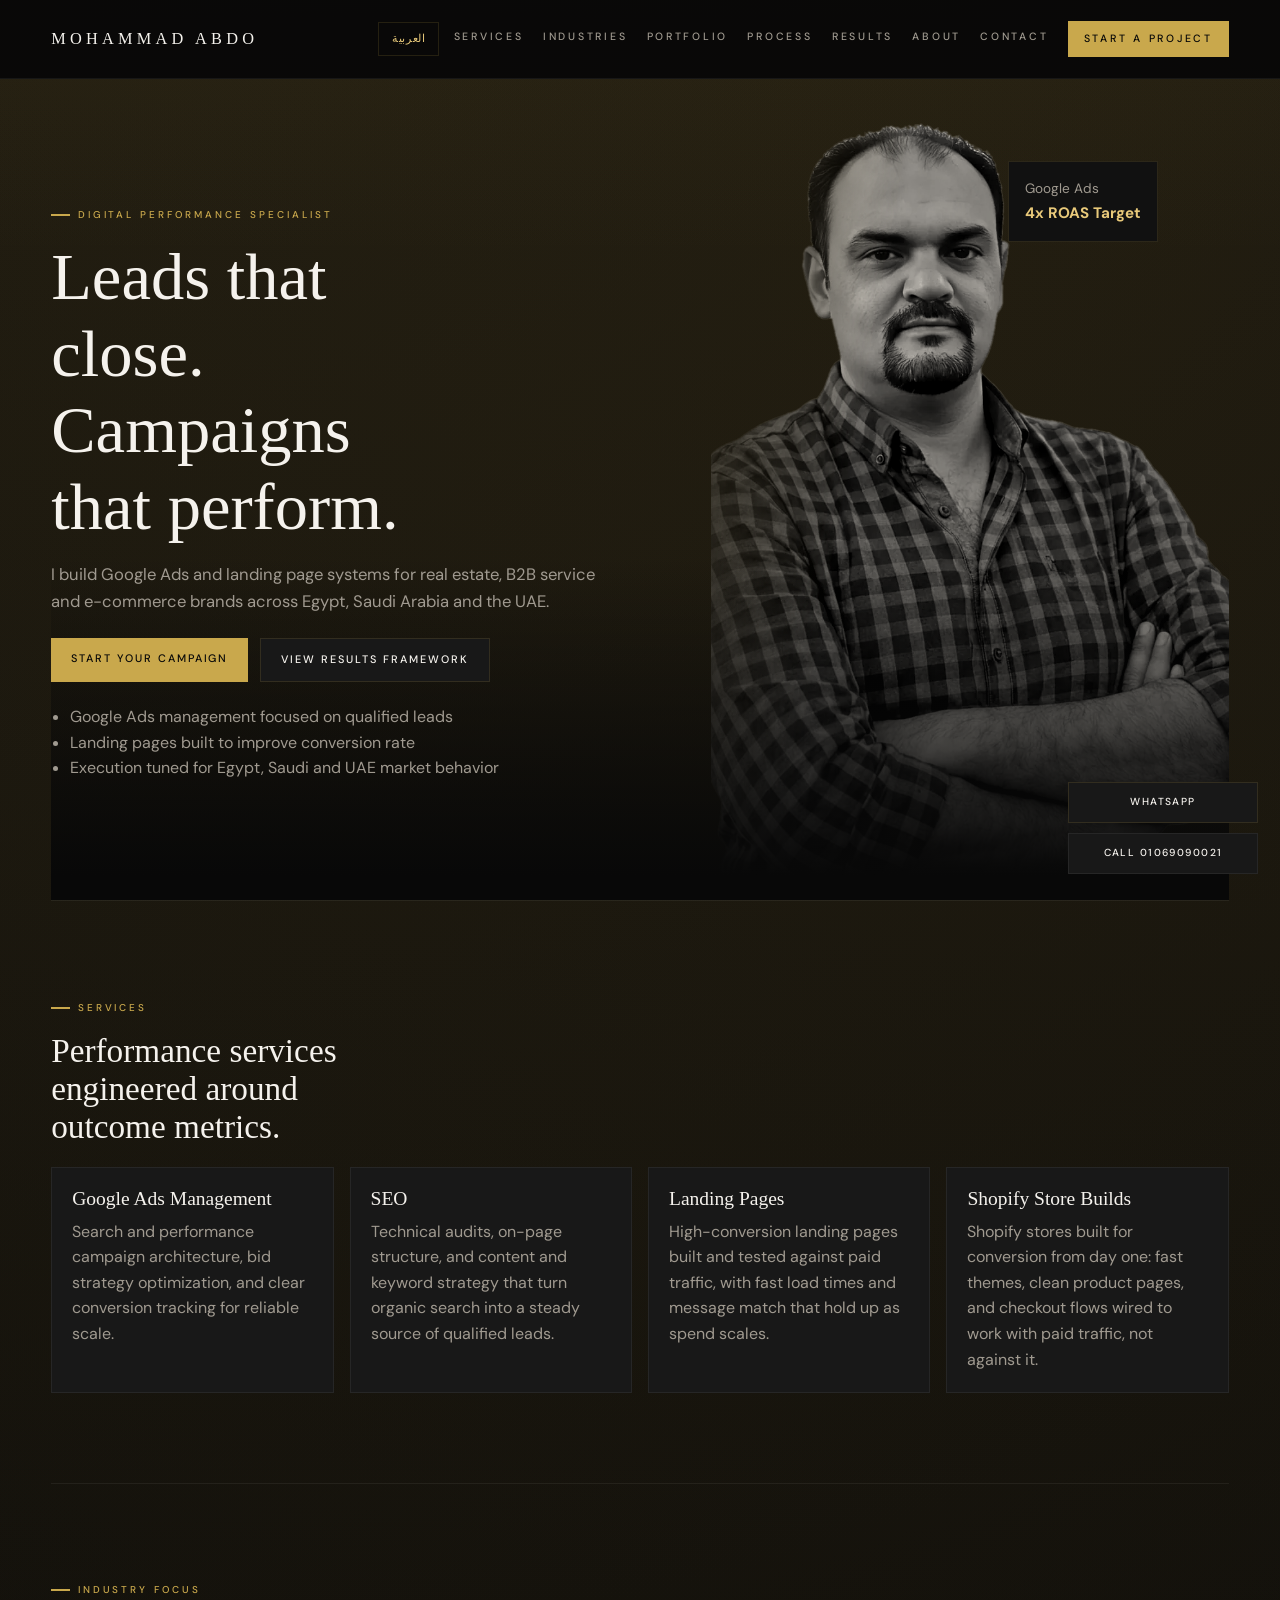
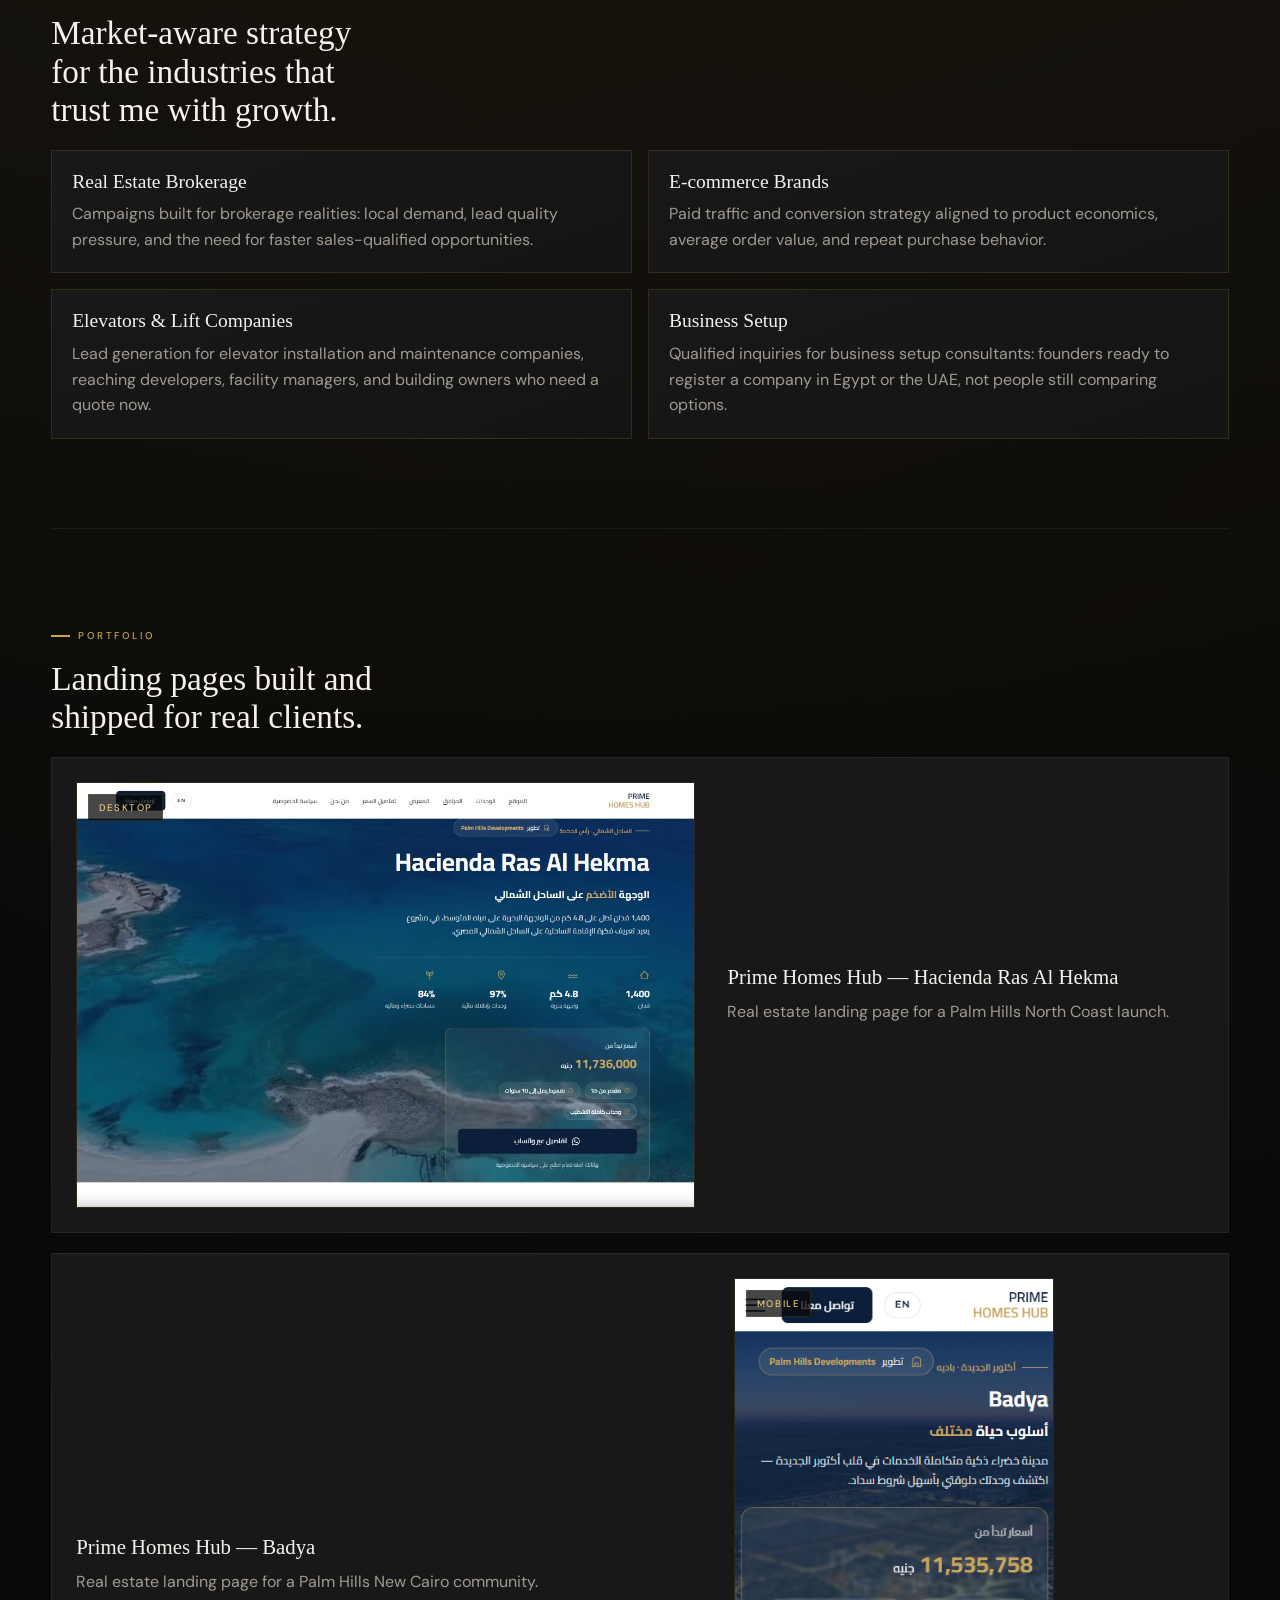
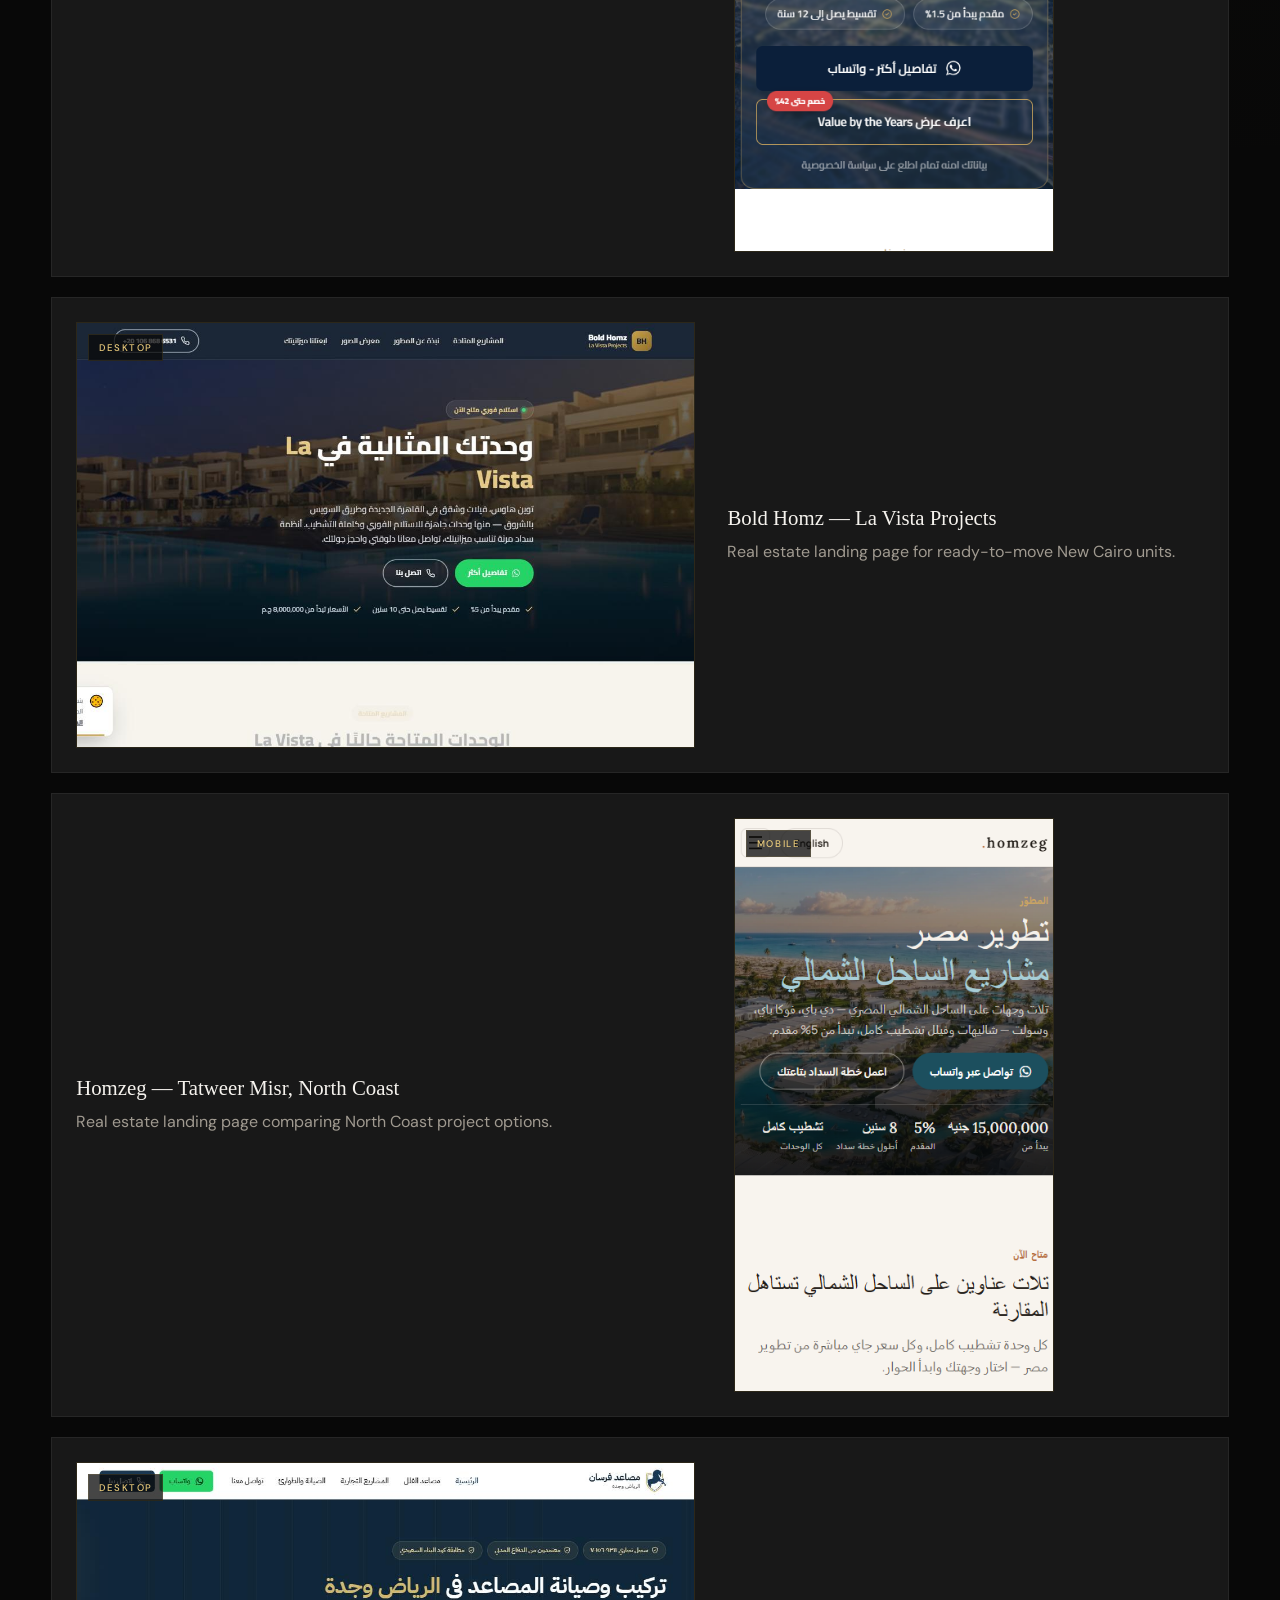
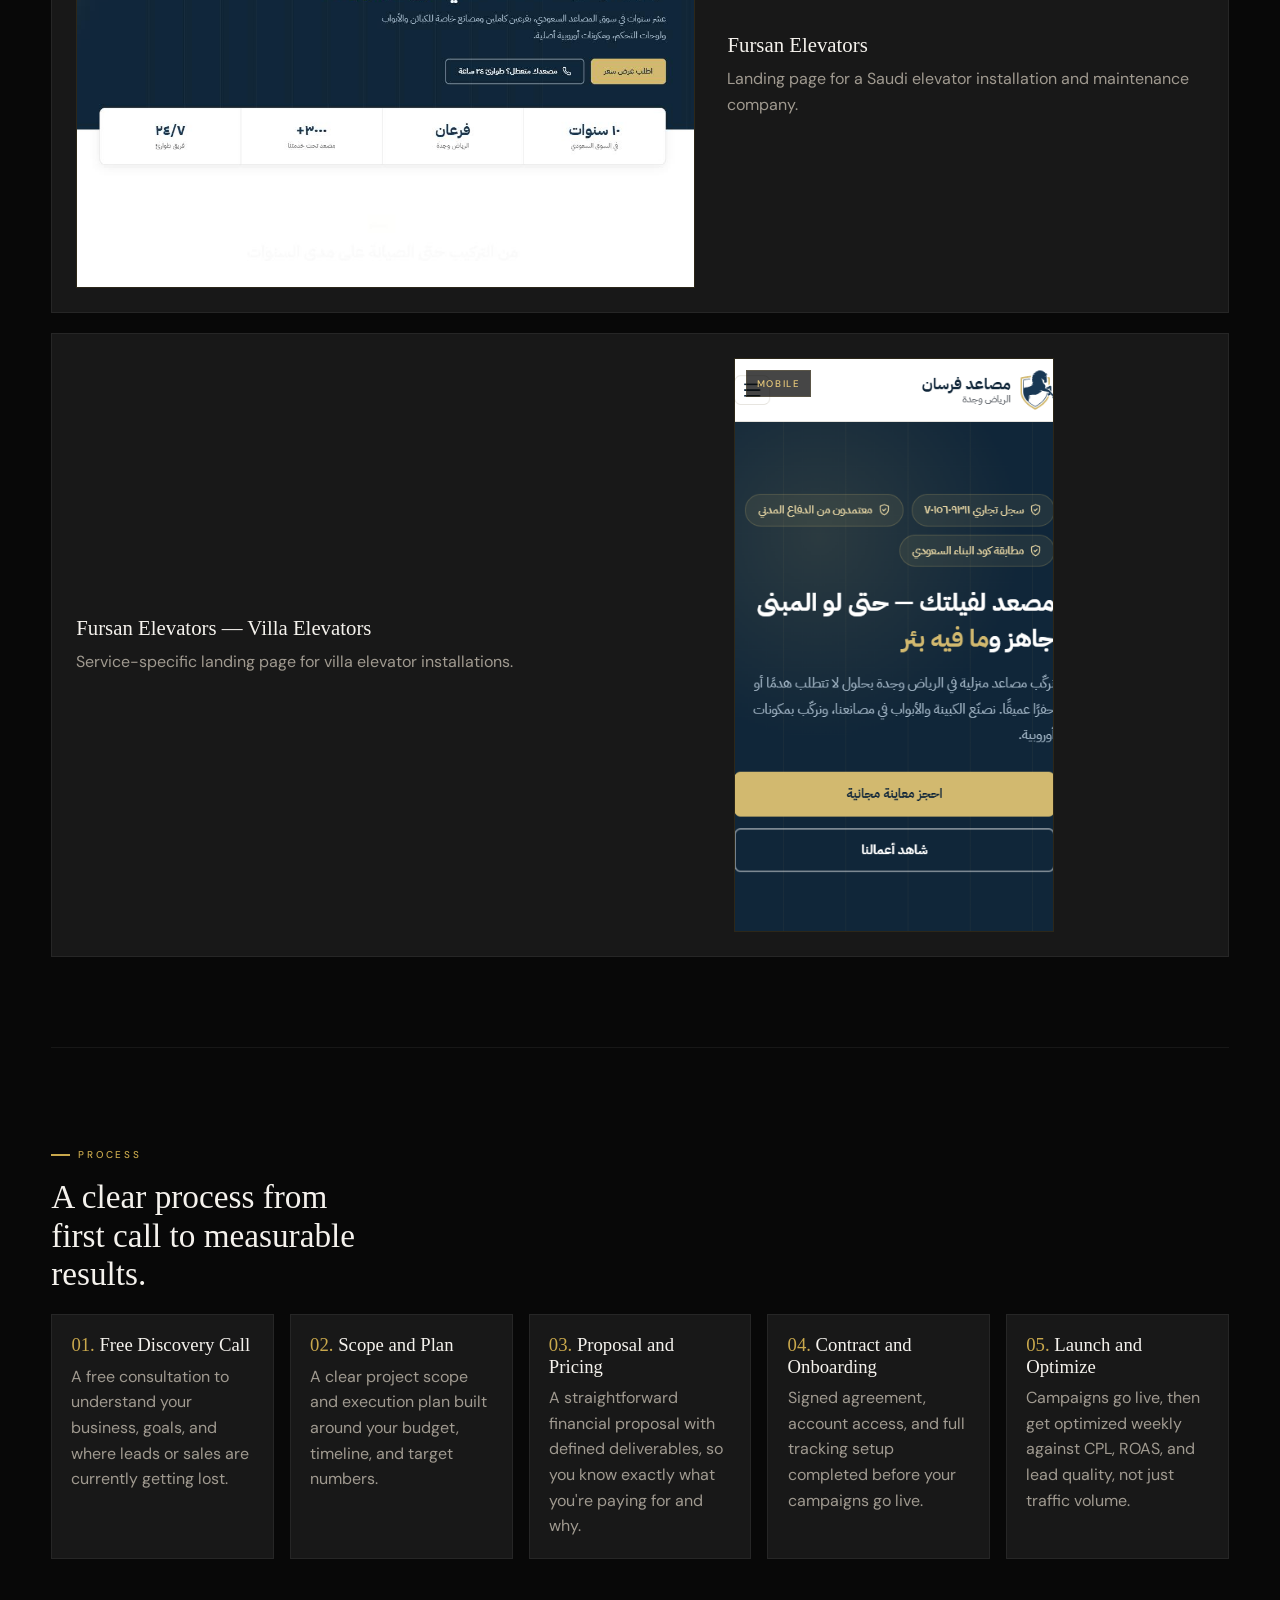
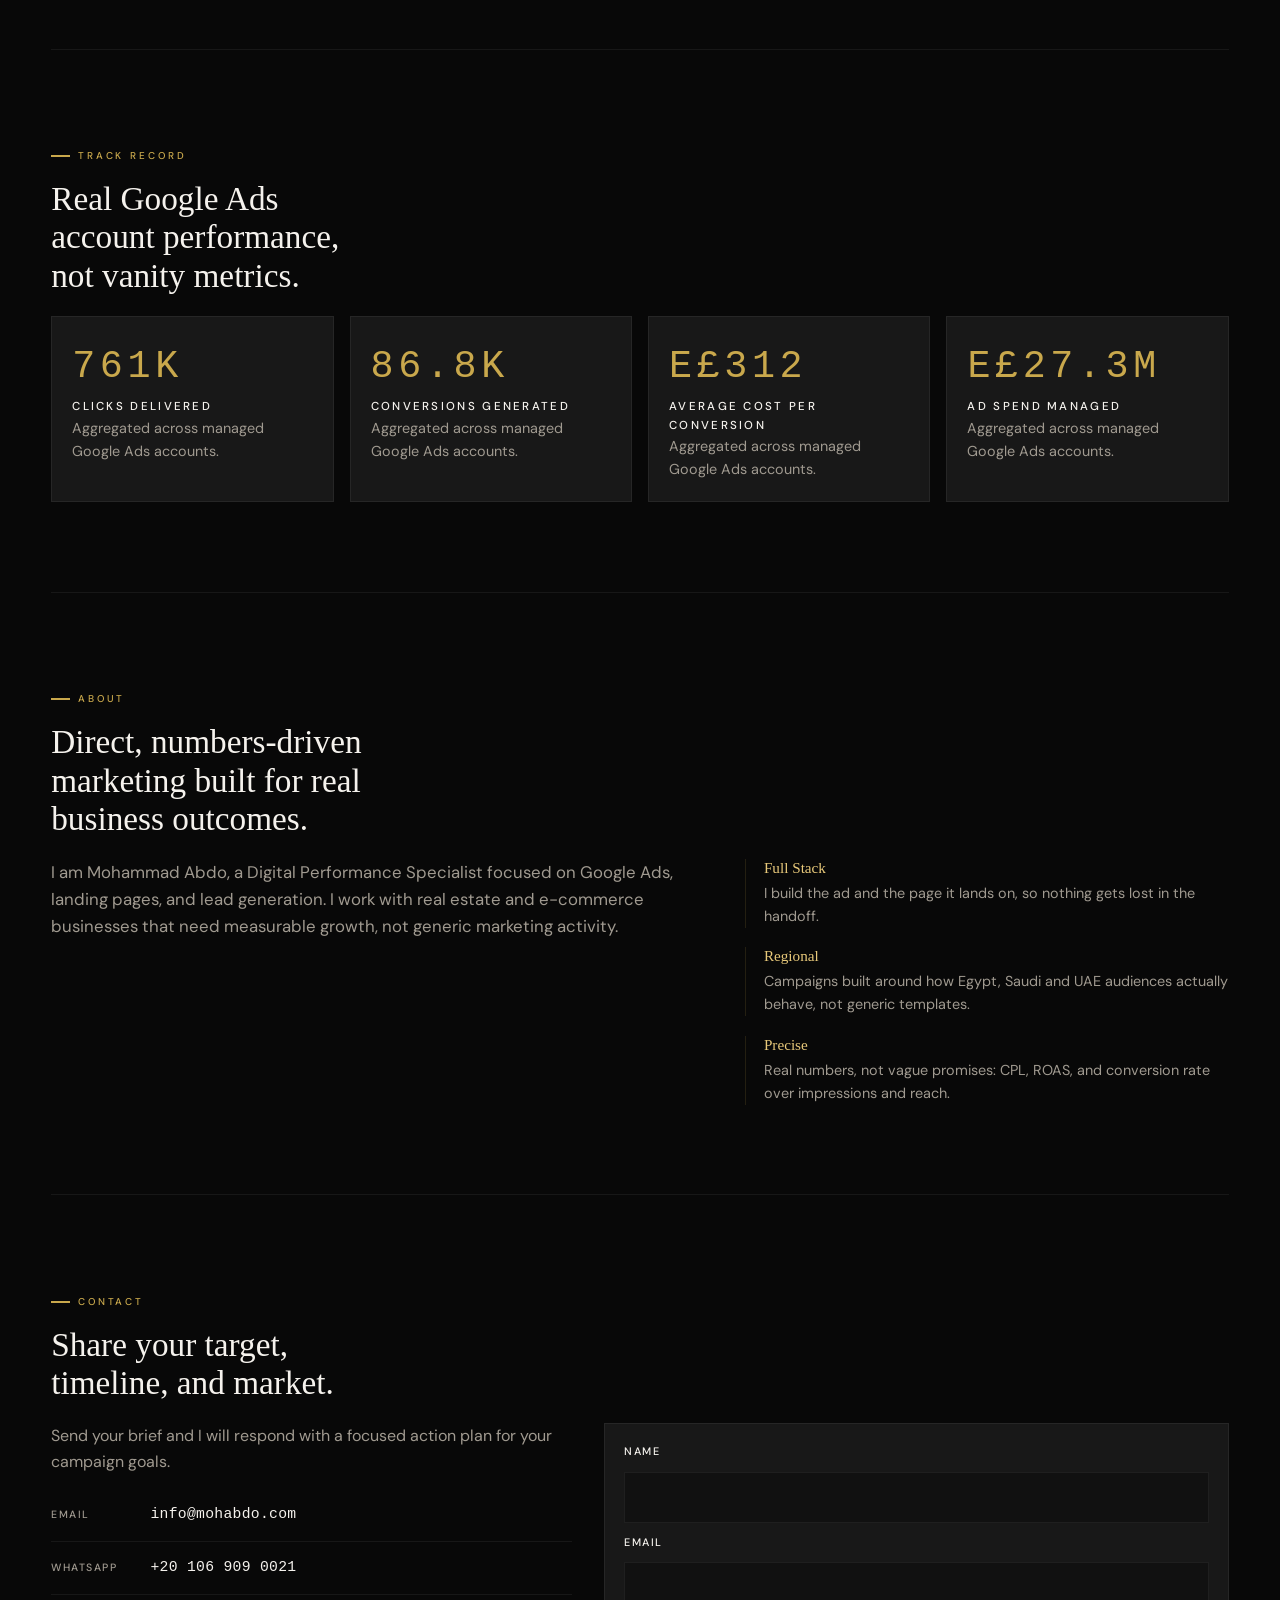
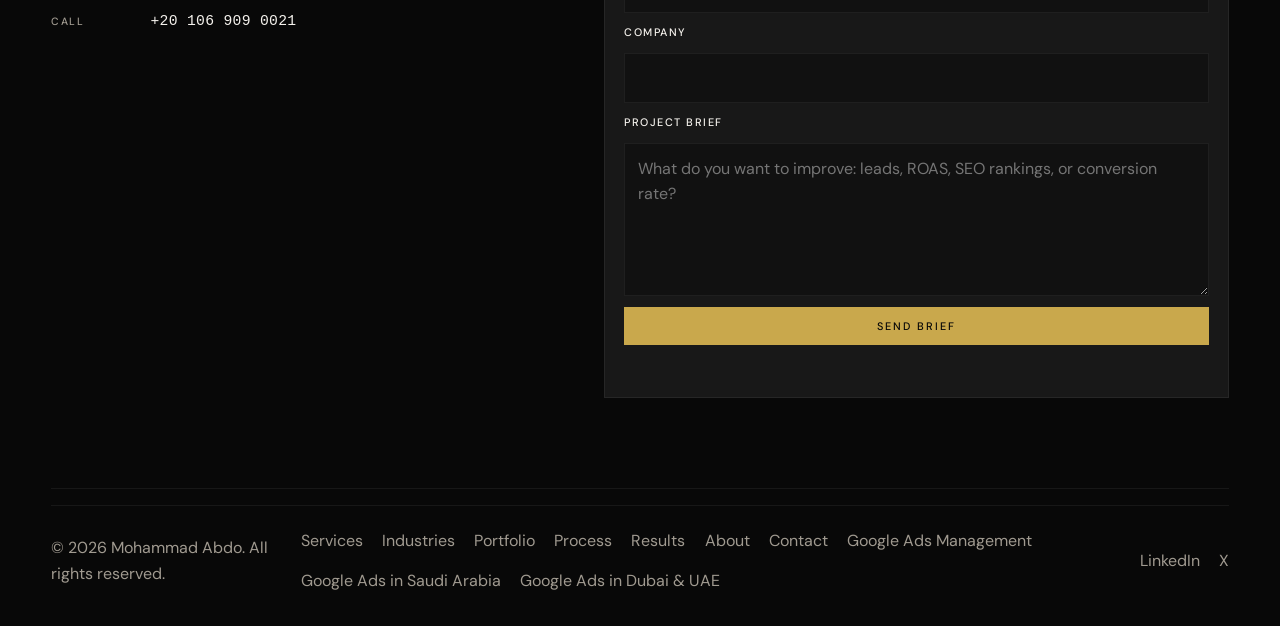
==== commit 746ff083: "Add X profile to Person schema and LinkedIn/X links to all page footers Co-Authored-By: Claude Fable" ====
--- a/index.html
+++ b/index.html
@@ -89,7 +89,8 @@
       },
       "sameAs": [
         "https://www.linkedin.com/in/mohammad-abdo-90b87ba0/",
-        "https://www.upwork.com/freelancers/~0118c8a663585eff20"
+        "https://www.upwork.com/freelancers/~0118c8a663585eff20",
+        "https://x.com/muha_abdo"
       ]
     },
     {
@@ -642,6 +643,10 @@
         <a href="/google-ads-saudi-arabia/">Google Ads in Saudi Arabia</a>
         <a href="/google-ads-dubai-uae/">Google Ads in Dubai & UAE</a>
       </div>
+      <nav class="footer-links footer-social" style="flex:none" aria-label="Profiles">
+        <a href="https://www.linkedin.com/in/mohammad-abdo-90b87ba0/" target="_blank" rel="me noopener noreferrer">LinkedIn</a>
+        <a href="https://x.com/muha_abdo" target="_blank" rel="me noopener noreferrer">X</a>
+      </nav>
     </footer>
 
     <div class="floating-contact desktop-only" aria-label="Quick contact actions">
--- a/css/style.css
+++ b/css/style.css
@@ -1149,3 +1149,92 @@
     padding-block: 2.6rem 3rem;
   }
 }
+
+/* Developer name strip (text only, no logos) */
+.dev-strip {
+  margin-top: 1.5rem;
+  padding: 1.1rem 1.25rem;
+  border: 1px solid var(--line-gold);
+  background: var(--surface);
+  direction: ltr;
+  overflow: hidden;
+}
+
+.dev-strip-caption {
+  margin: 0 0 0.7rem;
+  color: var(--muted);
+  font-size: 0.9rem;
+}
+
+html[dir="rtl"] .dev-strip-caption {
+  direction: rtl;
+  text-align: right;
+}
+
+.dev-strip-track,
+.dev-strip-list {
+  display: flex;
+  align-items: center;
+}
+
+.dev-strip-list {
+  flex: 1 0 auto;
+  justify-content: space-between;
+  gap: 1.5rem;
+  margin: 0;
+  padding: 0;
+  list-style: none;
+}
+
+.dev-strip-list li {
+  font-family: "DM Sans", sans-serif;
+  font-weight: 500;
+  font-size: 0.95rem;
+  letter-spacing: 0.28em;
+  text-transform: uppercase;
+  color: var(--brand);
+  white-space: nowrap;
+}
+
+.dev-strip-list[aria-hidden="true"] {
+  display: none;
+}
+
+@media (max-width: 760px) {
+  .dev-strip-track {
+    width: max-content;
+    animation: dev-strip-scroll 22s linear infinite;
+  }
+
+  .dev-strip-list,
+  .dev-strip-list[aria-hidden="true"] {
+    display: flex;
+    flex: 0 0 auto;
+    justify-content: flex-start;
+    gap: 2.2rem;
+    padding-right: 2.2rem;
+  }
+}
+
+@keyframes dev-strip-scroll {
+  to {
+    transform: translateX(-50%);
+  }
+}
+
+@media (max-width: 760px) and (prefers-reduced-motion: reduce) {
+  .dev-strip-track {
+    width: auto;
+    animation: none;
+  }
+
+  .dev-strip-list {
+    flex-wrap: wrap;
+    gap: 0.6rem 1.6rem;
+    padding-right: 0;
+  }
+
+  .dev-strip-list[aria-hidden="true"] {
+    display: none;
+  }
+}
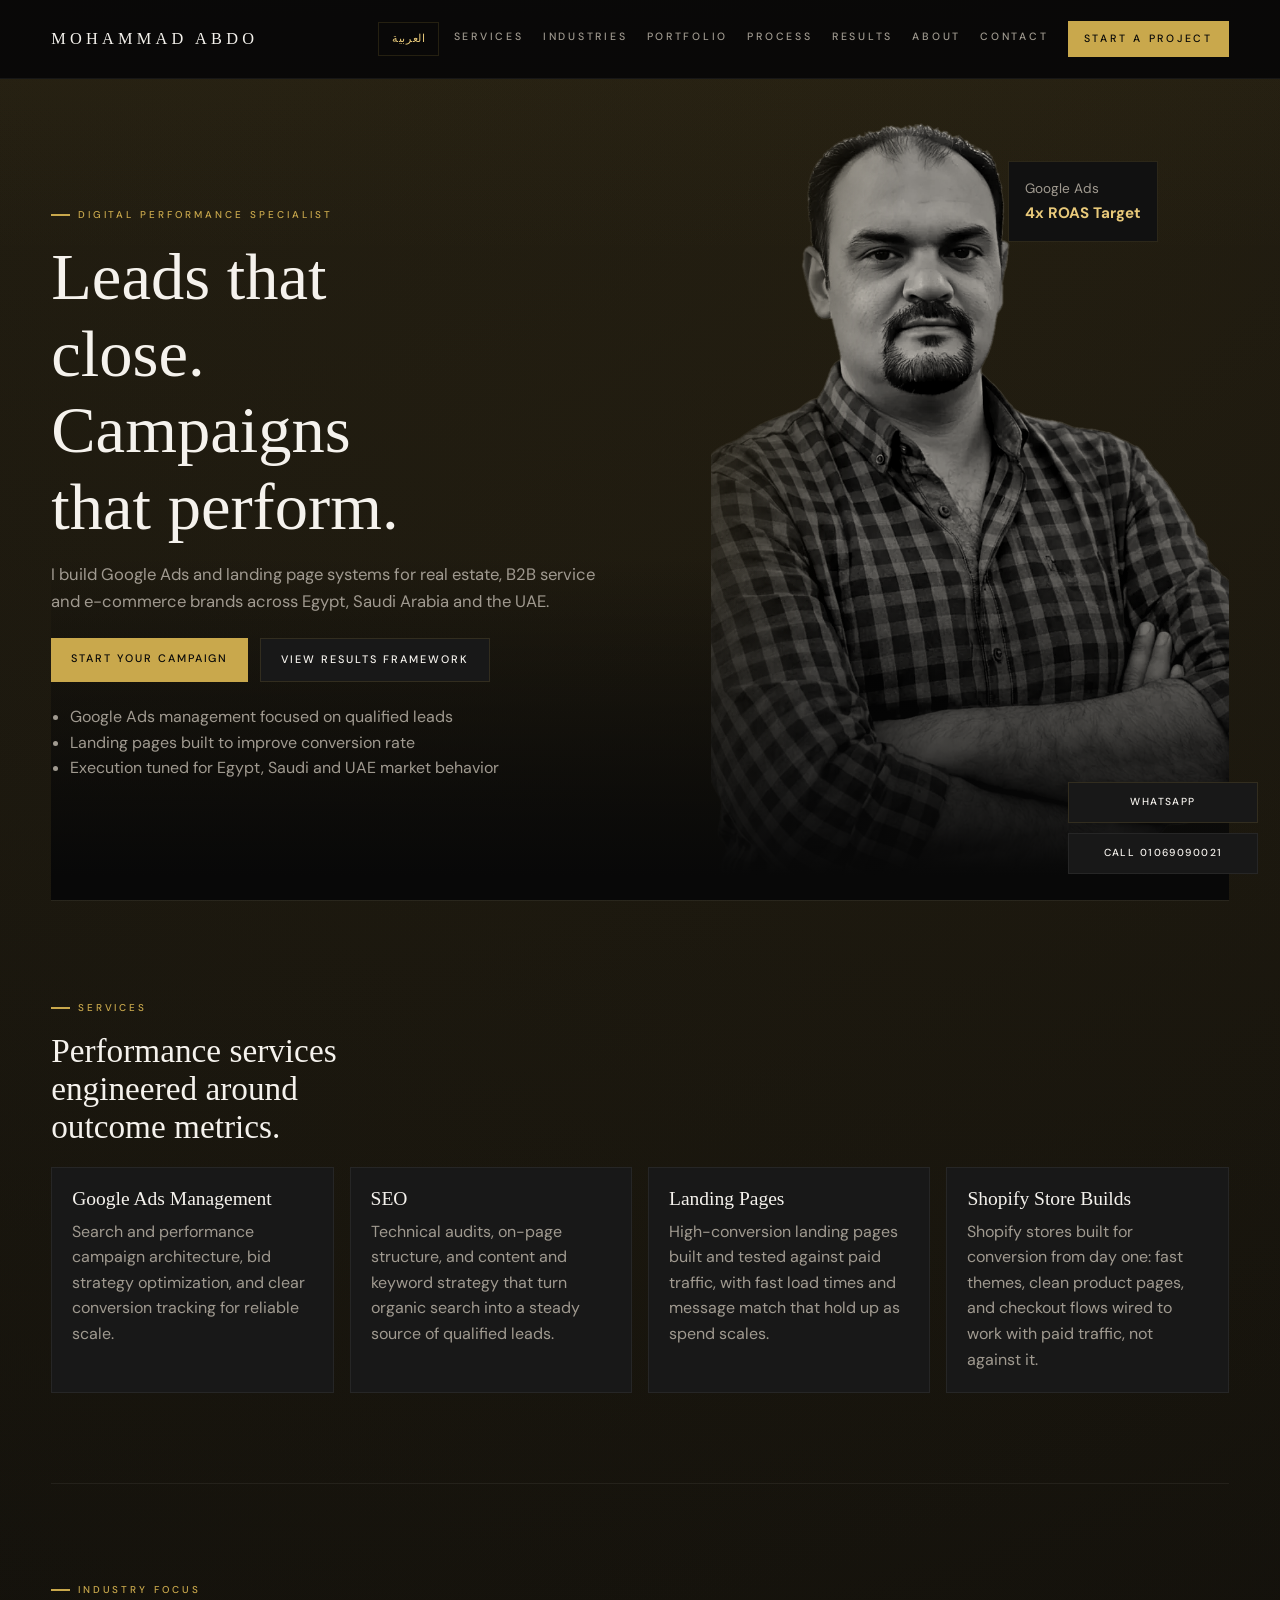
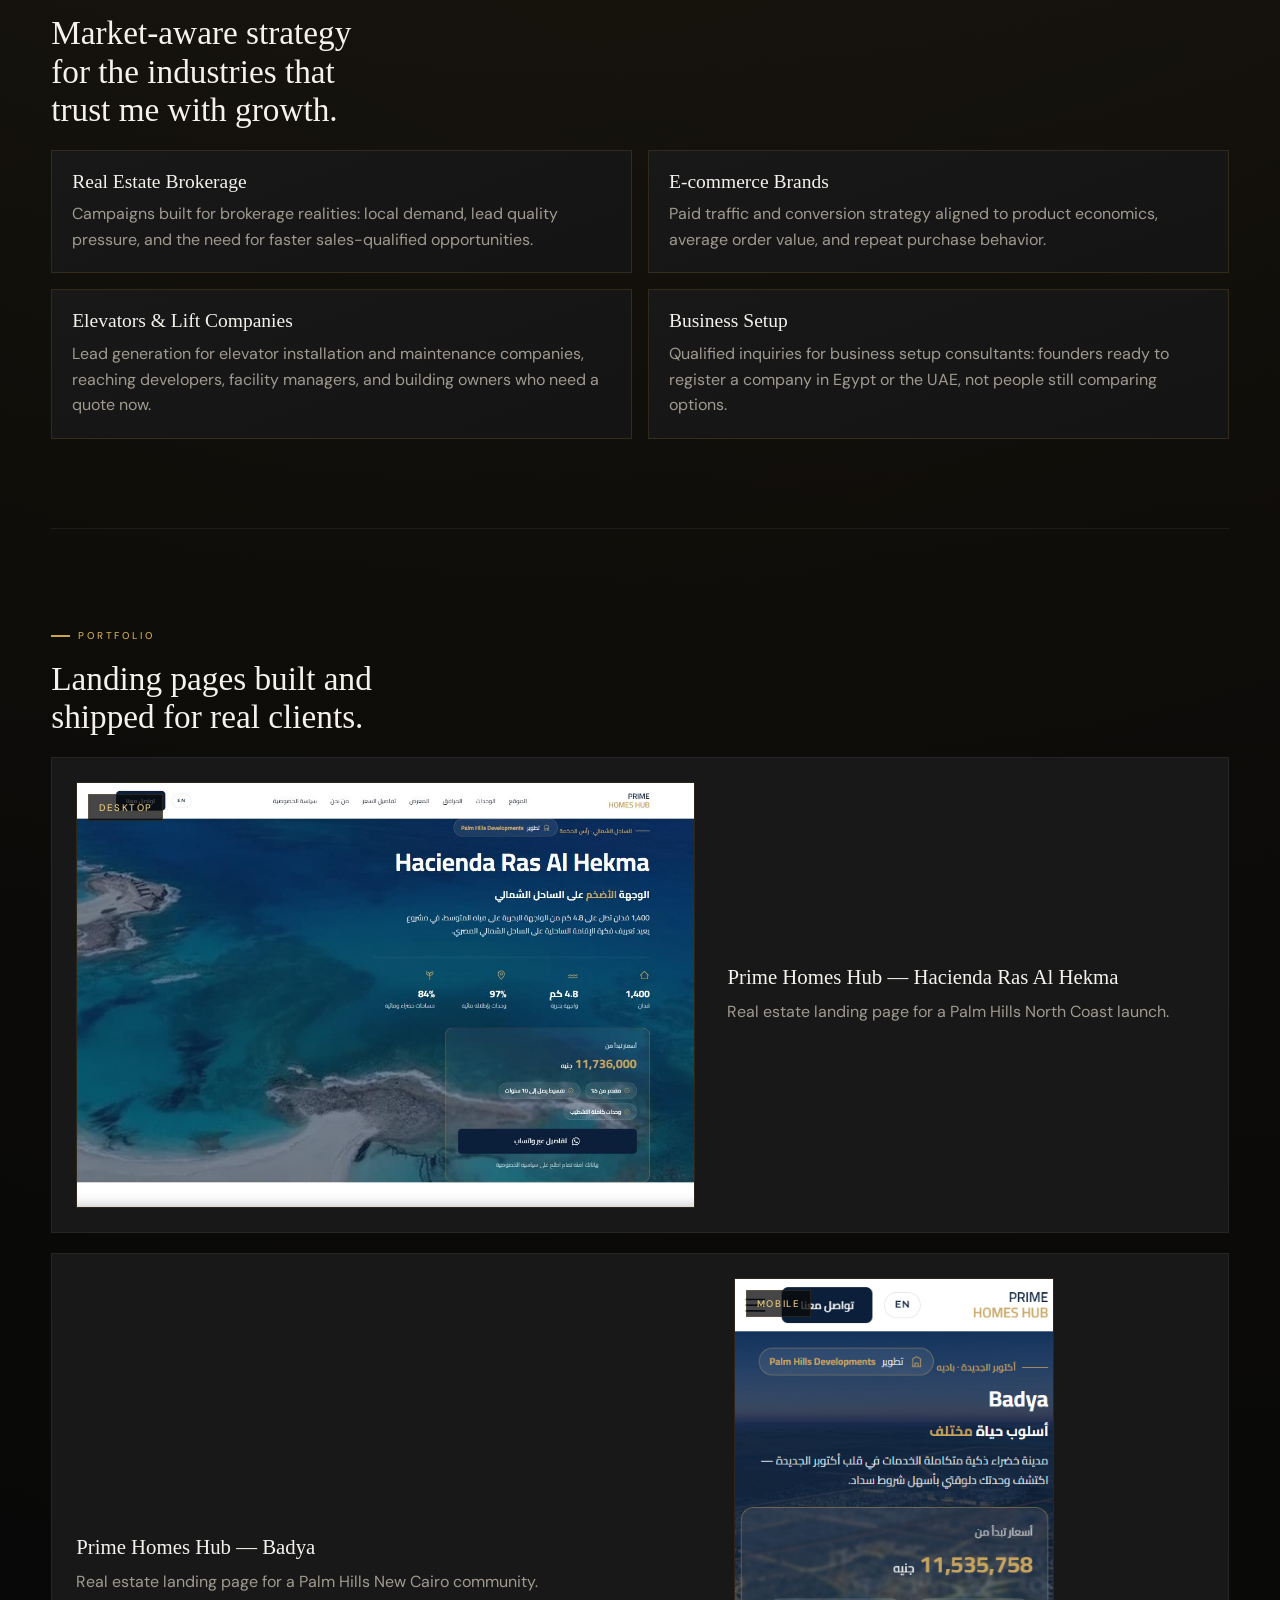
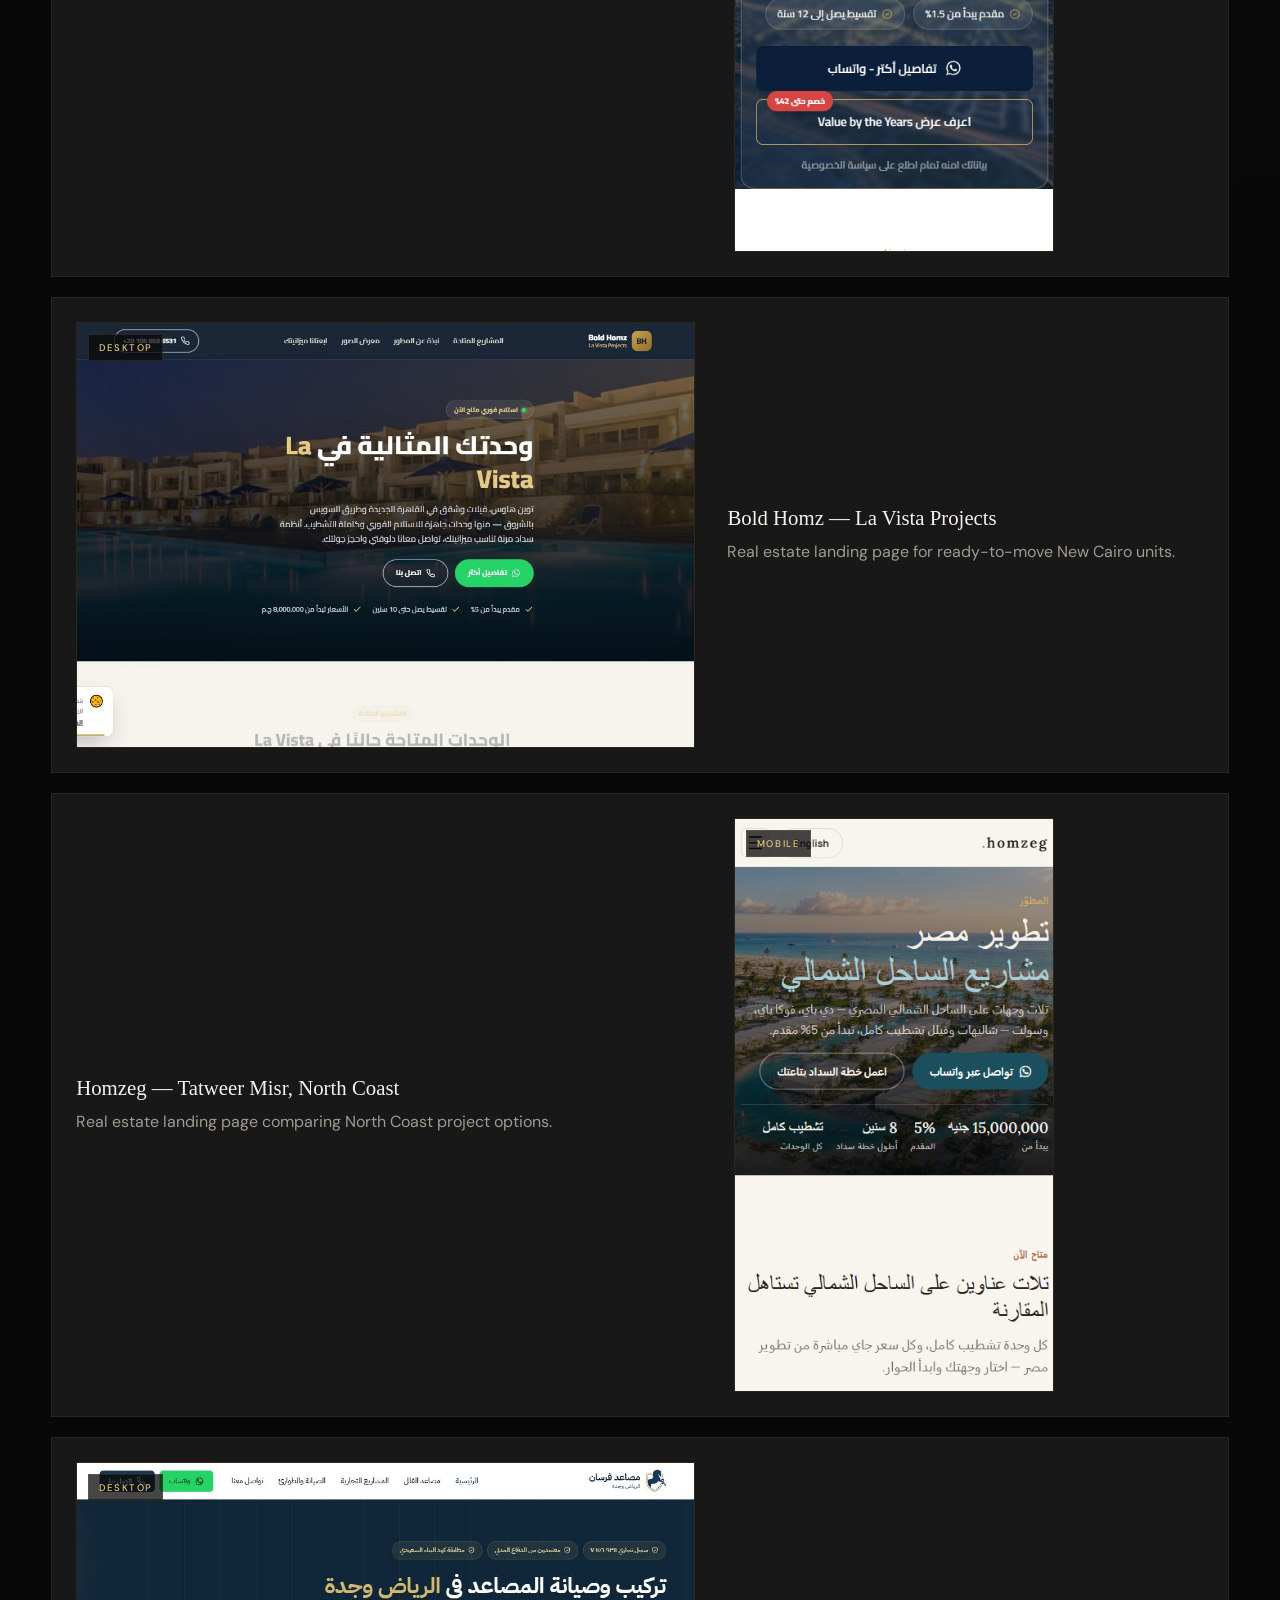
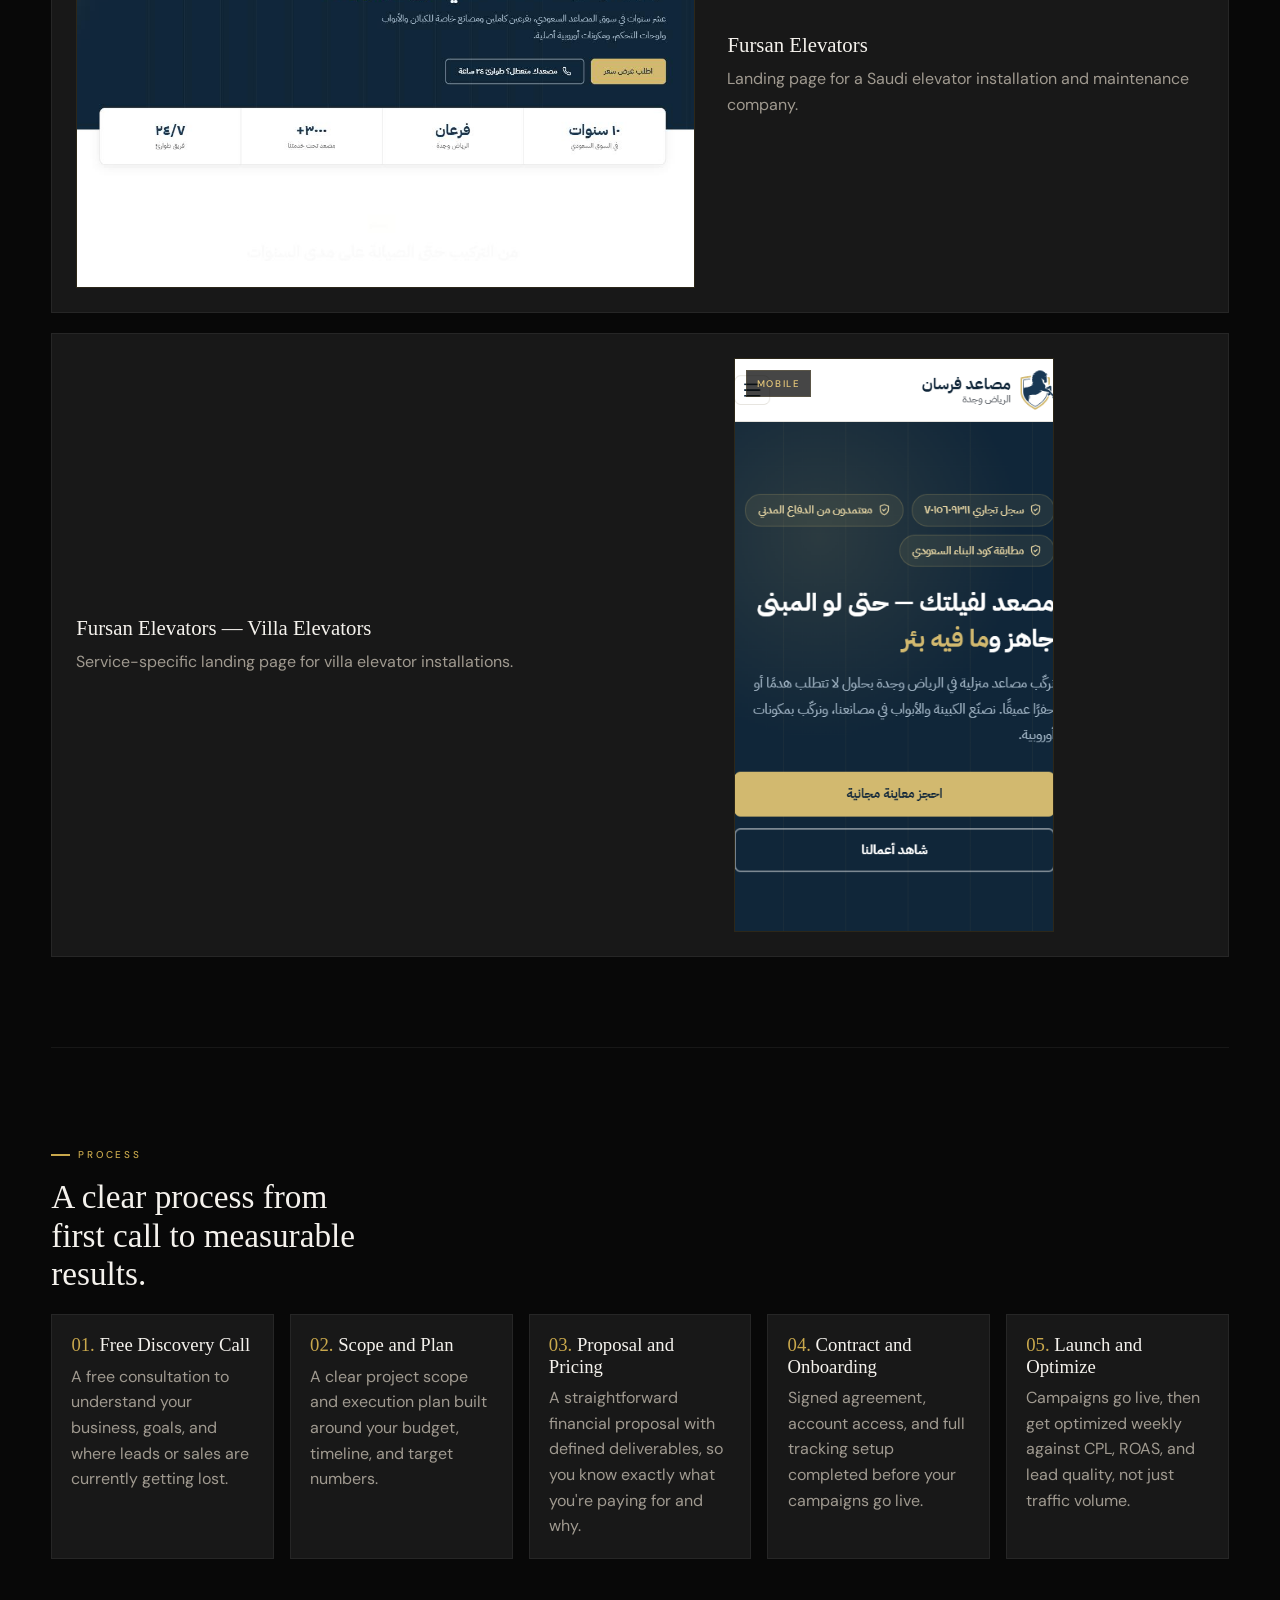
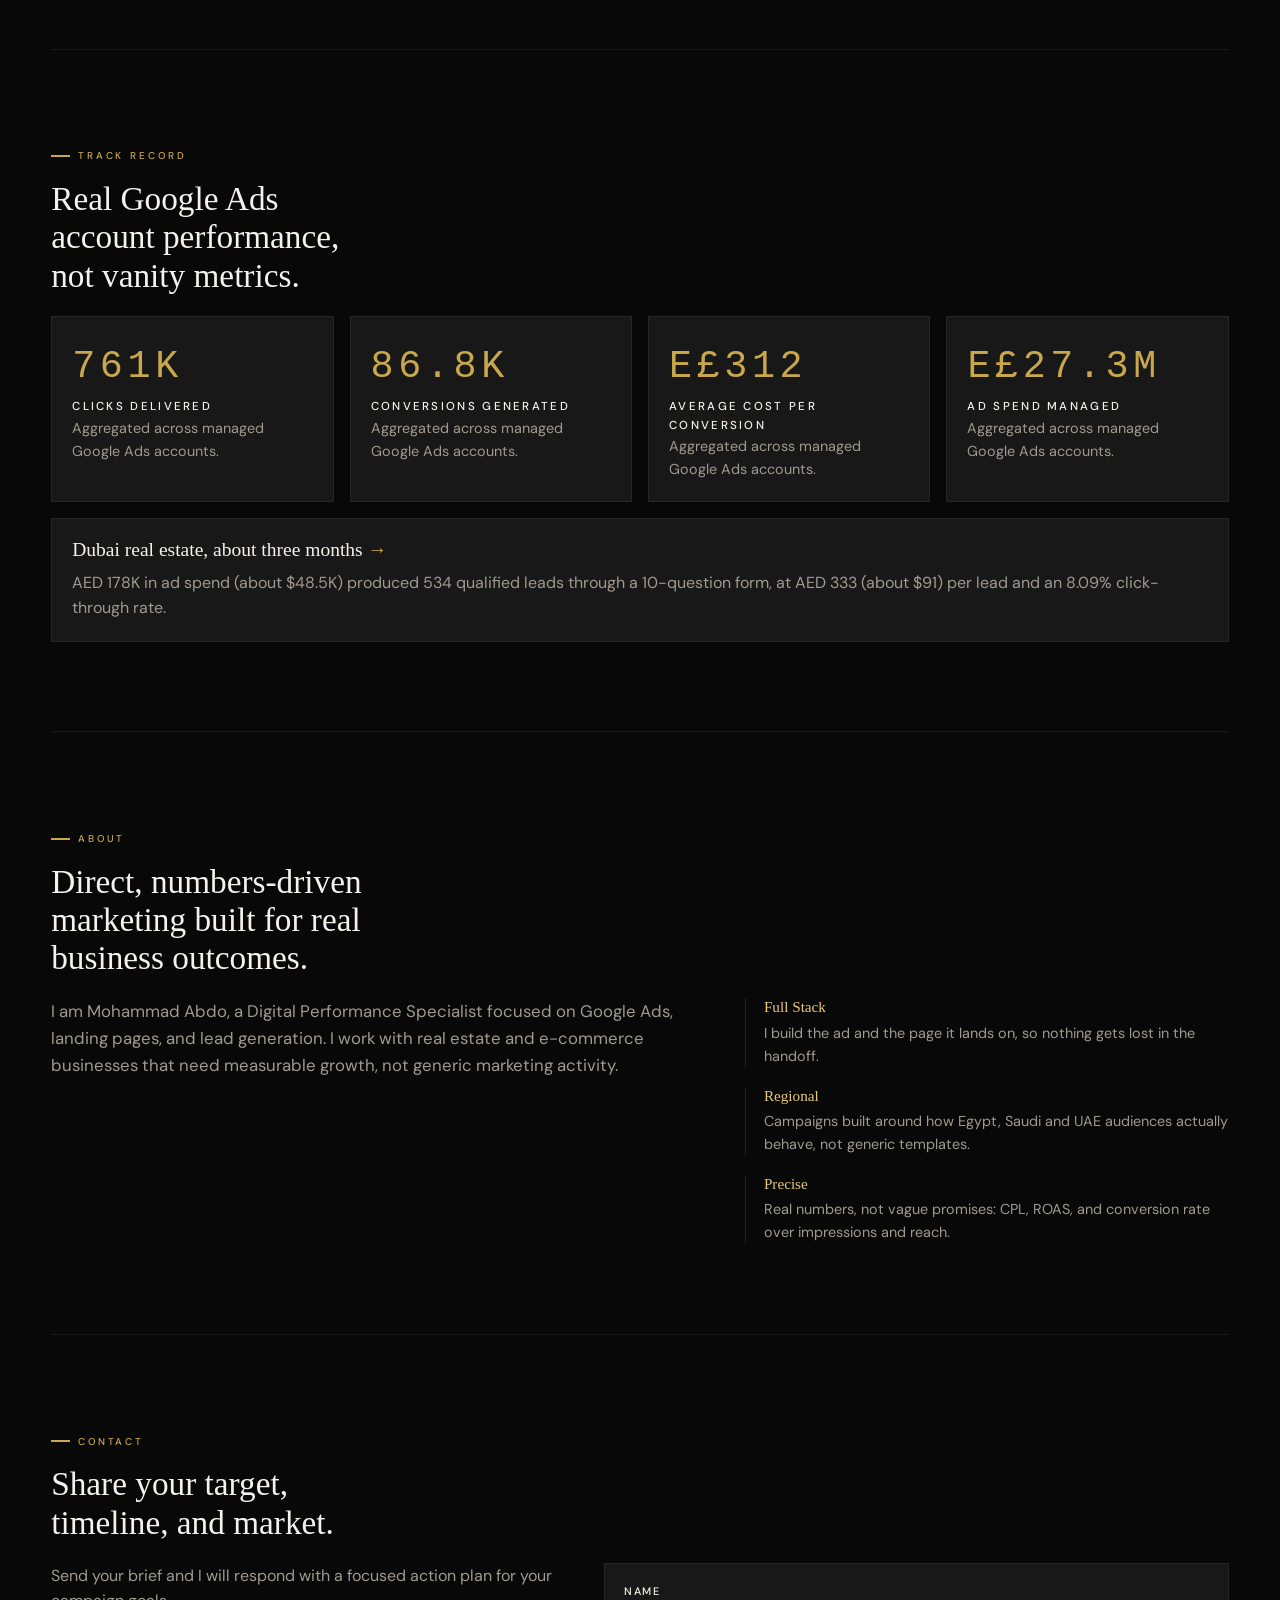
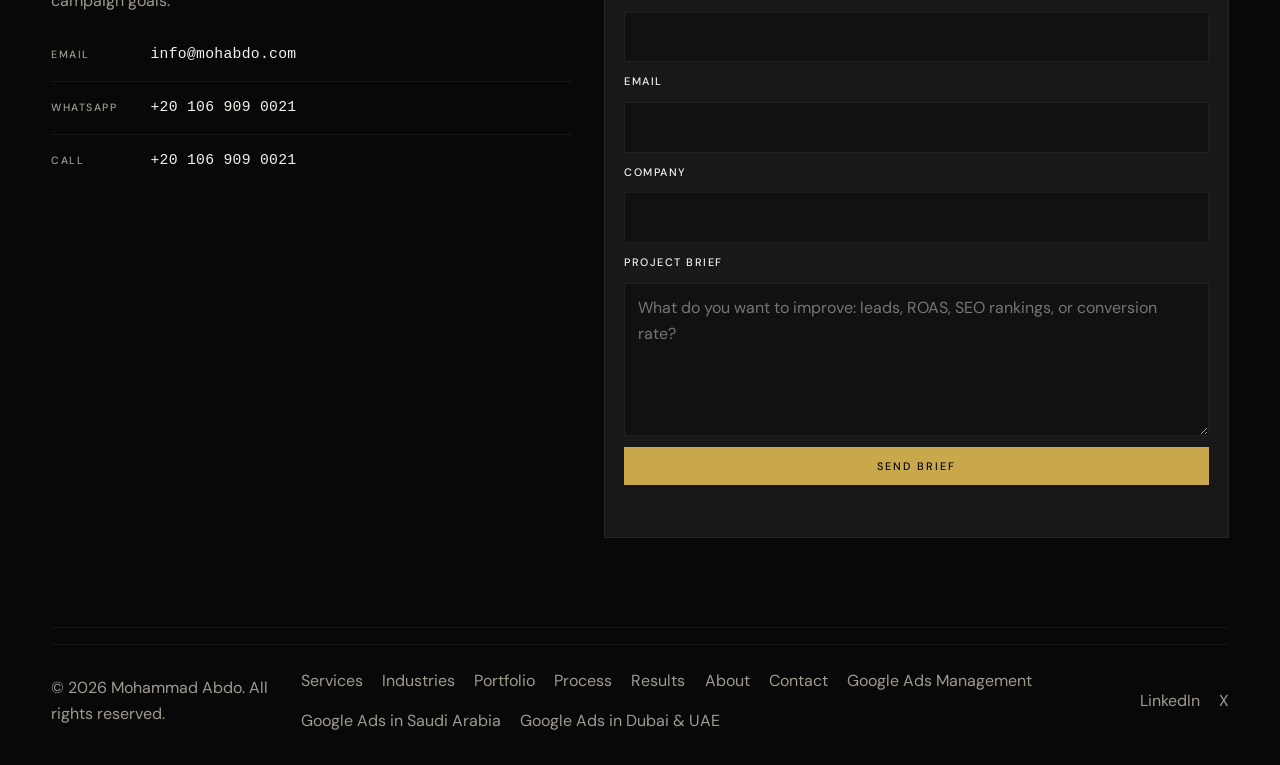
==== commit 06fe94a1: "Homepage Track Record: add Dubai real estate results line linking to Dubai page (EN + AR) Co-Authore" ====
--- a/index.html
+++ b/index.html
@@ -531,6 +531,10 @@
             <p class="metric-note" data-i18n="results.note">Aggregated across managed Google Ads accounts.</p>
           </article>
         </div>
+        <a class="card link-card results-dubai" href="/google-ads-dubai-uae/#results" style="display:block;margin-top:1rem">
+          <h3>Dubai real estate, about three months <span aria-hidden="true">→</span></h3>
+          <p>AED 178K in ad spend (about $48.5K) produced 534 qualified leads through a 10-question form, at AED 333 (about $91) per lead and an 8.09% click-through rate.</p>
+        </a>
       </section>
 
       <section class="section reveal" id="about">
